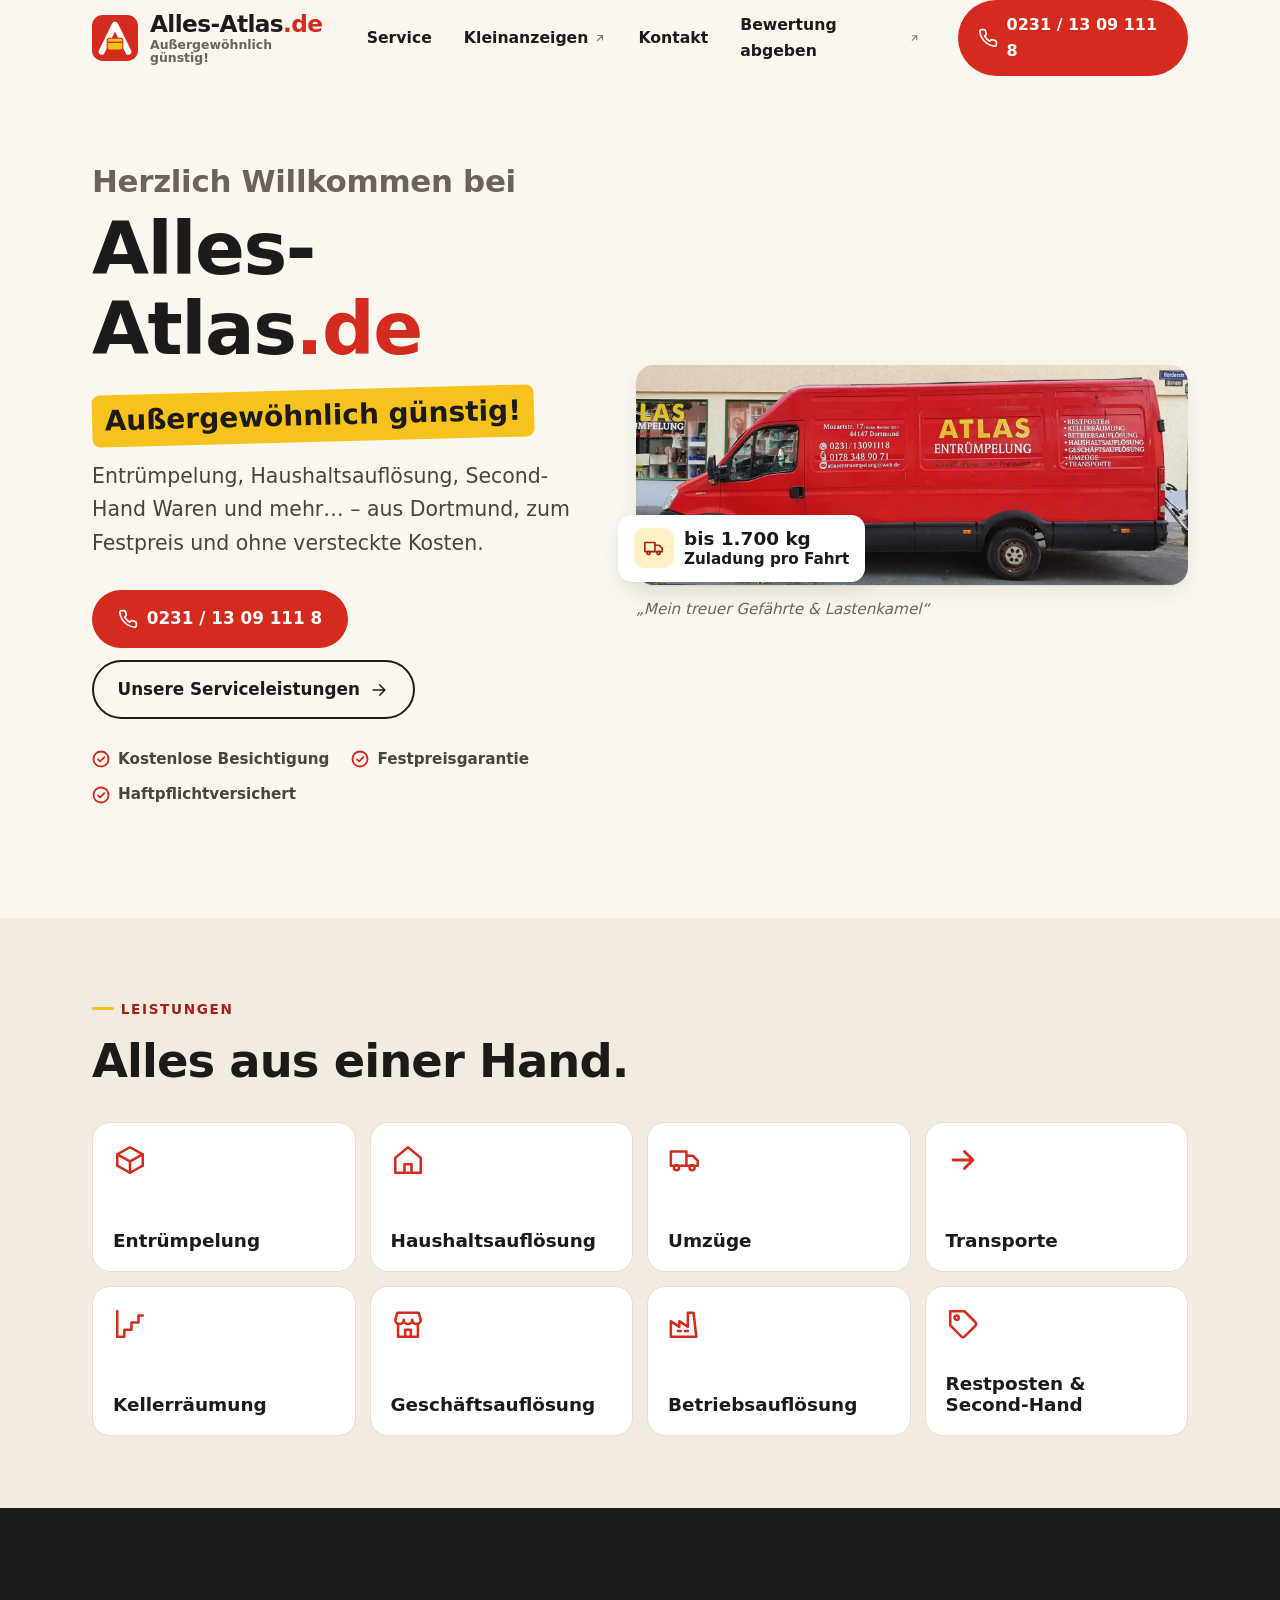
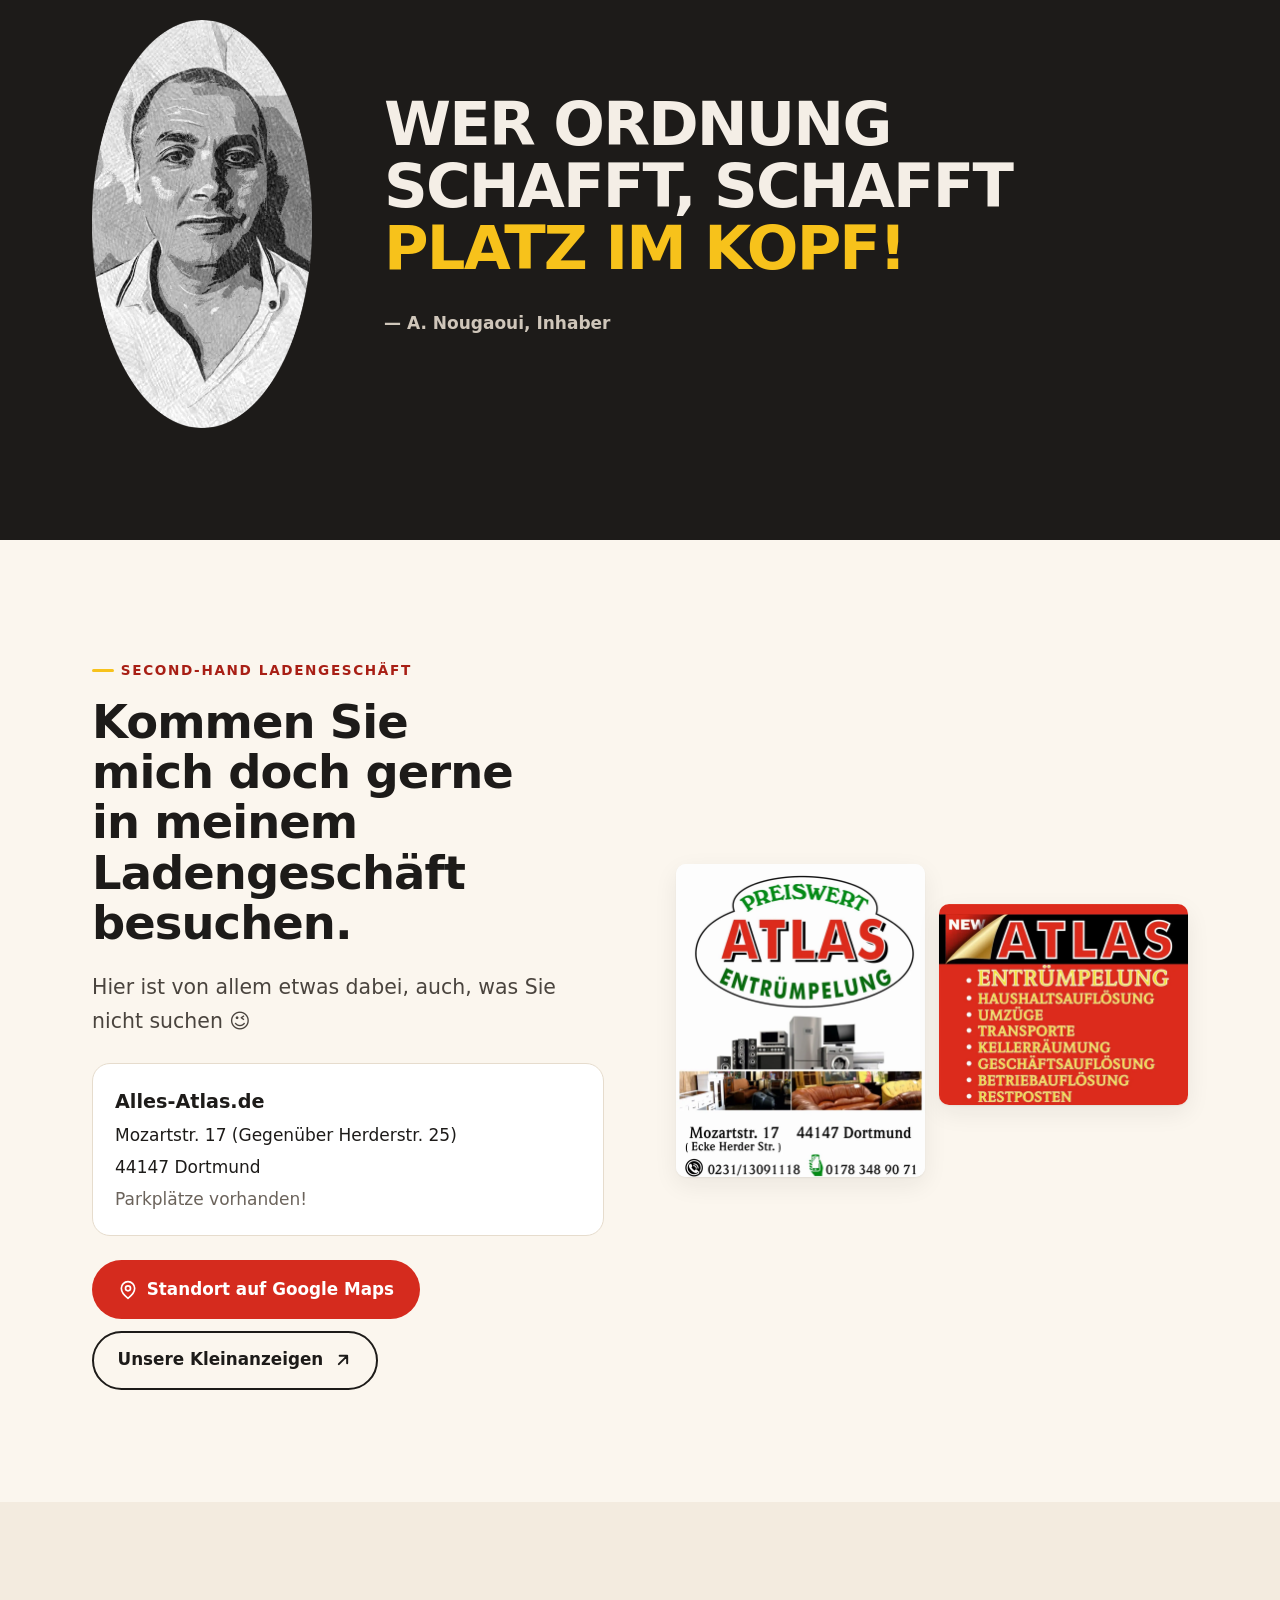
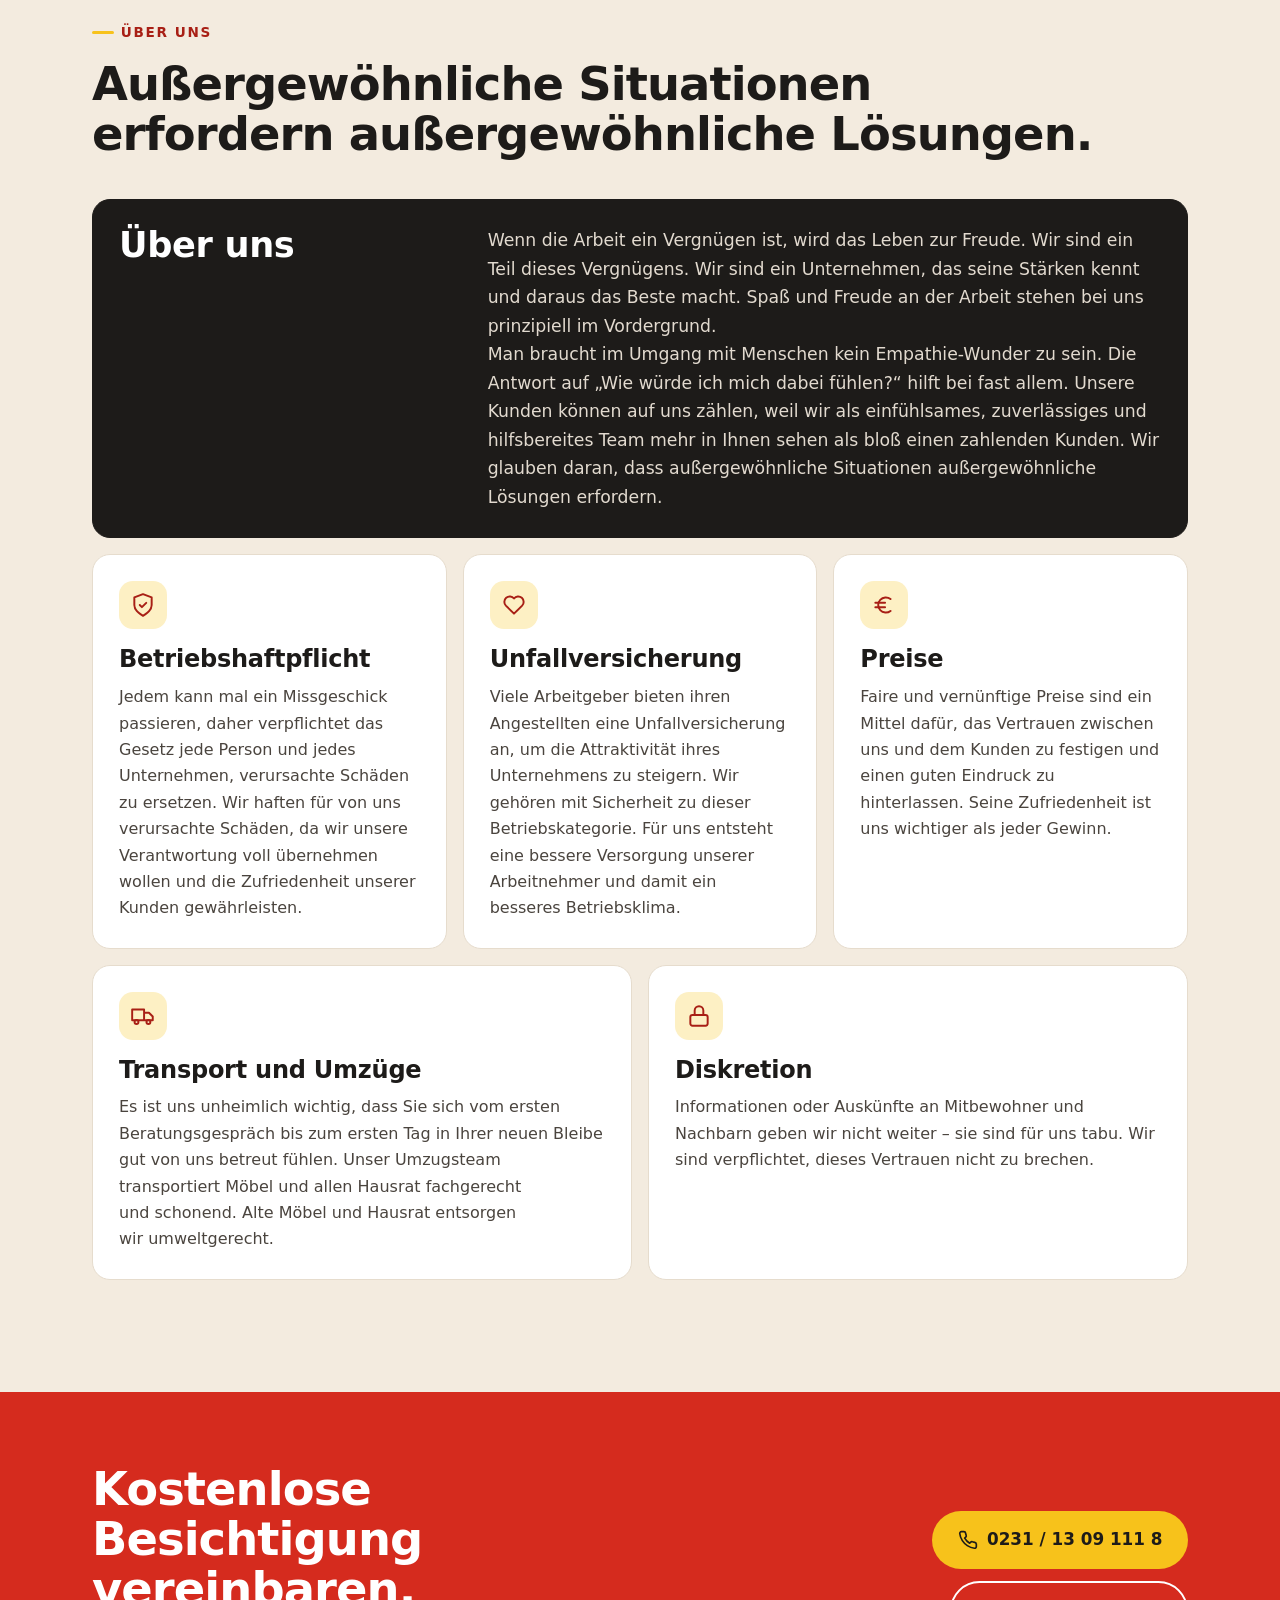
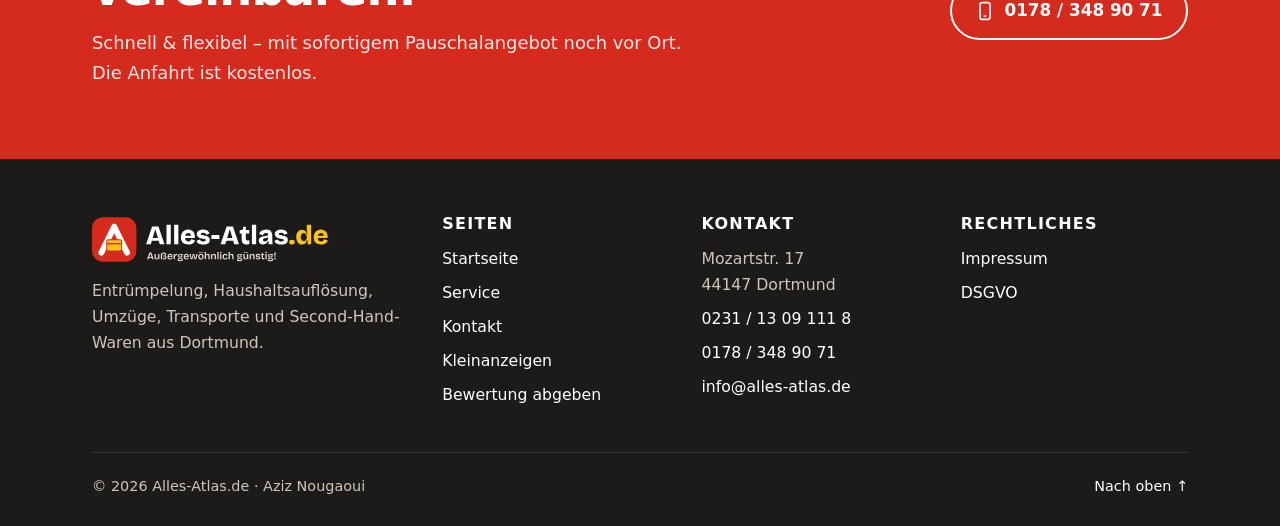
==== index.html @ d277e210 "New brand and static website for Alles-Atlas.de - New logo (A-mark with roof + moving box), colours " ====
<!doctype html>
<html lang="de">
<head>
<meta charset="utf-8">
<meta name="viewport" content="width=device-width, initial-scale=1">
<title>Alles-Atlas.de • Entrümpelung, Haushaltsauflösung und mehr in Dortmund</title>
<meta name="description" content="Entrümpelung, Haushaltsauflösung, Umzüge, Transporte und Second-Hand-Waren in Dortmund. Kostenlose Besichtigung, Festpreis, besenreine Übergabe. Außergewöhnlich günstig!">
<meta name="robots" content="index,follow">
<link rel="canonical" href="https://alles-atlas.de/">
<meta name="theme-color" content="#d52b1e">
<meta property="og:type" content="website">
<meta property="og:locale" content="de_DE">
<meta property="og:site_name" content="Alles-Atlas.de">
<meta property="og:title" content="Alles-Atlas.de • Entrümpelung, Haushaltsauflösung und mehr in Dortmund">
<meta property="og:description" content="Entrümpelung, Haushaltsauflösung, Umzüge, Transporte und Second-Hand-Waren in Dortmund. Kostenlose Besichtigung, Festpreis, besenreine Übergabe. Außergewöhnlich günstig!">
<meta property="og:url" content="https://alles-atlas.de/">
<meta property="og:image" content="https://alles-atlas.de/assets/brand/og-image.png">
<link rel="icon" href="assets/brand/favicon.svg" type="image/svg+xml">
<link rel="icon" href="assets/brand/favicon-32.png" sizes="32x32" type="image/png">
<link rel="apple-touch-icon" href="assets/brand/apple-touch-icon.png">
<link rel="preload" href="assets/fonts/bricolage-grotesque.woff2" as="font" type="font/woff2" crossorigin>
<link rel="preload" href="assets/fonts/inter.woff2" as="font" type="font/woff2" crossorigin>
<link rel="stylesheet" href="assets/css/style.css">
<script type="application/ld+json">{"@context": "https://schema.org", "@type": "LocalBusiness", "name": "Alles-Atlas.de – Atlas Entrümpelung", "description": "Entrümpelung, Haushaltsauflösung, Umzüge, Transporte und Second-Hand-Ladengeschäft in Dortmund.", "url": "https://alles-atlas.de/", "logo": "https://alles-atlas.de/assets/brand/logo.svg", "image": "https://alles-atlas.de/assets/img/transporter.webp", "telephone": "+49 231 13091118", "email": "info@alles-atlas.de", "founder": "Aziz Nougaoui", "slogan": "Außergewöhnlich günstig!", "address": {"@type": "PostalAddress", "streetAddress": "Mozartstr. 17", "postalCode": "44147", "addressLocality": "Dortmund", "addressCountry": "DE"}, "geo": {"@type": "GeoCoordinates", "latitude": 51.5258123, "longitude": 7.4542151}, "areaServed": "Dortmund", "sameAs": ["https://facebook.alles-atlas.de/", "https://kleinanzeigen.alles-atlas.de/"]}</script>
</head>
<body>
<svg width="0" height="0" style="position:absolute" aria-hidden="true">
  <defs>
    <symbol id="i-mark" viewBox="0 0 64 64"><rect width="64" height="64" rx="15" fill="#D52B1E"/><path d="M13.5 51 L32 13.5 L50.5 51" fill="none" stroke="#fff" stroke-width="8.5" stroke-linecap="round" stroke-linejoin="round"/><rect x="22" y="33" width="20" height="15" rx="2" fill="#F7C21B" stroke="#D52B1E" stroke-width="3" paint-order="stroke"/><path d="M22 38 H42" stroke="#D52B1E" stroke-width="2"/></symbol>
    <symbol id="i-phone" viewBox="0 0 24 24" fill="none" stroke="currentColor" stroke-width="2" stroke-linecap="round" stroke-linejoin="round"><path d="M22 16.9v3a2 2 0 0 1-2.2 2 19.8 19.8 0 0 1-8.6-3.1 19.5 19.5 0 0 1-6-6A19.8 19.8 0 0 1 2.1 4.2 2 2 0 0 1 4.1 2h3a2 2 0 0 1 2 1.7c.1.9.4 1.8.7 2.7a2 2 0 0 1-.5 2.1L8 9.8a16 16 0 0 0 6 6l1.3-1.3a2 2 0 0 1 2.1-.4c.9.3 1.8.6 2.7.7a2 2 0 0 1 1.7 2z"/></symbol>
    <symbol id="i-mobile" viewBox="0 0 24 24" fill="none" stroke="currentColor" stroke-width="2" stroke-linecap="round" stroke-linejoin="round"><rect x="6" y="2" width="12" height="20" rx="2.5"/><path d="M11 18h2"/></symbol>
    <symbol id="i-mail" viewBox="0 0 24 24" fill="none" stroke="currentColor" stroke-width="2" stroke-linecap="round" stroke-linejoin="round"><rect x="2" y="4" width="20" height="16" rx="2.5"/><path d="m22 7-10 6L2 7"/></symbol>
    <symbol id="i-pin" viewBox="0 0 24 24" fill="none" stroke="currentColor" stroke-width="2" stroke-linecap="round" stroke-linejoin="round"><path d="M20 10c0 6-8 12-8 12s-8-6-8-12a8 8 0 0 1 16 0z"/><circle cx="12" cy="10" r="3"/></symbol>
    <symbol id="i-check" viewBox="0 0 24 24" fill="none" stroke="currentColor" stroke-width="2.4" stroke-linecap="round" stroke-linejoin="round"><circle cx="12" cy="12" r="10"/><path d="m8 12.5 2.8 2.8L16.5 9.5"/></symbol>
    <symbol id="i-arrow" viewBox="0 0 24 24" fill="none" stroke="currentColor" stroke-width="2" stroke-linecap="round" stroke-linejoin="round"><path d="M5 12h14M13 6l6 6-6 6"/></symbol>
    <symbol id="i-ext" viewBox="0 0 24 24" fill="none" stroke="currentColor" stroke-width="2.4" stroke-linecap="round" stroke-linejoin="round"><path d="M7 17 17 7M8 7h9v9"/></symbol>
    <symbol id="i-menu" viewBox="0 0 24 24" fill="none" stroke="currentColor" stroke-width="2" stroke-linecap="round"><path d="M4 7h16M4 12h16M4 17h16"/></symbol>
    <symbol id="i-truck" viewBox="0 0 24 24" fill="none" stroke="currentColor" stroke-width="1.8" stroke-linecap="round" stroke-linejoin="round"><path d="M2 6h11v10H2zM13 9h4.5l3.5 3.5V16h-8"/><circle cx="6" cy="17.5" r="1.8"/><circle cx="17" cy="17.5" r="1.8"/></symbol>
    <symbol id="i-box" viewBox="0 0 24 24" fill="none" stroke="currentColor" stroke-width="1.8" stroke-linecap="round" stroke-linejoin="round"><path d="M21 8 12 3 3 8v8l9 5 9-5z"/><path d="m3 8 9 5 9-5M12 13v8"/></symbol>
    <symbol id="i-home" viewBox="0 0 24 24" fill="none" stroke="currentColor" stroke-width="1.8" stroke-linecap="round" stroke-linejoin="round"><path d="M3 10.5 12 3l9 7.5V21H3z"/><path d="M9.5 21v-6h5v6"/></symbol>
    <symbol id="i-stairs" viewBox="0 0 24 24" fill="none" stroke="currentColor" stroke-width="1.8" stroke-linecap="round" stroke-linejoin="round"><path d="M3 21h5v-5h5v-5h5V6h3"/><path d="M3 3v18"/></symbol>
    <symbol id="i-store" viewBox="0 0 24 24" fill="none" stroke="currentColor" stroke-width="1.8" stroke-linecap="round" stroke-linejoin="round"><path d="M3 9 4.5 4h15L21 9"/><path d="M3 9a3 3 0 0 0 6 0 3 3 0 0 0 6 0 3 3 0 0 0 6 0"/><path d="M5 12v9h14v-9M10 21v-5h4v5"/></symbol>
    <symbol id="i-factory" viewBox="0 0 24 24" fill="none" stroke="currentColor" stroke-width="1.8" stroke-linecap="round" stroke-linejoin="round"><path d="M2 21V10l6 4v-4l6 4V4h4l2 17z"/><path d="M7 17h2M12 17h2"/></symbol>
    <symbol id="i-tag" viewBox="0 0 24 24" fill="none" stroke="currentColor" stroke-width="1.8" stroke-linecap="round" stroke-linejoin="round"><path d="M20.6 13.4 13.4 20.6a2 2 0 0 1-2.8 0L3 13V3h10l7.6 7.6a2 2 0 0 1 0 2.8z"/><circle cx="7.5" cy="7.5" r="1.5"/></symbol>
    <symbol id="i-shield" viewBox="0 0 24 24" fill="none" stroke="currentColor" stroke-width="1.8" stroke-linecap="round" stroke-linejoin="round"><path d="M12 22s8-4 8-10V5l-8-3-8 3v7c0 6 8 10 8 10z"/><path d="m9 12 2 2 4-4"/></symbol>
    <symbol id="i-heart" viewBox="0 0 24 24" fill="none" stroke="currentColor" stroke-width="1.8" stroke-linecap="round" stroke-linejoin="round"><path d="M19.5 12.6 12 20l-7.5-7.4A5 5 0 1 1 12 6a5 5 0 1 1 7.5 6.6z"/></symbol>
    <symbol id="i-euro" viewBox="0 0 24 24" fill="none" stroke="currentColor" stroke-width="1.8" stroke-linecap="round" stroke-linejoin="round"><path d="M18 6.5A7 7 0 1 0 18 17.5"/><path d="M4 10h9M4 14h9"/></symbol>
    <symbol id="i-lock" viewBox="0 0 24 24" fill="none" stroke="currentColor" stroke-width="1.8" stroke-linecap="round" stroke-linejoin="round"><rect x="4" y="11" width="16" height="10" rx="2"/><path d="M8 11V7a4 4 0 0 1 8 0v4"/></symbol>
    <symbol id="i-star" viewBox="0 0 24 24" fill="none" stroke="currentColor" stroke-width="1.8" stroke-linecap="round" stroke-linejoin="round"><path d="m12 2.5 2.9 6 6.6.9-4.8 4.6 1.2 6.5L12 17.4l-5.9 3.1 1.2-6.5L2.5 9.4l6.6-.9z"/></symbol>
    <symbol id="i-fb" viewBox="0 0 24 24" fill="currentColor"><path d="M14 8.5V6.8c0-.8.2-1.3 1.4-1.3H17V2.2A21 21 0 0 0 14.6 2C12.2 2 10.6 3.5 10.6 6.1v2.4H8V12h2.6v10H14V12h2.7l.4-3.5z"/></symbol>
    <symbol id="i-card" viewBox="0 0 24 24" fill="none" stroke="currentColor" stroke-width="1.8" stroke-linecap="round" stroke-linejoin="round"><rect x="2" y="4" width="20" height="16" rx="2.5"/><circle cx="8.5" cy="11" r="2.5"/><path d="M5 17c.6-1.6 2-2.5 3.5-2.5S11.4 15.4 12 17M15 9h4M15 13h3"/></symbol>
  </defs>
</svg>

<a class="skip-link" href="#inhalt">Zum Inhalt springen</a>

<header class="site-header">
  <div class="wrap header-inner">
    <a class="brand" href="./" aria-label="Alles-Atlas.de – zur Startseite">
      <svg aria-hidden="true"><use href="#i-mark"/></svg>
      <span class="brand-text">
        <span class="brand-name">Alles-Atlas<span>.de</span></span>
        <span class="brand-tag">Außergewöhnlich günstig!</span>
      </span>
    </a>
    <nav class="nav" id="nav" aria-label="Hauptmenü">
      <a href="service/">Service</a>
      <a href="https://kleinanzeigen.alles-atlas.de/" target="_blank" rel="noopener">Kleinanzeigen <svg class="ext" aria-hidden="true"><use href="#i-ext"/></svg></a>
      <a href="kontakt/">Kontakt</a>
      <a href="https://bewertung.alles-atlas.de" target="_blank" rel="noopener">Bewertung abgeben <svg class="ext" aria-hidden="true"><use href="#i-ext"/></svg></a>
      <a class="nav-call" href="tel:+4923113091118">Jetzt anrufen</a>
    </nav>
    <a class="btn btn--primary header-call" href="tel:+4923113091118" aria-label="Anrufen: 0231 13 09 111 8"><svg aria-hidden="true"><use href="#i-phone"/></svg><span class="label-long">0231 / 13 09 111 8</span></a>
    <button class="menu-toggle" type="button" aria-controls="nav" aria-expanded="false" aria-label="Menü öffnen"><svg aria-hidden="true"><use href="#i-menu"/></svg></button>
  </div>
</header>

<main id="inhalt">
<section class="hero">
  <div class="wrap hero-grid">
    <div>
      <h1><span class="welcome">Herzlich Willkommen bei</span>Alles-Atlas<span class="tld">.de</span></h1>
      <p class="hero-claim">Außergewöhnlich günstig!</p>
      <p class="lead">Entrümpelung, Haushaltsauflösung, Second-Hand Waren und mehr… – aus Dortmund, zum Festpreis und ohne versteckte Kosten.</p>
      <div class="btn-row">
        <a class="btn btn--primary" href="tel:+4923113091118"><svg aria-hidden="true"><use href="#i-phone"/></svg>0231 / 13 09 111 8</a>
        <a class="btn btn--ghost" href="service/">Unsere Serviceleistungen <svg aria-hidden="true"><use href="#i-arrow"/></svg></a>
      </div>
      <ul class="trust">
        <li><svg aria-hidden="true"><use href="#i-check"/></svg>Kostenlose Besichtigung</li>
        <li><svg aria-hidden="true"><use href="#i-check"/></svg>Festpreisgarantie</li>
        <li><svg aria-hidden="true"><use href="#i-check"/></svg>Haftpflichtversichert</li>
      </ul>
    </div>
    <div class="hero-media">
      <figure>
        <img src="assets/img/transporter.webp" width="1600" height="638" alt="Der rote Atlas-Entrümpelung-Transporter vor dem Ladengeschäft in der Mozartstraße, Dortmund" fetchpriority="high">
        <figcaption>„Mein treuer Gefährte &amp; Lastenkamel“</figcaption>
      </figure>
      <div class="hero-badge">
        <span class="dot"><svg aria-hidden="true"><use href="#i-truck"/></svg></span>
        <span><strong>bis 1.700 kg</strong>Zuladung pro Fahrt</span>
      </div>
    </div>
  </div>
</section>

<section class="section section--alt section--tight" aria-labelledby="leistungen">
  <div class="wrap">
    <p class="eyebrow">Leistungen</p>
    <h2 id="leistungen">Alles aus einer Hand.</h2>
    <div class="tiles">
      <a class="tile" href="service/#entruempelung"><svg aria-hidden="true"><use href="#i-box"/></svg><span>Entrümpelung</span></a>
      <a class="tile" href="service/#entruempelung"><svg aria-hidden="true"><use href="#i-home"/></svg><span>Haushalts&shy;auflösung</span></a>
      <a class="tile" href="service/#umzuege"><svg aria-hidden="true"><use href="#i-truck"/></svg><span>Umzüge</span></a>
      <a class="tile" href="service/#transporte"><svg aria-hidden="true"><use href="#i-arrow"/></svg><span>Transporte</span></a>
      <a class="tile" href="service/#entruempelung"><svg aria-hidden="true"><use href="#i-stairs"/></svg><span>Keller&shy;räumung</span></a>
      <a class="tile" href="service/#entruempelung"><svg aria-hidden="true"><use href="#i-store"/></svg><span>Geschäfts&shy;auflösung</span></a>
      <a class="tile" href="service/#entruempelung"><svg aria-hidden="true"><use href="#i-factory"/></svg><span>Betriebs&shy;auflösung</span></a>
      <a class="tile" href="https://kleinanzeigen.alles-atlas.de/" target="_blank" rel="noopener"><svg aria-hidden="true"><use href="#i-tag"/></svg><span>Restposten &amp; Second-Hand</span></a>
    </div>
  </div>
</section>

<section class="section section--ink" aria-label="Unser Motto">
  <div class="wrap quote-grid">
    <div class="quote-portrait">
      <img src="assets/img/a-nougaoui.webp" width="432" height="800" alt="Porträt von A. Nougaoui, Inhaber von Alles-Atlas.de" loading="lazy">
    </div>
    <blockquote style="margin:0">
      <p class="bigquote">Wer Ordnung schafft, schafft <em>Platz im Kopf!</em></p>
      <p class="quote-by">— A. Nougaoui, Inhaber</p>
    </blockquote>
  </div>
</section>

<section class="section" aria-labelledby="laden">
  <div class="wrap split">
    <div>
      <p class="eyebrow">Second-Hand Ladengeschäft</p>
      <h2 id="laden">Kommen Sie mich doch gerne in meinem Ladengeschäft besuchen.</h2>
      <p class="lead">Hier ist von allem etwas dabei, auch, was Sie nicht suchen&nbsp;😉</p>
      <div class="address-card">
        <strong>Alles-Atlas.de</strong>
        <span>Mozartstr. 17 (Gegenüber Herderstr. 25)</span>
        <span>44147 Dortmund</span>
        <span class="muted">Parkplätze vorhanden!</span>
      </div>
      <div class="btn-row">
        <a class="btn btn--primary" href="https://www.google.com/maps/place/Alles-Atlas.de/@51.5228658,7.4539962,14z/data=!4m19!1m13!4m12!1m4!2m2!1d7.4817191!2d51.5188538!4e1!1m6!1m2!1s0x47b919f11979c675:0xf4aa0ed75067c2b3!2salles-atlas.de!2m2!1d7.4542151!2d51.5258123!3m4!1s0x47b919f11979c675:0xf4aa0ed75067c2b3!8m2!3d51.5258123!4d7.4542151" target="_blank" rel="noopener"><svg aria-hidden="true"><use href="#i-pin"/></svg>Standort auf Google Maps</a>
        <a class="btn btn--ghost" href="https://kleinanzeigen.alles-atlas.de/" target="_blank" rel="noopener">Unsere Kleinanzeigen <svg aria-hidden="true"><use href="#i-ext"/></svg></a>
      </div>
    </div>
    <div class="flyers">
      <a href="assets/img/flyer-ladengeschaeft.webp" target="_blank" rel="noopener"><img src="assets/img/flyer-ladengeschaeft.webp" width="1000" height="1256" alt="Flyer: Preiswert – Atlas Entrümpelung, Mozartstr. 17 (Ecke Herder Str.), 44147 Dortmund, Tel. 0231/13091118, Mobil 0178 348 90 71" loading="lazy"></a>
      <a href="assets/img/flyer-leistungen.webp" target="_blank" rel="noopener"><img src="assets/img/flyer-leistungen.webp" width="1000" height="808" alt="Flyer: Atlas – Entrümpelung, Haushaltsauflösung, Umzüge, Transporte, Kellerräumung, Geschäftsauflösung, Betriebsauflösung, Restposten" loading="lazy"></a>
    </div>
  </div>
</section>

<section class="section section--alt" aria-labelledby="ueber-uns">
  <div class="wrap">
    <p class="eyebrow">Über uns</p>
    <h2 id="ueber-uns">Außergewöhnliche Situationen erfordern außergewöhnliche Lösungen.</h2>
    <div class="values">
      <article class="value value--feature">
        <h3>Über uns</h3>
        <div>
          <p>Wenn die Arbeit ein Vergnügen ist, wird das Leben zur Freude. Wir sind ein Teil dieses Vergnügens. Wir sind ein Unternehmen, das seine Stärken kennt und daraus das Beste macht. Spaß und Freude an der Arbeit stehen bei uns prinzipiell im Vordergrund.</p>
          <p>Man braucht im Umgang mit Menschen kein Empathie-Wunder zu sein. Die Antwort auf „Wie würde ich mich dabei fühlen?“ hilft bei fast allem. Unsere Kunden können auf uns zählen, weil wir als einfühlsames, zuverlässiges und hilfsbereites Team mehr in Ihnen sehen als bloß einen zahlenden Kunden. Wir glauben daran, dass außergewöhnliche Situationen außergewöhnliche Lösungen erfordern.</p>
        </div>
      </article>
      <article class="value">
        <div class="icon"><svg aria-hidden="true"><use href="#i-shield"/></svg></div>
        <h3>Betriebshaftpflicht</h3>
        <p>Jedem kann mal ein Missgeschick passieren, daher verpflichtet das Gesetz jede Person und jedes Unternehmen, verursachte Schäden zu ersetzen. Wir haften für von uns verursachte Schäden, da wir unsere Verantwortung voll übernehmen wollen und die Zufriedenheit unserer Kunden gewährleisten.</p>
      </article>
      <article class="value">
        <div class="icon"><svg aria-hidden="true"><use href="#i-heart"/></svg></div>
        <h3>Unfallversicherung</h3>
        <p>Viele Arbeitgeber bieten ihren Angestellten eine Unfallversicherung an, um die Attraktivität ihres Unternehmens zu steigern. Wir gehören mit Sicherheit zu dieser Betriebskategorie. Für uns entsteht eine bessere Versorgung unserer Arbeitnehmer und damit ein besseres Betriebsklima.</p>
      </article>
      <article class="value">
        <div class="icon"><svg aria-hidden="true"><use href="#i-euro"/></svg></div>
        <h3>Preise</h3>
        <p>Faire und vernünftige Preise sind ein Mittel dafür, das Vertrauen zwischen uns und dem Kunden zu festigen und einen guten Eindruck zu hinterlassen. Seine Zufriedenheit ist uns wichtiger als jeder Gewinn.</p>
      </article>
      <article class="value">
        <div class="icon"><svg aria-hidden="true"><use href="#i-truck"/></svg></div>
        <h3>Transport und Umzüge</h3>
        <p>Es ist uns unheimlich wichtig, dass Sie sich vom ersten Beratungsgespräch bis zum ersten Tag in Ihrer neuen Bleibe gut von uns betreut fühlen. Unser Umzugsteam transportiert Möbel und allen Hausrat fachgerecht und schonend. Alte Möbel und Hausrat entsorgen wir umweltgerecht.</p>
      </article>
      <article class="value">
        <div class="icon"><svg aria-hidden="true"><use href="#i-lock"/></svg></div>
        <h3>Diskretion</h3>
        <p>Informationen oder Auskünfte an Mitbewohner und Nachbarn geben wir nicht weiter – sie sind für uns tabu. Wir sind verpflichtet, dieses Vertrauen nicht zu brechen.</p>
      </article>
    </div>
  </div>
</section>

<section class="section section--red section--tight" aria-labelledby="cta">
  <div class="wrap cta">
    <div>
      <h2 id="cta">Kostenlose Besichtigung vereinbaren.</h2>
      <p>Schnell &amp; flexibel – mit sofortigem Pauschalangebot noch vor Ort. Die Anfahrt ist kostenlos.</p>
    </div>
    <div class="btn-row">
      <a class="btn btn--yellow" href="tel:+4923113091118"><svg aria-hidden="true"><use href="#i-phone"/></svg>0231 / 13 09 111 8</a>
      <a class="btn btn--ghost" href="tel:+491783489071"><svg aria-hidden="true"><use href="#i-mobile"/></svg>0178 / 348 90 71</a>
    </div>
  </div>
</section>

</main>

<footer class="site-footer">
  <div class="wrap">
    <div class="footer-grid">
      <div class="footer-brand">
        <img src="assets/brand/logo-white.svg" alt="Alles-Atlas.de – Außergewöhnlich günstig!" width="240" height="56">
        <p>Entrümpelung, Haushaltsauflösung, Umzüge, Transporte und Second-Hand-Waren aus Dortmund.</p>
      </div>
      <div>
        <h3>Seiten</h3>
        <ul>
          <li><a href="./">Startseite</a></li>
          <li><a href="service/">Service</a></li>
          <li><a href="kontakt/">Kontakt</a></li>
          <li><a href="https://kleinanzeigen.alles-atlas.de/" target="_blank" rel="noopener">Kleinanzeigen</a></li>
          <li><a href="https://bewertung.alles-atlas.de" target="_blank" rel="noopener">Bewertung abgeben</a></li>
        </ul>
      </div>
      <div>
        <h3>Kontakt</h3>
        <ul>
          <li>Mozartstr. 17<br>44147 Dortmund</li>
          <li><a href="tel:+4923113091118">0231 / 13 09 111 8</a></li>
          <li><a href="tel:+491783489071">0178 / 348 90 71</a></li>
          <li><a href="#" data-mail="info (at) alles-atlas.de">info (at) alles-atlas.de</a></li>
        </ul>
      </div>
      <div>
        <h3>Rechtliches</h3>
        <ul>
          <li><a href="impressum/">Impressum</a></li>
          <li><a href="dsgvo/">DSGVO</a></li>
        </ul>
      </div>
    </div>
    <div class="footer-bottom">
      <span>© <span data-year>2026</span> Alles-Atlas.de · Aziz Nougaoui</span>
      <a class="to-top" href="#inhalt">Nach oben ↑</a>
    </div>
  </div>
</footer>

<div class="callbar">
  <a class="btn btn--primary" href="tel:+4923113091118"><svg aria-hidden="true"><use href="#i-phone"/></svg>Anrufen</a>
  <a class="btn btn--ghost" href="tel:+491783489071"><svg aria-hidden="true"><use href="#i-mobile"/></svg>Mobil</a>
</div>

<script src="assets/js/main.js" defer></script>
</body>
</html>
---- assets/css/style.css ----
/* Alles-Atlas.de – Stylesheet
   Marke: Atlas-Rot, Lastenkamel-Gelb, Tinte, Papier */

@font-face {
  font-family: "Bricolage Grotesque";
  src: url("../fonts/bricolage-grotesque.woff2") format("woff2");
  font-weight: 200 800;
  font-display: swap;
}
@font-face {
  font-family: "Inter";
  src: url("../fonts/inter.woff2") format("woff2");
  font-weight: 100 900;
  font-display: swap;
}

:root {
  --red: #d52b1e;
  --red-deep: #a81f15;
  --yellow: #f7c21b;
  --yellow-soft: #fdf0c4;
  --ink: #1d1b19;
  --ink-2: #4a443e;
  --muted: #6b635b;
  --paper: #fbf6ee;
  --paper-2: #f3ebdf;
  --card: #ffffff;
  --line: #e6dccd;

  --font-display: "Bricolage Grotesque", "Arial Black", system-ui, sans-serif;
  --font-body: "Inter", system-ui, -apple-system, "Segoe UI", Roboto, sans-serif;

  --radius: 18px;
  --radius-sm: 10px;
  --shadow: 0 1px 2px rgba(29, 27, 25, .06), 0 8px 24px rgba(29, 27, 25, .07);
  --wrap: 1160px;
  --gutter: clamp(16px, 4vw, 32px);
}

*, *::before, *::after { box-sizing: border-box; }
html { -webkit-text-size-adjust: 100%; scroll-behavior: smooth; scroll-padding-top: 96px; }
@media (prefers-reduced-motion: reduce) { html { scroll-behavior: auto; } * { transition: none !important; animation: none !important; } }

body {
  margin: 0;
  font-family: var(--font-body);
  font-size: 1.0625rem;
  line-height: 1.65;
  color: var(--ink);
  background: var(--paper);
  text-rendering: optimizeLegibility;
}
img { max-width: 100%; height: auto; display: block; }
a { color: var(--red-deep); text-underline-offset: .18em; }
a:hover { color: var(--red); }
:focus-visible { outline: 3px solid var(--yellow); outline-offset: 3px; border-radius: 4px; }

h1, h2, h3, h4 {
  font-family: var(--font-display);
  line-height: 1.08;
  letter-spacing: -.02em;
  margin: 0 0 .5em;
  font-weight: 800;
  text-wrap: balance;
}
h1 { font-size: clamp(2.4rem, 6.2vw, 4.6rem); }
h2 { font-size: clamp(1.9rem, 3.8vw, 2.9rem); }
h3 { font-size: clamp(1.25rem, 2vw, 1.5rem); letter-spacing: -.01em; }
p { margin: 0 0 1em; text-wrap: pretty; }

.wrap { width: 100%; max-width: var(--wrap); margin-inline: auto; padding-inline: var(--gutter); }
.section { padding-block: clamp(56px, 9vw, 112px); }
.section--tight { padding-block: clamp(40px, 6vw, 72px); }
.section--alt { background: var(--paper-2); }
.section--ink { background: var(--ink); color: #f4eee6; }
.section--ink h2, .section--ink h3 { color: #fff; }
.section--red { background: var(--red); color: #fff; }

.eyebrow {
  display: inline-flex; align-items: center; gap: .5em;
  font-family: var(--font-display);
  font-weight: 700; font-size: .85rem;
  letter-spacing: .12em; text-transform: uppercase;
  color: var(--red-deep);
  margin-bottom: 1rem;
}
.eyebrow::before { content: ""; width: 22px; height: 3px; background: var(--yellow); border-radius: 2px; }
.section--ink .eyebrow, .section--red .eyebrow { color: var(--yellow); }
.lead { font-size: clamp(1.1rem, 1.6vw, 1.3rem); color: var(--ink-2); max-width: 62ch; }
.muted { color: var(--muted); }
.skip-link { position: absolute; left: -9999px; top: 8px; background: var(--ink); color: #fff; padding: 10px 16px; border-radius: 8px; z-index: 100; }
.skip-link:focus { left: 8px; }

/* ---------- Buttons ---------- */
.btn {
  display: inline-flex; align-items: center; justify-content: center; gap: .55em;
  min-height: 52px; padding: .8em 1.4em;
  font-family: var(--font-display); font-weight: 700; font-size: 1.05rem;
  border-radius: 999px; border: 2px solid transparent;
  text-decoration: none; cursor: pointer;
  transition: transform .15s ease, background-color .15s ease, color .15s ease, border-color .15s ease;
}
.btn:hover { transform: translateY(-1px); }
.btn svg { width: 20px; height: 20px; flex: none; }
.btn--primary { background: var(--red); color: #fff; }
.btn--primary:hover { background: var(--red-deep); color: #fff; }
.btn--yellow { background: var(--yellow); color: var(--ink); }
.btn--yellow:hover { background: #ffd23f; color: var(--ink); }
.btn--ghost { border-color: currentColor; color: var(--ink); background: transparent; }
.btn--ghost:hover { background: var(--ink); color: #fff; border-color: var(--ink); }
.section--ink .btn--ghost, .section--red .btn--ghost { color: #fff; }
.section--ink .btn--ghost:hover, .section--red .btn--ghost:hover { background: #fff; color: var(--ink); border-color: #fff; }
.btn-row { display: flex; flex-wrap: wrap; gap: 12px; }

/* ---------- Header ---------- */
.site-header {
  position: sticky; top: 0; z-index: 50;
  background: rgba(251, 246, 238, .92);
  backdrop-filter: saturate(1.4) blur(10px);
  -webkit-backdrop-filter: saturate(1.4) blur(10px);
  border-bottom: 1px solid transparent;
  transition: border-color .2s ease;
}
.site-header.is-scrolled { border-bottom-color: var(--line); }
.header-inner { display: flex; align-items: center; gap: 24px; min-height: 76px; }
.brand { display: inline-flex; align-items: center; gap: 12px; text-decoration: none; color: var(--ink); margin-right: auto; }
.brand svg { width: 46px; height: 46px; flex: none; }
.brand-text { display: flex; flex-direction: column; line-height: 1; }
.brand-name { font-family: var(--font-display); font-weight: 800; font-size: 1.45rem; letter-spacing: -.025em; }
.brand-name span { color: var(--red); }
.brand-tag { font-size: .78rem; font-weight: 600; color: var(--muted); margin-top: 4px; }

.nav { display: flex; align-items: center; gap: 4px; }
.nav a {
  display: inline-flex; align-items: center; gap: 6px;
  padding: 10px 14px; border-radius: 999px;
  font-weight: 600; font-size: .98rem;
  color: var(--ink); text-decoration: none;
}
.nav a:hover { background: var(--paper-2); color: var(--ink); }
.nav a[aria-current="page"] { background: var(--ink); color: #fff; }
.nav .ext { width: 12px; height: 12px; opacity: .55; }
.header-call { min-height: 46px; padding: .6em 1.1em; font-size: 1rem; }

.menu-toggle {
  display: none; width: 48px; height: 48px; border-radius: 12px;
  border: 1px solid var(--line); background: var(--card); color: var(--ink); cursor: pointer;
  align-items: center; justify-content: center;
}
.menu-toggle svg { width: 24px; height: 24px; }

@media (max-width: 960px) {
  .header-call .label-long { display: none; }
}
@media (max-width: 860px) {
  .menu-toggle { display: inline-flex; }
  .header-call { display: none; }
  .nav {
    position: absolute; left: 0; right: 0; top: 100%;
    flex-direction: column; align-items: stretch; gap: 2px;
    padding: 12px var(--gutter) 20px;
    background: var(--paper); border-bottom: 1px solid var(--line);
    box-shadow: 0 16px 24px rgba(29, 27, 25, .08);
    display: none;
  }
  .nav.is-open { display: flex; }
  .nav a { padding: 14px 12px; font-size: 1.1rem; border-radius: 12px; }
  .nav .nav-call { margin-top: 8px; justify-content: center; background: var(--red); color: #fff; }
}
@media (min-width: 861px) { .nav .nav-call { display: none; } }
@media (max-width: 380px) { .brand-tag { display: none; } .brand-name { font-size: 1.25rem; } }

/* ---------- Hero ---------- */
.hero { padding-block: clamp(40px, 7vw, 88px) clamp(48px, 8vw, 96px); overflow: hidden; }
.hero-grid { display: grid; grid-template-columns: 1fr 1.15fr; gap: clamp(32px, 5vw, 64px); align-items: center; }
.hero h1 { margin-bottom: .3em; }
.hero h1 .welcome { display: block; font-size: .42em; font-weight: 600; letter-spacing: -.01em; color: var(--muted); margin-bottom: .35em; }
.hero h1 .tld { color: var(--red); }
.hero-claim {
  display: inline-block;
  font-family: var(--font-display); font-weight: 800;
  font-size: clamp(1.3rem, 2.4vw, 1.75rem);
  background: var(--yellow); color: var(--ink);
  padding: .1em .45em; border-radius: 8px;
  transform: rotate(-1.5deg);
  margin-bottom: 1.1rem;
}
.hero .lead { margin-bottom: 1.8rem; }
.hero-media { position: relative; }
.hero-media figure { margin: 0; }
.hero-media img { border-radius: var(--radius); box-shadow: var(--shadow); width: 100%; aspect-ratio: 1600 / 638; object-fit: cover; }
.hero-media figcaption { margin-top: 12px; font-size: .95rem; color: var(--muted); font-style: italic; }
.hero-badge {
  position: absolute; left: -18px; bottom: 40px;
  background: var(--card); border-radius: 14px; box-shadow: var(--shadow);
  padding: 12px 16px; display: flex; gap: 10px; align-items: center;
  font-weight: 600; font-size: .95rem; line-height: 1.3;
}
.hero-badge strong { display: block; font-family: var(--font-display); font-size: 1.15rem; }
.hero-badge .dot { width: 40px; height: 40px; border-radius: 10px; background: var(--yellow-soft); display: grid; place-items: center; flex: none; }
.hero-badge .dot svg { width: 22px; height: 22px; color: var(--red-deep); }
.trust { display: flex; flex-wrap: wrap; gap: 10px 22px; margin-top: 28px; padding: 0; list-style: none; font-size: .95rem; font-weight: 600; color: var(--ink-2); }
.trust li { display: inline-flex; gap: 8px; align-items: center; }
.trust svg { width: 18px; height: 18px; color: var(--red); flex: none; }
@media (max-width: 900px) {
  .hero-grid { grid-template-columns: 1fr; }
  .hero-badge { position: static; margin-top: 12px; box-shadow: none; border: 1px solid var(--line); display: inline-flex; }
}

/* ---------- Service tiles ---------- */
.tiles { display: grid; grid-template-columns: repeat(4, 1fr); gap: 14px; margin-top: 36px; }
.tile {
  display: flex; flex-direction: column; justify-content: space-between; gap: 22px;
  min-height: 150px; padding: 20px;
  background: var(--card); border: 1px solid var(--line); border-radius: var(--radius);
  color: var(--ink); text-decoration: none;
  transition: transform .15s ease, border-color .15s ease, box-shadow .15s ease;
}
.tile:hover { transform: translateY(-2px); border-color: var(--ink); box-shadow: var(--shadow); color: var(--ink); }
.tile svg { width: 34px; height: 34px; color: var(--red); }
.tile span { font-family: var(--font-display); font-weight: 700; font-size: 1.15rem; line-height: 1.15; hyphens: auto; }
@media (max-width: 900px) { .tiles { grid-template-columns: repeat(2, 1fr); } .tile { min-height: 118px; gap: 14px; padding: 16px; } }
@media (max-width: 380px) { .tile span { font-size: 1.02rem; } }

/* ---------- Quote ---------- */
.quote-grid { display: grid; grid-template-columns: auto 1fr; gap: clamp(28px, 6vw, 72px); align-items: center; }
.quote-portrait { width: clamp(150px, 20vw, 220px); }
.quote-portrait img { border-radius: 999px; filter: grayscale(1) contrast(1.05); }
.bigquote {
  font-family: var(--font-display); font-weight: 800;
  font-size: clamp(2rem, 5vw, 3.8rem); line-height: 1.02; letter-spacing: -.03em;
  margin: 0 0 .5em; text-transform: uppercase;
}
.bigquote em { font-style: normal; color: var(--yellow); }
.quote-by { font-weight: 600; color: #cfc6ba; }
@media (max-width: 680px) { .quote-grid { grid-template-columns: 1fr; } }

/* ---------- Split / Shop ---------- */
.split { display: grid; grid-template-columns: 1fr 1fr; gap: clamp(32px, 6vw, 72px); align-items: center; }
.split--top { align-items: start; }
.flyers { display: grid; grid-template-columns: 1fr 1fr; gap: 14px; align-items: start; }
.flyers a { display: block; border-radius: var(--radius-sm); overflow: hidden; box-shadow: var(--shadow); background: #fff; }
.flyers a:nth-child(2) { margin-top: 40px; }
.flyers img { width: 100%; transition: transform .3s ease; }
.flyers a:hover img { transform: scale(1.03); }
@media (max-width: 860px) { .split { grid-template-columns: 1fr; } }

.address-card {
  background: var(--card); border: 1px solid var(--line); border-radius: var(--radius);
  padding: 22px; display: grid; gap: 4px; margin: 1.5rem 0;
}
.address-card strong { font-family: var(--font-display); font-size: 1.2rem; }

/* ---------- Value cards ---------- */
.values { display: grid; grid-template-columns: repeat(6, 1fr); gap: 16px; margin-top: 40px; }
.value { grid-column: span 2; }
.value:nth-last-child(-n+2) { grid-column: span 3; }
.value { background: var(--card); border: 1px solid var(--line); border-radius: var(--radius); padding: 26px; }
.value .icon { width: 48px; height: 48px; border-radius: 14px; background: var(--yellow-soft); display: grid; place-items: center; margin-bottom: 18px; }
.value .icon svg { width: 26px; height: 26px; color: var(--red-deep); }
.value h3 { margin-bottom: .45em; }
.value p { margin: 0; color: var(--ink-2); font-size: 1rem; }
.value--feature { grid-column: 1 / -1; display: grid; grid-template-columns: 1fr 2fr; gap: 32px; background: var(--ink); color: #f4eee6; border-color: var(--ink); }
.value--feature h3 { color: #fff; font-size: clamp(1.6rem, 3vw, 2.2rem); }
.value--feature p { color: #e2dacf; font-size: 1.08rem; }
@media (max-width: 900px) {
  .values { grid-template-columns: 1fr 1fr; }
  .value, .value:nth-last-child(-n+2) { grid-column: span 1; }
  .value:last-child { grid-column: 1 / -1; }
  .value--feature { grid-column: 1 / -1; grid-template-columns: 1fr; gap: 8px; }
}
@media (max-width: 600px) {
  .values { grid-template-columns: 1fr; }
}

/* ---------- CTA band ---------- */
.cta { display: grid; grid-template-columns: 1.4fr 1fr; gap: 32px; align-items: center; }
.cta h2 { margin-bottom: .3em; }
.cta p { margin: 0; color: #ffe9e6; font-size: 1.12rem; }
.cta .btn-row { justify-content: flex-end; }
@media (max-width: 860px) { .cta { grid-template-columns: 1fr; } .cta .btn-row { justify-content: flex-start; } }

/* ---------- Page header ---------- */
.page-head { padding-block: clamp(40px, 7vw, 84px) clamp(28px, 4vw, 44px); }
.page-head h1 { font-size: clamp(2.3rem, 5.5vw, 4rem); max-width: 18ch; }
.page-head .lead { margin-top: .6rem; }
.chips { display: flex; flex-wrap: wrap; gap: 10px; margin-top: 26px; }
.chip {
  display: inline-flex; align-items: center; gap: 8px;
  padding: 10px 16px; border-radius: 999px;
  background: var(--card); border: 1px solid var(--line);
  font-weight: 600; text-decoration: none; color: var(--ink);
}
.chip:hover { border-color: var(--ink); color: var(--ink); }
.chip .n { font-family: var(--font-display); color: var(--red); font-weight: 800; }

/* ---------- Service detail ---------- */
.service-block { display: grid; grid-template-columns: 300px 1fr; gap: clamp(28px, 5vw, 64px); }
.service-block + .service-block { margin-top: clamp(56px, 8vw, 96px); padding-top: clamp(56px, 8vw, 96px); border-top: 1px solid var(--line); }
.service-aside { position: sticky; top: 108px; align-self: start; }
.service-num { font-family: var(--font-display); font-weight: 800; font-size: 4.5rem; line-height: 1; color: var(--red); letter-spacing: -.04em; }
.service-aside h2 { margin-top: .2em; }
.service-aside .tags { display: flex; flex-wrap: wrap; gap: 6px; margin-top: 12px; }
.service-aside .tags span { background: var(--yellow-soft); color: var(--ink); font-size: .85rem; font-weight: 600; padding: 4px 10px; border-radius: 999px; }
.service-body > p:first-child { font-size: 1.15rem; }
@media (max-width: 860px) {
  .service-block { grid-template-columns: 1fr; gap: 16px; }
  .service-aside { position: static; }
  .service-num { font-size: 3rem; }
}

.places { display: flex; flex-wrap: wrap; gap: 8px; padding: 0; margin: 0 0 1.5rem; list-style: none; }
.places li { background: var(--card); border: 1px solid var(--line); padding: 6px 12px; border-radius: 999px; font-size: .95rem; font-weight: 500; }

.checklist { list-style: none; padding: 0; margin: 1.6rem 0; display: grid; grid-template-columns: 1fr 1fr; gap: 10px; }
.checklist li { display: flex; gap: 12px; align-items: flex-start; background: var(--card); border: 1px solid var(--line); border-radius: 14px; padding: 14px 16px; font-weight: 500; line-height: 1.4; }
.checklist li::before {
  content: ""; flex: none; width: 22px; height: 22px; border-radius: 50%; margin-top: 1px;
  background: var(--red) url("data:image/svg+xml,%3Csvg xmlns='http://www.w3.org/2000/svg' viewBox='0 0 24 24' fill='none' stroke='white' stroke-width='3.2' stroke-linecap='round' stroke-linejoin='round'%3E%3Cpath d='M5 12.5l4.5 4.5L19 7.5'/%3E%3C/svg%3E") center / 14px no-repeat;
}
@media (max-width: 640px) { .checklist { grid-template-columns: 1fr; } }

.callout { background: var(--yellow-soft); border-left: 5px solid var(--yellow); border-radius: 0 14px 14px 0; padding: 18px 20px; margin: 1.5rem 0; }
.callout p:last-child { margin: 0; }
.callout strong { font-family: var(--font-display); }

.pullquote { margin: 1.8rem 0; padding: 22px 24px; background: var(--ink); color: #fff; border-radius: var(--radius); }
.pullquote p { font-family: var(--font-display); font-weight: 800; font-size: clamp(1.35rem, 2.6vw, 1.75rem); line-height: 1.15; margin: 0 0 .3em; letter-spacing: -.015em; }
.pullquote p + p { font-size: 1.15rem; color: var(--yellow); }
.pullquote cite { font-style: normal; color: #cfc6ba; font-weight: 600; font-size: .95rem; }

.subgrid { display: grid; grid-template-columns: 1fr 1fr; gap: 14px; margin: 1.5rem 0; }
.subgrid > div { background: var(--card); border: 1px solid var(--line); border-radius: 14px; padding: 18px 20px; }
.subgrid h3 { font-size: 1.15rem; margin-bottom: .35em; }
.subgrid p { margin: 0; font-size: 1rem; color: var(--ink-2); }
@media (max-width: 640px) { .subgrid { grid-template-columns: 1fr; } }

.pills { display: flex; flex-wrap: wrap; gap: 10px; padding: 0; margin: 0 0 1.4rem; list-style: none; }
.pills li { font-family: var(--font-display); font-weight: 700; background: var(--ink); color: #fff; padding: 8px 16px; border-radius: 999px; }

.van { margin-top: 1.8rem; background: var(--card); border: 1px solid var(--line); border-radius: var(--radius); overflow: hidden; }
.van img { width: 100%; aspect-ratio: 2.5 / 1; object-fit: cover; }
.van-body { padding: 20px 22px 22px; }
.van-body h3 { margin-bottom: .8em; }
.specs { display: grid; grid-template-columns: repeat(4, 1fr); gap: 10px; margin: 0; }
.specs div { background: var(--paper); border-radius: 12px; padding: 12px 14px; }
.specs dt { font-size: .82rem; font-weight: 600; color: var(--muted); text-transform: uppercase; letter-spacing: .06em; }
.specs dd { margin: 2px 0 0; font-family: var(--font-display); font-weight: 800; font-size: 1.4rem; }
@media (max-width: 640px) { .specs { grid-template-columns: 1fr 1fr; } }

/* ---------- Kontakt ---------- */
.contact-grid { display: grid; grid-template-columns: 1.1fr 1fr; gap: 20px; }
.contact-card { background: var(--card); border: 1px solid var(--line); border-radius: var(--radius); padding: clamp(22px, 3vw, 32px); }
.contact-card h2 { font-size: clamp(1.5rem, 2.6vw, 2rem); }
.contact-lines { list-style: none; padding: 0; margin: 1.2rem 0 0; display: grid; gap: 10px; }
.contact-lines a, .contact-lines .line {
  display: flex; align-items: center; gap: 14px;
  padding: 14px 16px; border-radius: 14px; background: var(--paper);
  color: var(--ink); text-decoration: none; font-weight: 600;
  overflow-wrap: anywhere;
}
.contact-lines a:hover { background: var(--yellow-soft); color: var(--ink); }
.contact-lines svg { width: 22px; height: 22px; color: var(--red); flex: none; }
.contact-lines small { display: block; font-weight: 500; color: var(--muted); font-size: .85rem; }
.social-list { display: grid; gap: 10px; margin-top: 1.2rem; }
.map-figure { margin: 0; }
.map-figure a { display: block; border-radius: var(--radius); overflow: hidden; border: 1px solid var(--line); }
.map-figure figcaption { font-size: .9rem; color: var(--muted); margin-top: 10px; }
@media (max-width: 860px) { .contact-grid { grid-template-columns: 1fr; } }

/* ---------- Legal ---------- */
.legal { max-width: 760px; }
.legal h2 { font-size: clamp(1.4rem, 2.4vw, 1.8rem); margin-top: 2em; }
.legal h3 { font-size: 1.2rem; margin-top: 1.6em; }
.legal ul { padding-left: 1.2em; }
.legal li { margin-bottom: .25em; }
.legal .address-card { margin-top: 0; }

/* ---------- Footer ---------- */
.site-footer { background: var(--ink); color: #cfc6ba; padding-block: 56px 28px; font-size: .98rem; }
.site-footer a { color: #fff; text-decoration: none; }
.site-footer a:hover { color: var(--yellow); }
.footer-grid { display: grid; grid-template-columns: 1.4fr 1fr 1fr 1fr; gap: 32px; }
.footer-brand img { width: 240px; margin-bottom: 14px; }
.footer-brand p { max-width: 32ch; }
.site-footer h3 { font-family: var(--font-display); color: #fff; font-size: 1rem; letter-spacing: .08em; text-transform: uppercase; margin-bottom: 14px; }
.site-footer ul { list-style: none; margin: 0; padding: 0; display: grid; gap: 8px; }
.footer-bottom { display: flex; flex-wrap: wrap; justify-content: space-between; gap: 12px; margin-top: 44px; padding-top: 22px; border-top: 1px solid #3a3632; font-size: .9rem; }
.to-top { display: inline-flex; gap: 6px; align-items: center; }
@media (max-width: 860px) { .footer-grid { grid-template-columns: 1fr 1fr; } .footer-brand { grid-column: span 2; } }
@media (max-width: 480px) { .footer-grid { grid-template-columns: 1fr; } .footer-brand { grid-column: span 1; } }

/* ---------- Mobile call bar ---------- */
.callbar { display: none; }
@media (max-width: 860px) {
  .callbar {
    position: fixed; left: 0; right: 0; bottom: 0; z-index: 40;
    display: grid; grid-template-columns: 1fr 1fr; gap: 8px;
    padding: 10px 12px calc(10px + env(safe-area-inset-bottom));
    background: rgba(251, 246, 238, .96); border-top: 1px solid var(--line);
    backdrop-filter: blur(10px); -webkit-backdrop-filter: blur(10px);
  }
  .callbar .btn { min-height: 48px; font-size: 1rem; padding-inline: .8em; }
  body { padding-bottom: 76px; }
}
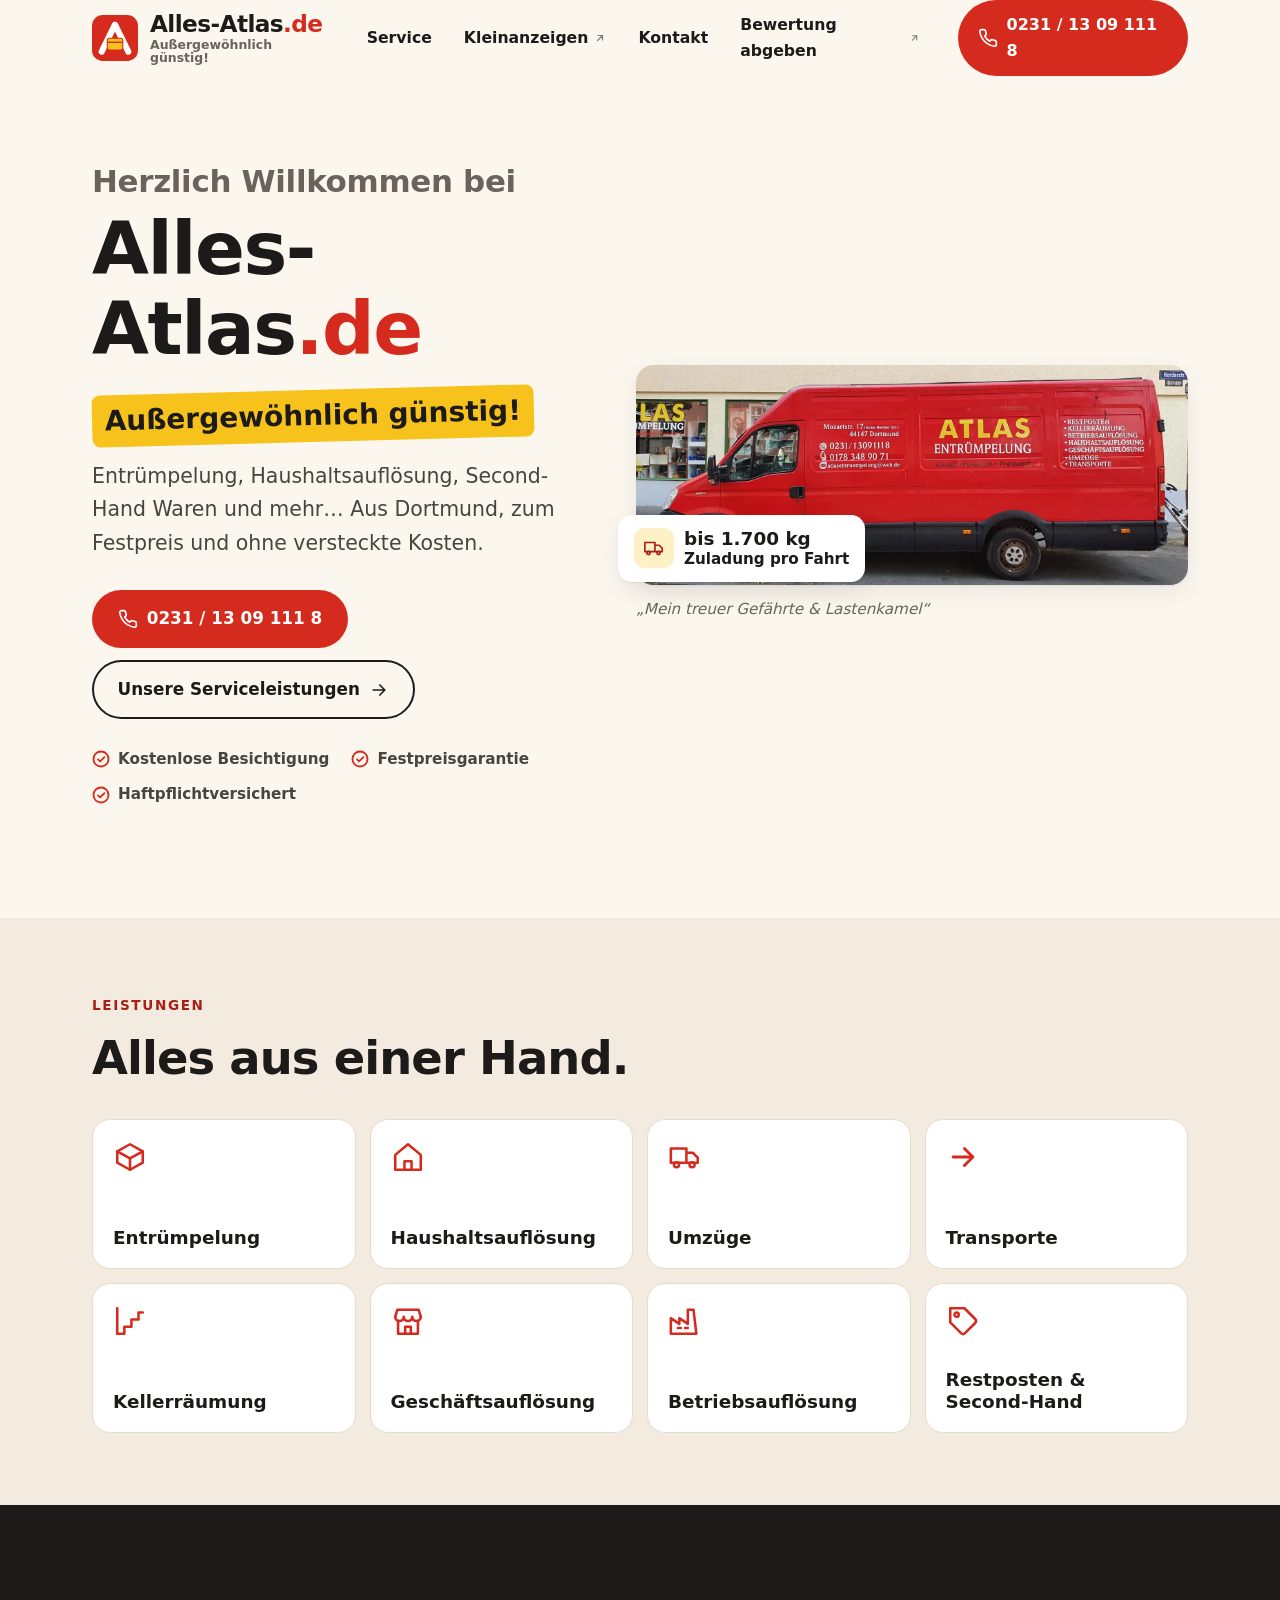
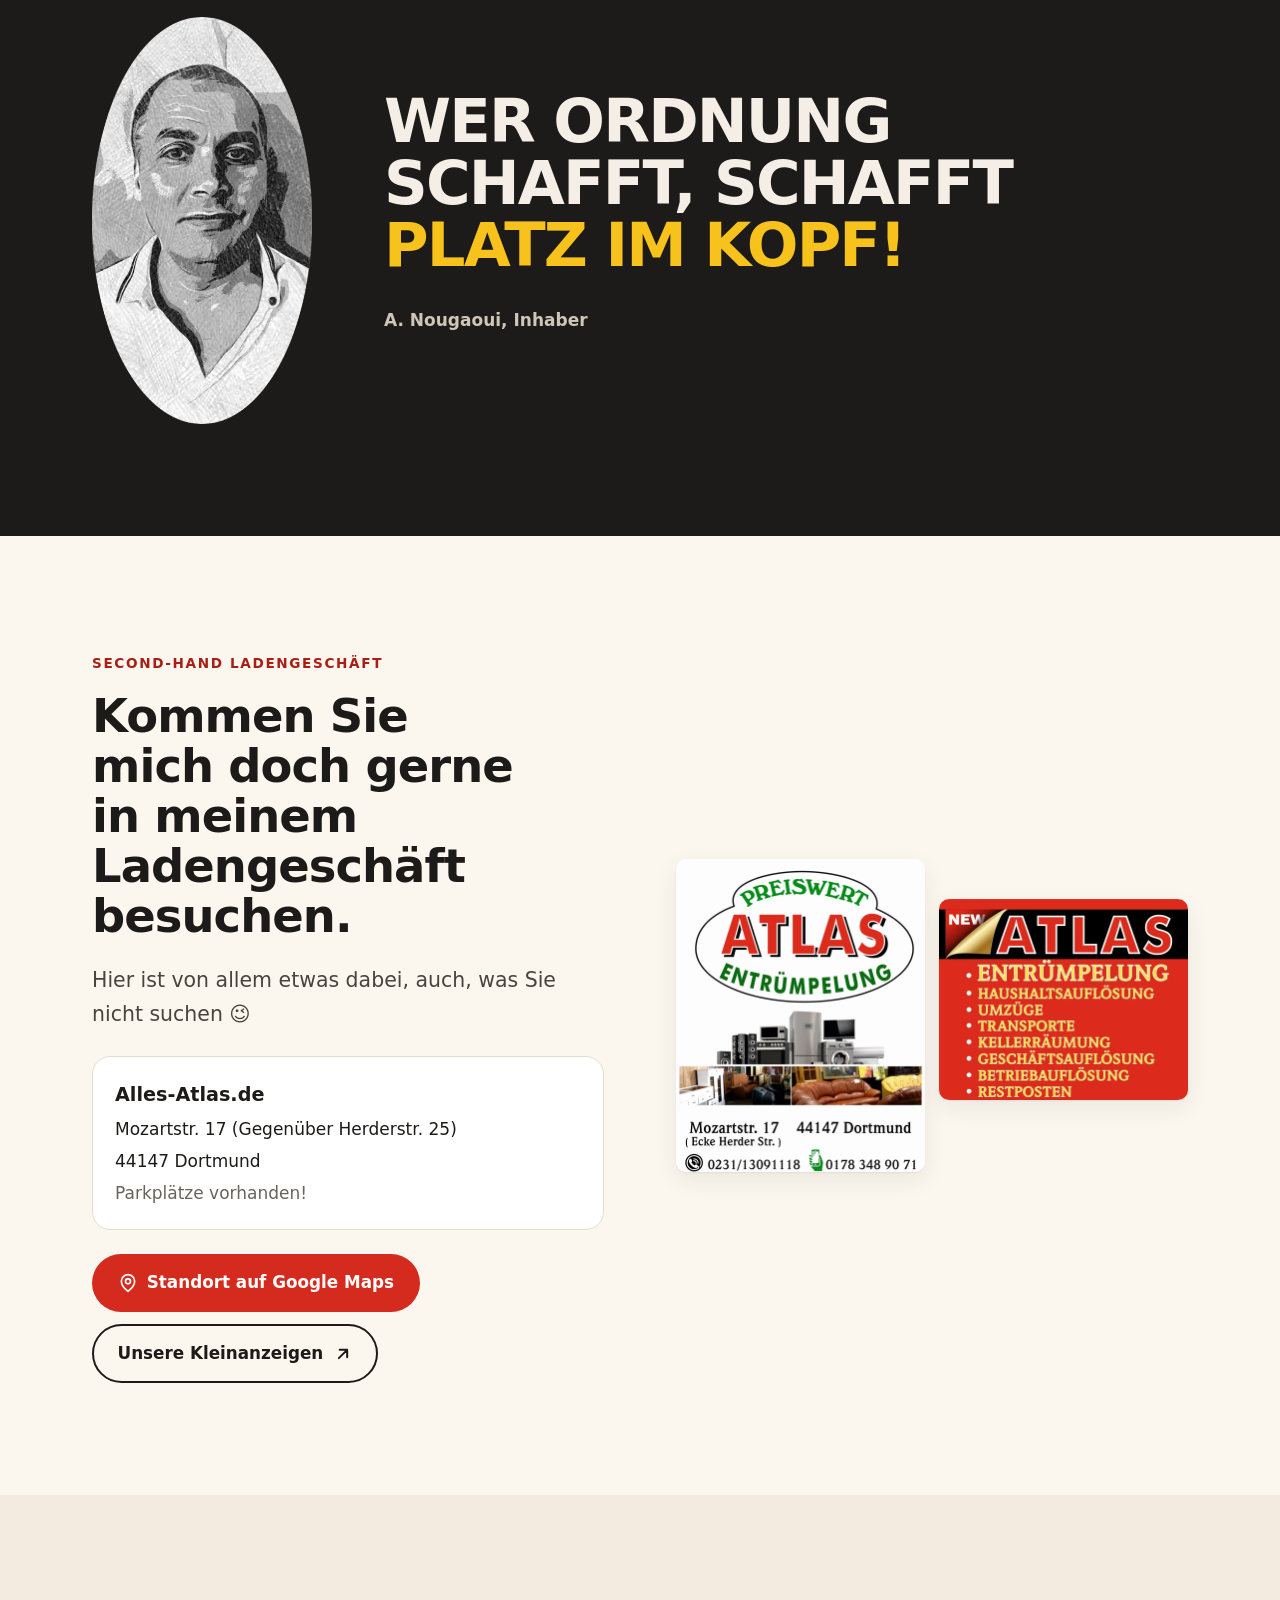
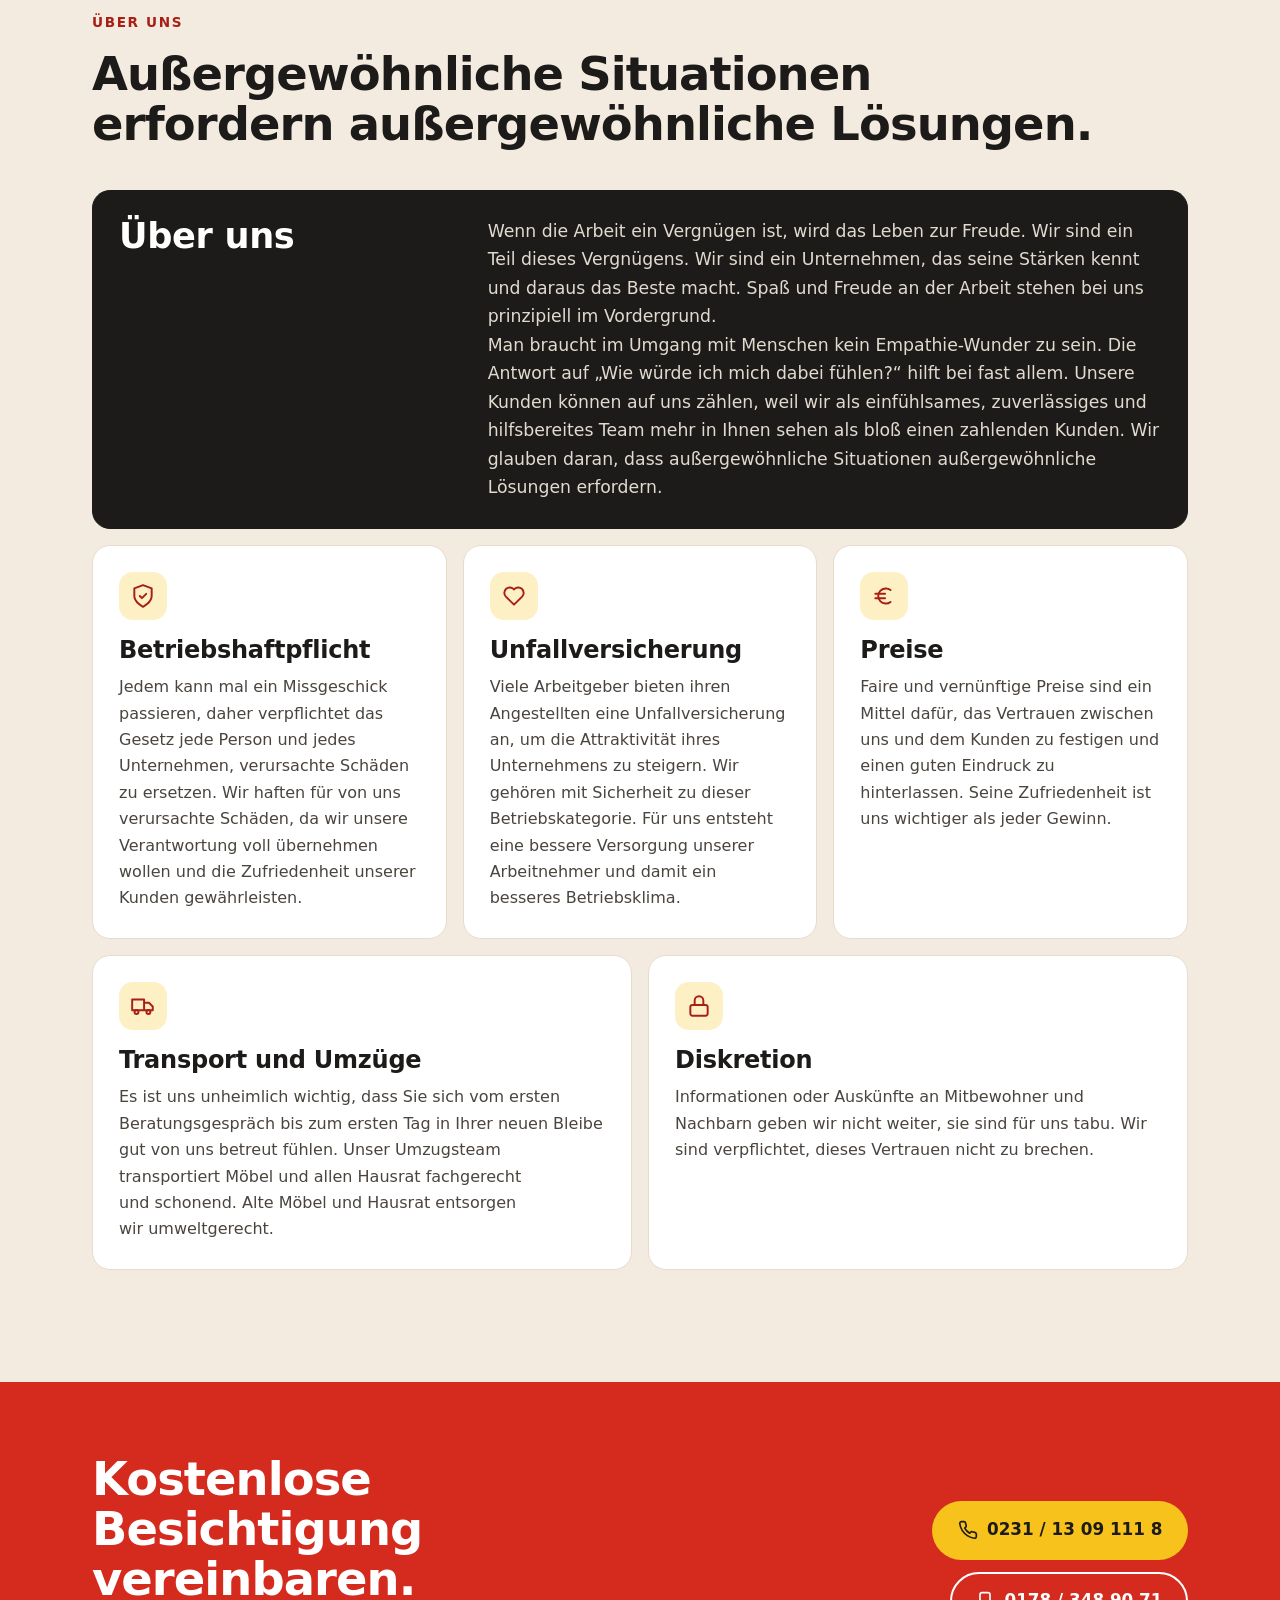
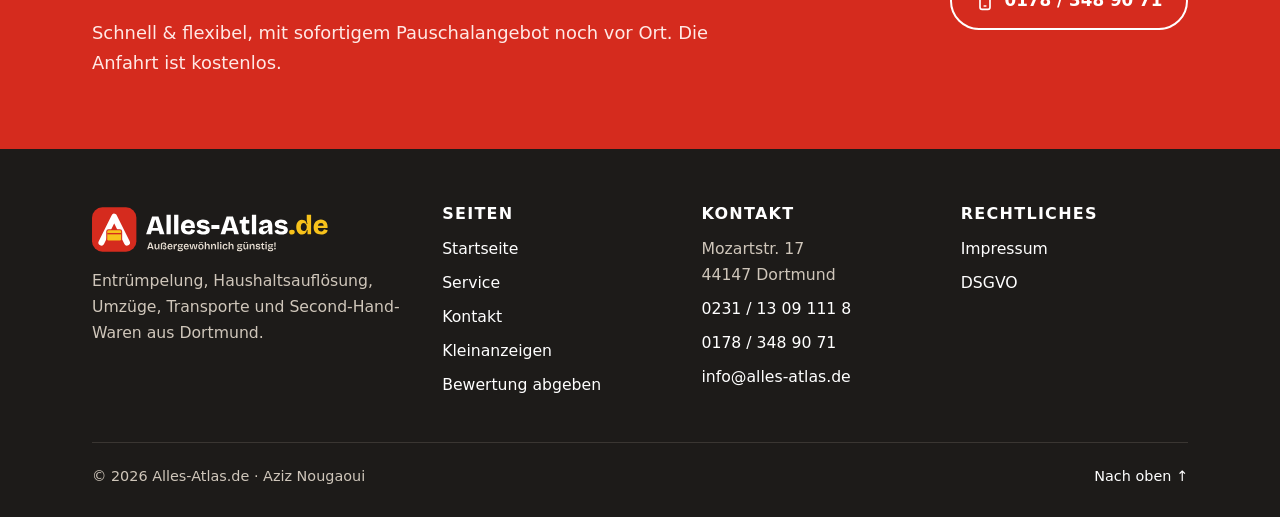
==== commit 4c24aa58: "Remove dash punctuation from all website texts Rewrote every sentence that used an en or em dash, dr" ====
--- a/index.html
+++ b/index.html
@@ -21,7 +21,7 @@
 <link rel="preload" href="assets/fonts/bricolage-grotesque.woff2" as="font" type="font/woff2" crossorigin>
 <link rel="preload" href="assets/fonts/inter.woff2" as="font" type="font/woff2" crossorigin>
 <link rel="stylesheet" href="assets/css/style.css">
-<script type="application/ld+json">{"@context": "https://schema.org", "@type": "LocalBusiness", "name": "Alles-Atlas.de – Atlas Entrümpelung", "description": "Entrümpelung, Haushaltsauflösung, Umzüge, Transporte und Second-Hand-Ladengeschäft in Dortmund.", "url": "https://alles-atlas.de/", "logo": "https://alles-atlas.de/assets/brand/logo.svg", "image": "https://alles-atlas.de/assets/img/transporter.webp", "telephone": "+49 231 13091118", "email": "info@alles-atlas.de", "founder": "Aziz Nougaoui", "slogan": "Außergewöhnlich günstig!", "address": {"@type": "PostalAddress", "streetAddress": "Mozartstr. 17", "postalCode": "44147", "addressLocality": "Dortmund", "addressCountry": "DE"}, "geo": {"@type": "GeoCoordinates", "latitude": 51.5258123, "longitude": 7.4542151}, "areaServed": "Dortmund", "sameAs": ["https://facebook.alles-atlas.de/", "https://kleinanzeigen.alles-atlas.de/"]}</script>
+<script type="application/ld+json">{"@context": "https://schema.org", "@type": "LocalBusiness", "name": "Alles-Atlas.de · Atlas Entrümpelung", "description": "Entrümpelung, Haushaltsauflösung, Umzüge, Transporte und Second-Hand-Ladengeschäft in Dortmund.", "url": "https://alles-atlas.de/", "logo": "https://alles-atlas.de/assets/brand/logo.svg", "image": "https://alles-atlas.de/assets/img/transporter.webp", "telephone": "+49 231 13091118", "email": "info@alles-atlas.de", "founder": "Aziz Nougaoui", "slogan": "Außergewöhnlich günstig!", "address": {"@type": "PostalAddress", "streetAddress": "Mozartstr. 17", "postalCode": "44147", "addressLocality": "Dortmund", "addressCountry": "DE"}, "geo": {"@type": "GeoCoordinates", "latitude": 51.5258123, "longitude": 7.4542151}, "areaServed": "Dortmund", "sameAs": ["https://facebook.alles-atlas.de/", "https://kleinanzeigen.alles-atlas.de/"]}</script>
 </head>
 <body>
 <svg width="0" height="0" style="position:absolute" aria-hidden="true">
@@ -56,7 +56,7 @@
 
 <header class="site-header">
   <div class="wrap header-inner">
-    <a class="brand" href="./" aria-label="Alles-Atlas.de – zur Startseite">
+    <a class="brand" href="./" aria-label="Alles-Atlas.de, zur Startseite">
       <svg aria-hidden="true"><use href="#i-mark"/></svg>
       <span class="brand-text">
         <span class="brand-name">Alles-Atlas<span>.de</span></span>
@@ -81,7 +81,7 @@
     <div>
       <h1><span class="welcome">Herzlich Willkommen bei</span>Alles-Atlas<span class="tld">.de</span></h1>
       <p class="hero-claim">Außergewöhnlich günstig!</p>
-      <p class="lead">Entrümpelung, Haushaltsauflösung, Second-Hand Waren und mehr… – aus Dortmund, zum Festpreis und ohne versteckte Kosten.</p>
+      <p class="lead">Entrümpelung, Haushaltsauflösung, Second-Hand Waren und mehr… Aus Dortmund, zum Festpreis und ohne versteckte Kosten.</p>
       <div class="btn-row">
         <a class="btn btn--primary" href="tel:+4923113091118"><svg aria-hidden="true"><use href="#i-phone"/></svg>0231 / 13 09 111 8</a>
         <a class="btn btn--ghost" href="service/">Unsere Serviceleistungen <svg aria-hidden="true"><use href="#i-arrow"/></svg></a>
@@ -129,7 +129,7 @@
     </div>
     <blockquote style="margin:0">
       <p class="bigquote">Wer Ordnung schafft, schafft <em>Platz im Kopf!</em></p>
-      <p class="quote-by">— A. Nougaoui, Inhaber</p>
+      <p class="quote-by">A. Nougaoui, Inhaber</p>
     </blockquote>
   </div>
 </section>
@@ -152,8 +152,8 @@
       </div>
     </div>
     <div class="flyers">
-      <a href="assets/img/flyer-ladengeschaeft.webp" target="_blank" rel="noopener"><img src="assets/img/flyer-ladengeschaeft.webp" width="1000" height="1256" alt="Flyer: Preiswert – Atlas Entrümpelung, Mozartstr. 17 (Ecke Herder Str.), 44147 Dortmund, Tel. 0231/13091118, Mobil 0178 348 90 71" loading="lazy"></a>
-      <a href="assets/img/flyer-leistungen.webp" target="_blank" rel="noopener"><img src="assets/img/flyer-leistungen.webp" width="1000" height="808" alt="Flyer: Atlas – Entrümpelung, Haushaltsauflösung, Umzüge, Transporte, Kellerräumung, Geschäftsauflösung, Betriebsauflösung, Restposten" loading="lazy"></a>
+      <a href="assets/img/flyer-ladengeschaeft.webp" target="_blank" rel="noopener"><img src="assets/img/flyer-ladengeschaeft.webp" width="1000" height="1256" alt="Flyer: Preiswert, Atlas Entrümpelung, Mozartstr. 17 (Ecke Herder Str.), 44147 Dortmund, Tel. 0231/13091118, Mobil 0178 348 90 71" loading="lazy"></a>
+      <a href="assets/img/flyer-leistungen.webp" target="_blank" rel="noopener"><img src="assets/img/flyer-leistungen.webp" width="1000" height="808" alt="Flyer: Atlas Entrümpelung, Haushaltsauflösung, Umzüge, Transporte, Kellerräumung, Geschäftsauflösung, Betriebsauflösung, Restposten" loading="lazy"></a>
     </div>
   </div>
 </section>
@@ -193,7 +193,7 @@
       <article class="value">
         <div class="icon"><svg aria-hidden="true"><use href="#i-lock"/></svg></div>
         <h3>Diskretion</h3>
-        <p>Informationen oder Auskünfte an Mitbewohner und Nachbarn geben wir nicht weiter – sie sind für uns tabu. Wir sind verpflichtet, dieses Vertrauen nicht zu brechen.</p>
+        <p>Informationen oder Auskünfte an Mitbewohner und Nachbarn geben wir nicht weiter, sie sind für uns tabu. Wir sind verpflichtet, dieses Vertrauen nicht zu brechen.</p>
       </article>
     </div>
   </div>
@@ -203,7 +203,7 @@
   <div class="wrap cta">
     <div>
       <h2 id="cta">Kostenlose Besichtigung vereinbaren.</h2>
-      <p>Schnell &amp; flexibel – mit sofortigem Pauschalangebot noch vor Ort. Die Anfahrt ist kostenlos.</p>
+      <p>Schnell &amp; flexibel, mit sofortigem Pauschalangebot noch vor Ort. Die Anfahrt ist kostenlos.</p>
     </div>
     <div class="btn-row">
       <a class="btn btn--yellow" href="tel:+4923113091118"><svg aria-hidden="true"><use href="#i-phone"/></svg>0231 / 13 09 111 8</a>
@@ -218,7 +218,7 @@
   <div class="wrap">
     <div class="footer-grid">
       <div class="footer-brand">
-        <img src="assets/brand/logo-white.svg" alt="Alles-Atlas.de – Außergewöhnlich günstig!" width="240" height="56">
+        <img src="assets/brand/logo-white.svg" alt="Alles-Atlas.de: Außergewöhnlich günstig!" width="240" height="56">
         <p>Entrümpelung, Haushaltsauflösung, Umzüge, Transporte und Second-Hand-Waren aus Dortmund.</p>
       </div>
       <div>
--- a/assets/css/style.css
+++ b/assets/css/style.css
@@ -1,4 +1,4 @@
-/* Alles-Atlas.de – Stylesheet
+/* Alles-Atlas.de Stylesheet
    Marke: Atlas-Rot, Lastenkamel-Gelb, Tinte, Papier */
 
 @font-face {
@@ -84,7 +84,6 @@
   color: var(--red-deep);
   margin-bottom: 1rem;
 }
-.eyebrow::before { content: ""; width: 22px; height: 3px; background: var(--yellow); border-radius: 2px; }
 .section--ink .eyebrow, .section--red .eyebrow { color: var(--yellow); }
 .lead { font-size: clamp(1.1rem, 1.6vw, 1.3rem); color: var(--ink-2); max-width: 62ch; }
 .muted { color: var(--muted); }
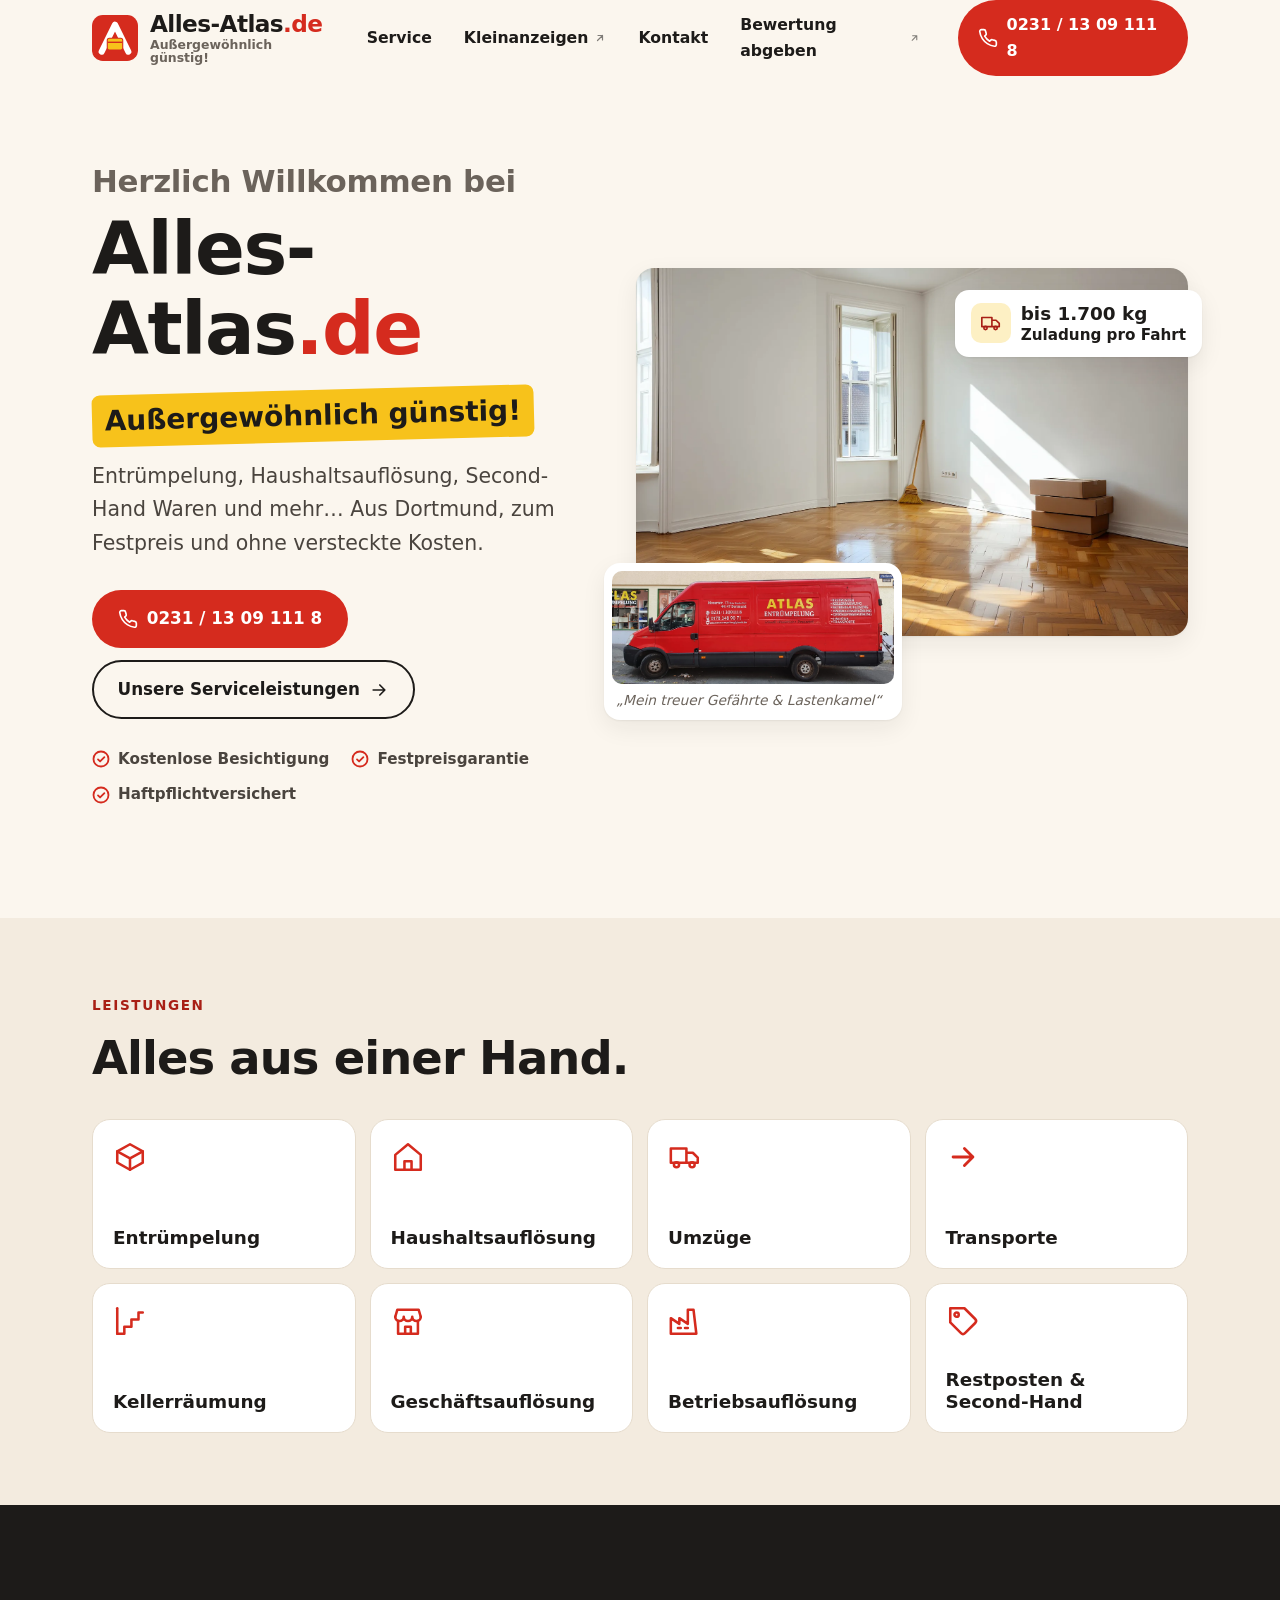
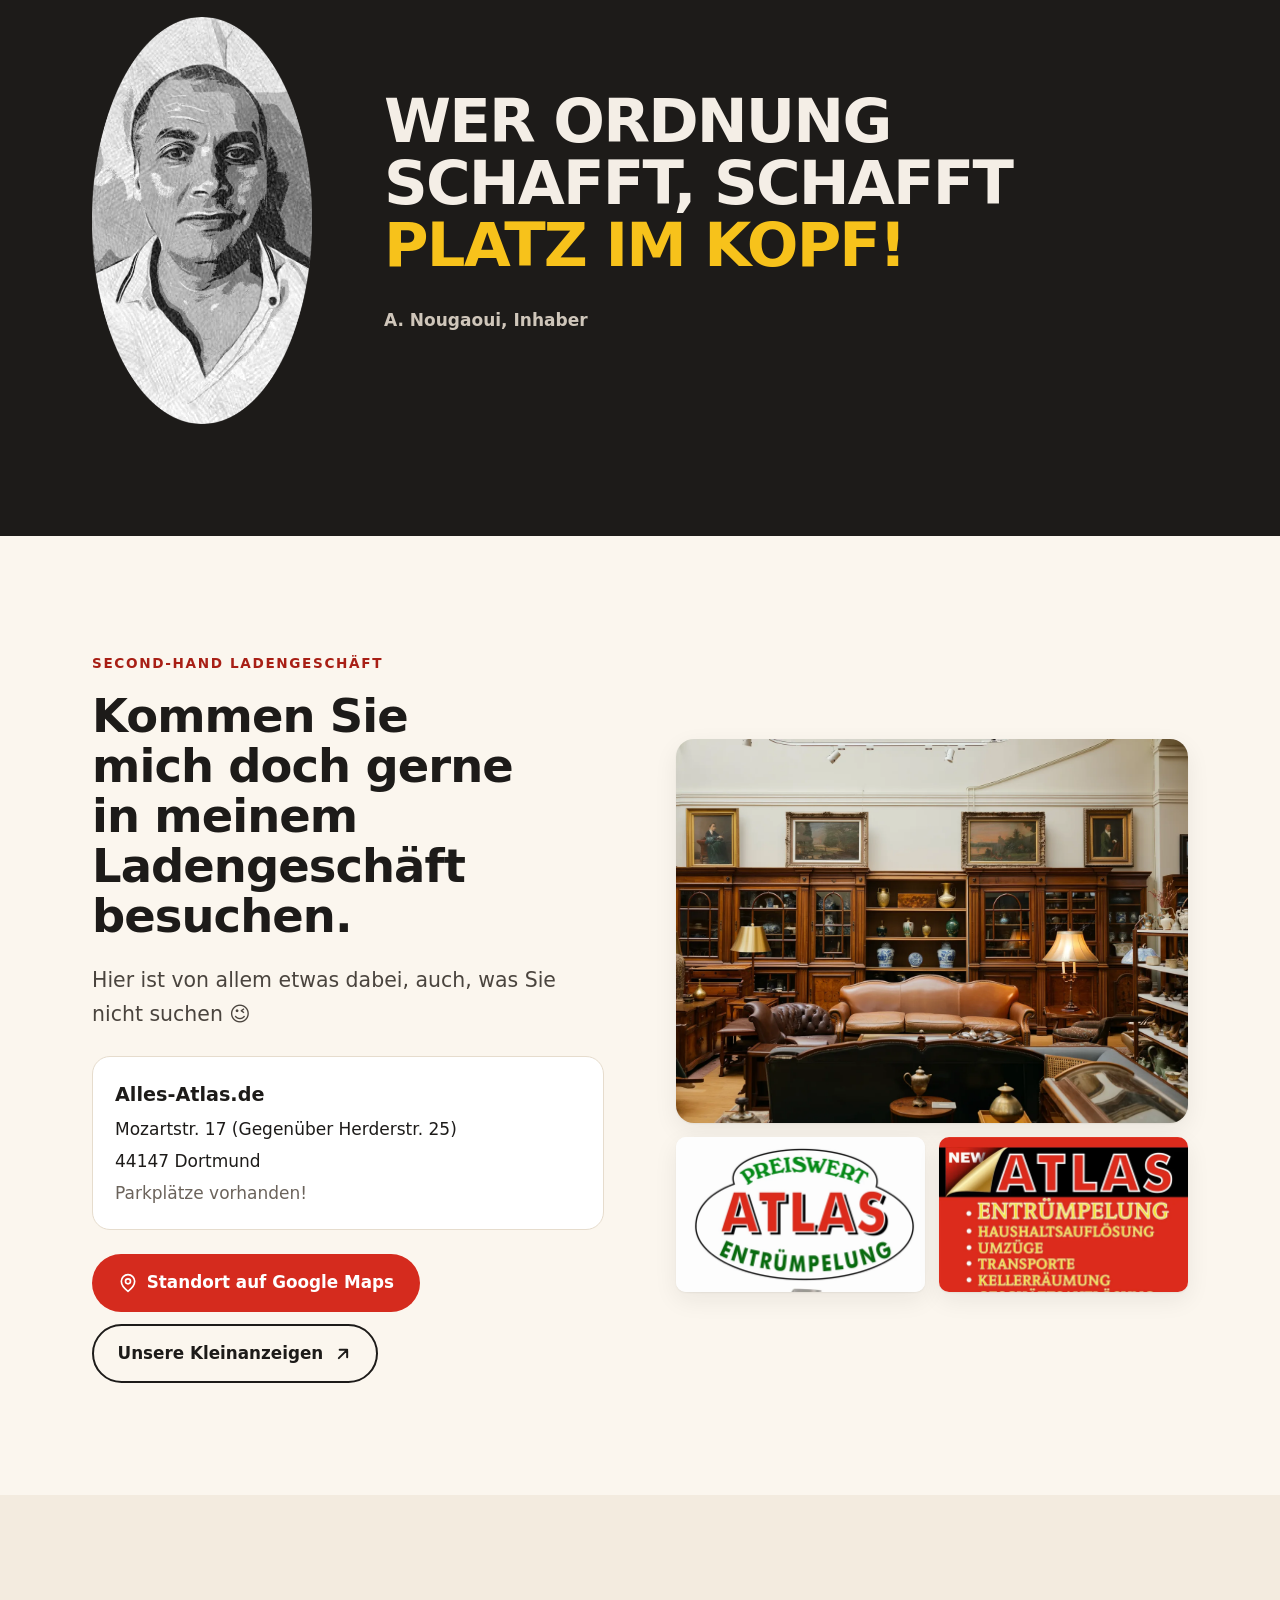
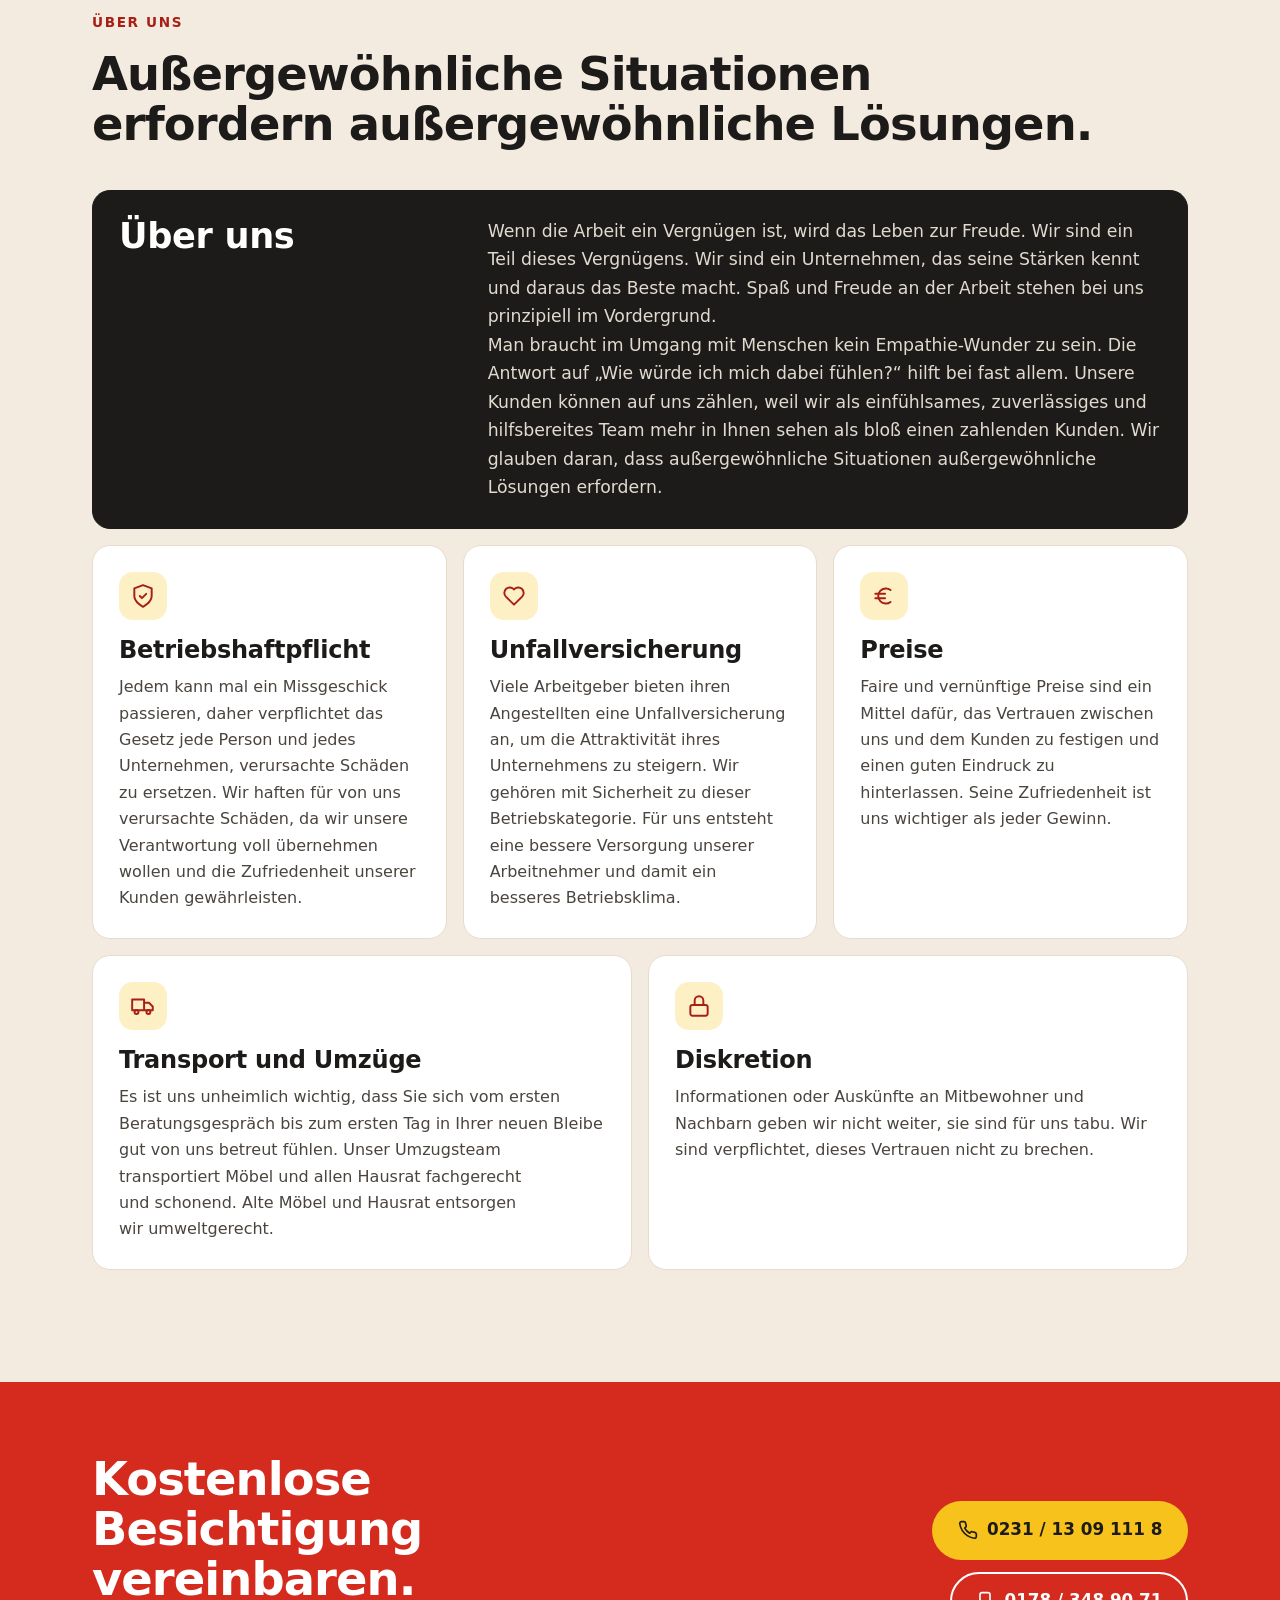
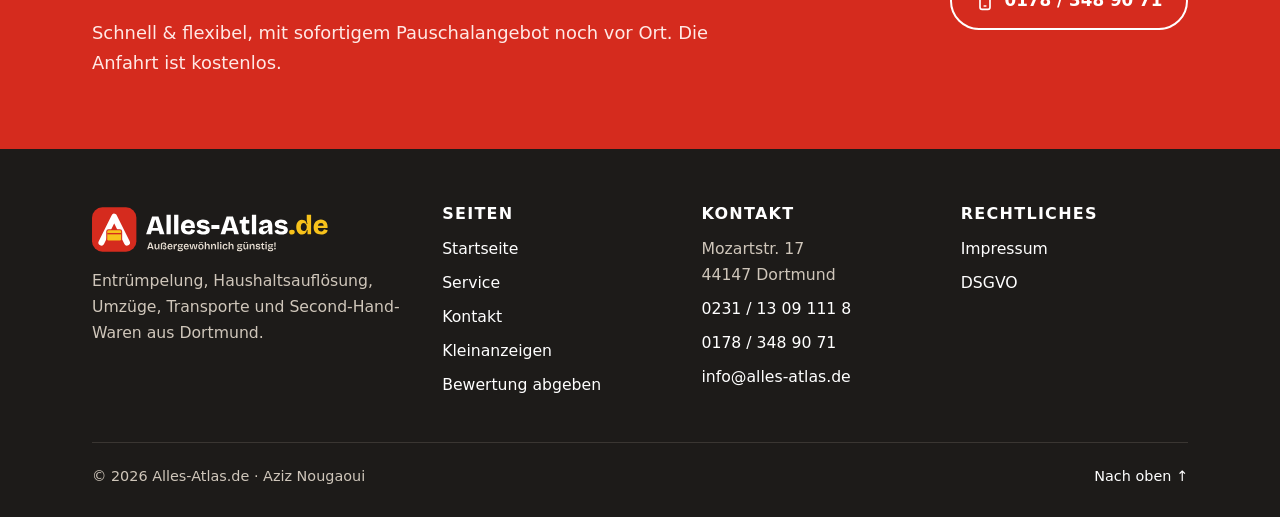
==== commit 8eb08a0c: "Add Higgsfield-generated photos to homepage and service page - New hero: bright, broom-clean room; t" ====
--- a/index.html
+++ b/index.html
@@ -93,8 +93,9 @@
       </ul>
     </div>
     <div class="hero-media">
-      <figure>
-        <img src="assets/img/transporter.webp" width="1600" height="638" alt="Der rote Atlas-Entrümpelung-Transporter vor dem Ladengeschäft in der Mozartstraße, Dortmund" fetchpriority="high">
+      <img class="hero-photo" src="assets/img/hero.webp" width="1600" height="1067" alt="Heller, leer geräumter und besenreiner Altbau-Raum mit Parkett, Sonnenlicht, Besen und gestapelten Umzugskartons" fetchpriority="high">
+      <figure class="hero-van">
+        <img src="assets/img/transporter.webp" width="1600" height="638" alt="Der rote Atlas-Entrümpelung-Transporter vor dem Ladengeschäft in der Mozartstraße, Dortmund">
         <figcaption>„Mein treuer Gefährte &amp; Lastenkamel“</figcaption>
       </figure>
       <div class="hero-badge">
@@ -151,9 +152,12 @@
         <a class="btn btn--ghost" href="https://kleinanzeigen.alles-atlas.de/" target="_blank" rel="noopener">Unsere Kleinanzeigen <svg aria-hidden="true"><use href="#i-ext"/></svg></a>
       </div>
     </div>
+    <div class="shop-media">
+    <img class="shop-photo" src="assets/img/laden.webp" width="1400" height="1050" alt="Gemütliches Second-Hand-Ladengeschäft mit Vintage-Möbeln, Ledersofa, Lampen, Bildern und Porzellan" loading="lazy">
     <div class="flyers">
       <a href="assets/img/flyer-ladengeschaeft.webp" target="_blank" rel="noopener"><img src="assets/img/flyer-ladengeschaeft.webp" width="1000" height="1256" alt="Flyer: Preiswert, Atlas Entrümpelung, Mozartstr. 17 (Ecke Herder Str.), 44147 Dortmund, Tel. 0231/13091118, Mobil 0178 348 90 71" loading="lazy"></a>
       <a href="assets/img/flyer-leistungen.webp" target="_blank" rel="noopener"><img src="assets/img/flyer-leistungen.webp" width="1000" height="808" alt="Flyer: Atlas Entrümpelung, Haushaltsauflösung, Umzüge, Transporte, Kellerräumung, Geschäftsauflösung, Betriebsauflösung, Restposten" loading="lazy"></a>
+    </div>
     </div>
   </div>
 </section>
--- a/assets/css/style.css
+++ b/assets/css/style.css
@@ -185,12 +185,16 @@
   margin-bottom: 1.1rem;
 }
 .hero .lead { margin-bottom: 1.8rem; }
-.hero-media { position: relative; }
-.hero-media figure { margin: 0; }
-.hero-media img { border-radius: var(--radius); box-shadow: var(--shadow); width: 100%; aspect-ratio: 1600 / 638; object-fit: cover; }
-.hero-media figcaption { margin-top: 12px; font-size: .95rem; color: var(--muted); font-style: italic; }
+.hero-media { position: relative; padding-bottom: 84px; }
+.hero-photo { border-radius: var(--radius); box-shadow: var(--shadow); width: 100%; aspect-ratio: 3 / 2; object-fit: cover; }
+.hero-van {
+  position: absolute; left: -32px; bottom: 0; width: 54%; margin: 0;
+  background: var(--card); padding: 8px 8px 10px; border-radius: 16px; box-shadow: var(--shadow);
+}
+.hero-van img { width: 100%; border-radius: 10px; aspect-ratio: 1600 / 638; object-fit: cover; }
+.hero-van figcaption { margin: 8px 4px 0; font-size: .86rem; color: var(--muted); font-style: italic; line-height: 1.3; }
 .hero-badge {
-  position: absolute; left: -18px; bottom: 40px;
+  position: absolute; right: -14px; top: 22px;
   background: var(--card); border-radius: 14px; box-shadow: var(--shadow);
   padding: 12px 16px; display: flex; gap: 10px; align-items: center;
   font-weight: 600; font-size: .95rem; line-height: 1.3;
@@ -203,7 +207,10 @@
 .trust svg { width: 18px; height: 18px; color: var(--red); flex: none; }
 @media (max-width: 900px) {
   .hero-grid { grid-template-columns: 1fr; }
-  .hero-badge { position: static; margin-top: 12px; box-shadow: none; border: 1px solid var(--line); display: inline-flex; }
+  .hero-media { padding-bottom: 0; }
+  .hero-van { position: relative; left: auto; width: 78%; margin: -48px 0 0 12px; }
+  .hero-badge { right: 12px; top: 12px; padding: 10px 12px; font-size: .88rem; }
+  .hero-badge .dot { width: 34px; height: 34px; }
 }
 
 /* ---------- Service tiles ---------- */
@@ -239,7 +246,10 @@
 .split--top { align-items: start; }
 .flyers { display: grid; grid-template-columns: 1fr 1fr; gap: 14px; align-items: start; }
 .flyers a { display: block; border-radius: var(--radius-sm); overflow: hidden; box-shadow: var(--shadow); background: #fff; }
-.flyers a:nth-child(2) { margin-top: 40px; }
+.shop-photo { width: 100%; border-radius: var(--radius); box-shadow: var(--shadow); aspect-ratio: 4 / 3; object-fit: cover; }
+.shop-media .flyers { margin-top: 14px; }
+.shop-media .flyers img { aspect-ratio: 16 / 10; object-fit: cover; object-position: top; }
+.service-photo { width: 100%; border-radius: var(--radius); aspect-ratio: 16 / 9; object-fit: cover; margin-bottom: 1.6rem; box-shadow: var(--shadow); }
 .flyers img { width: 100%; transition: transform .3s ease; }
 .flyers a:hover img { transform: scale(1.03); }
 @media (max-width: 860px) { .split { grid-template-columns: 1fr; } }
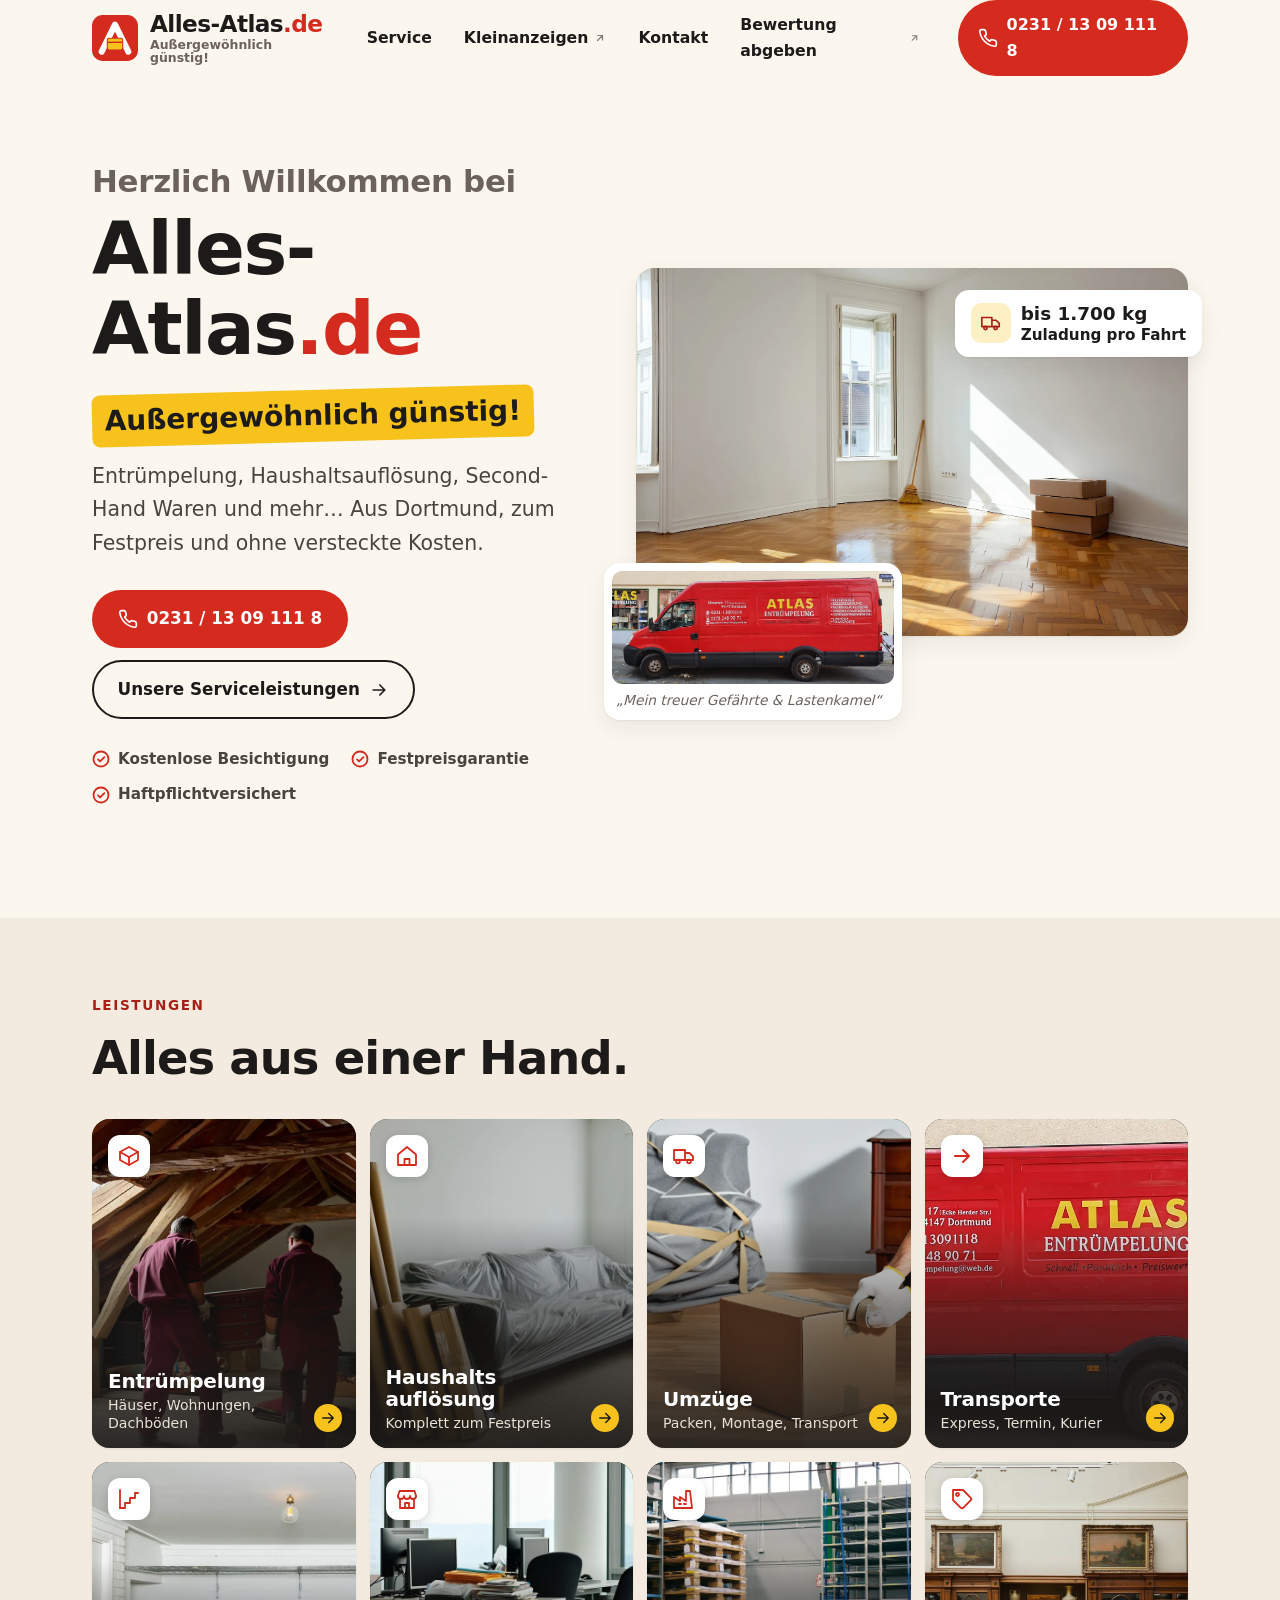
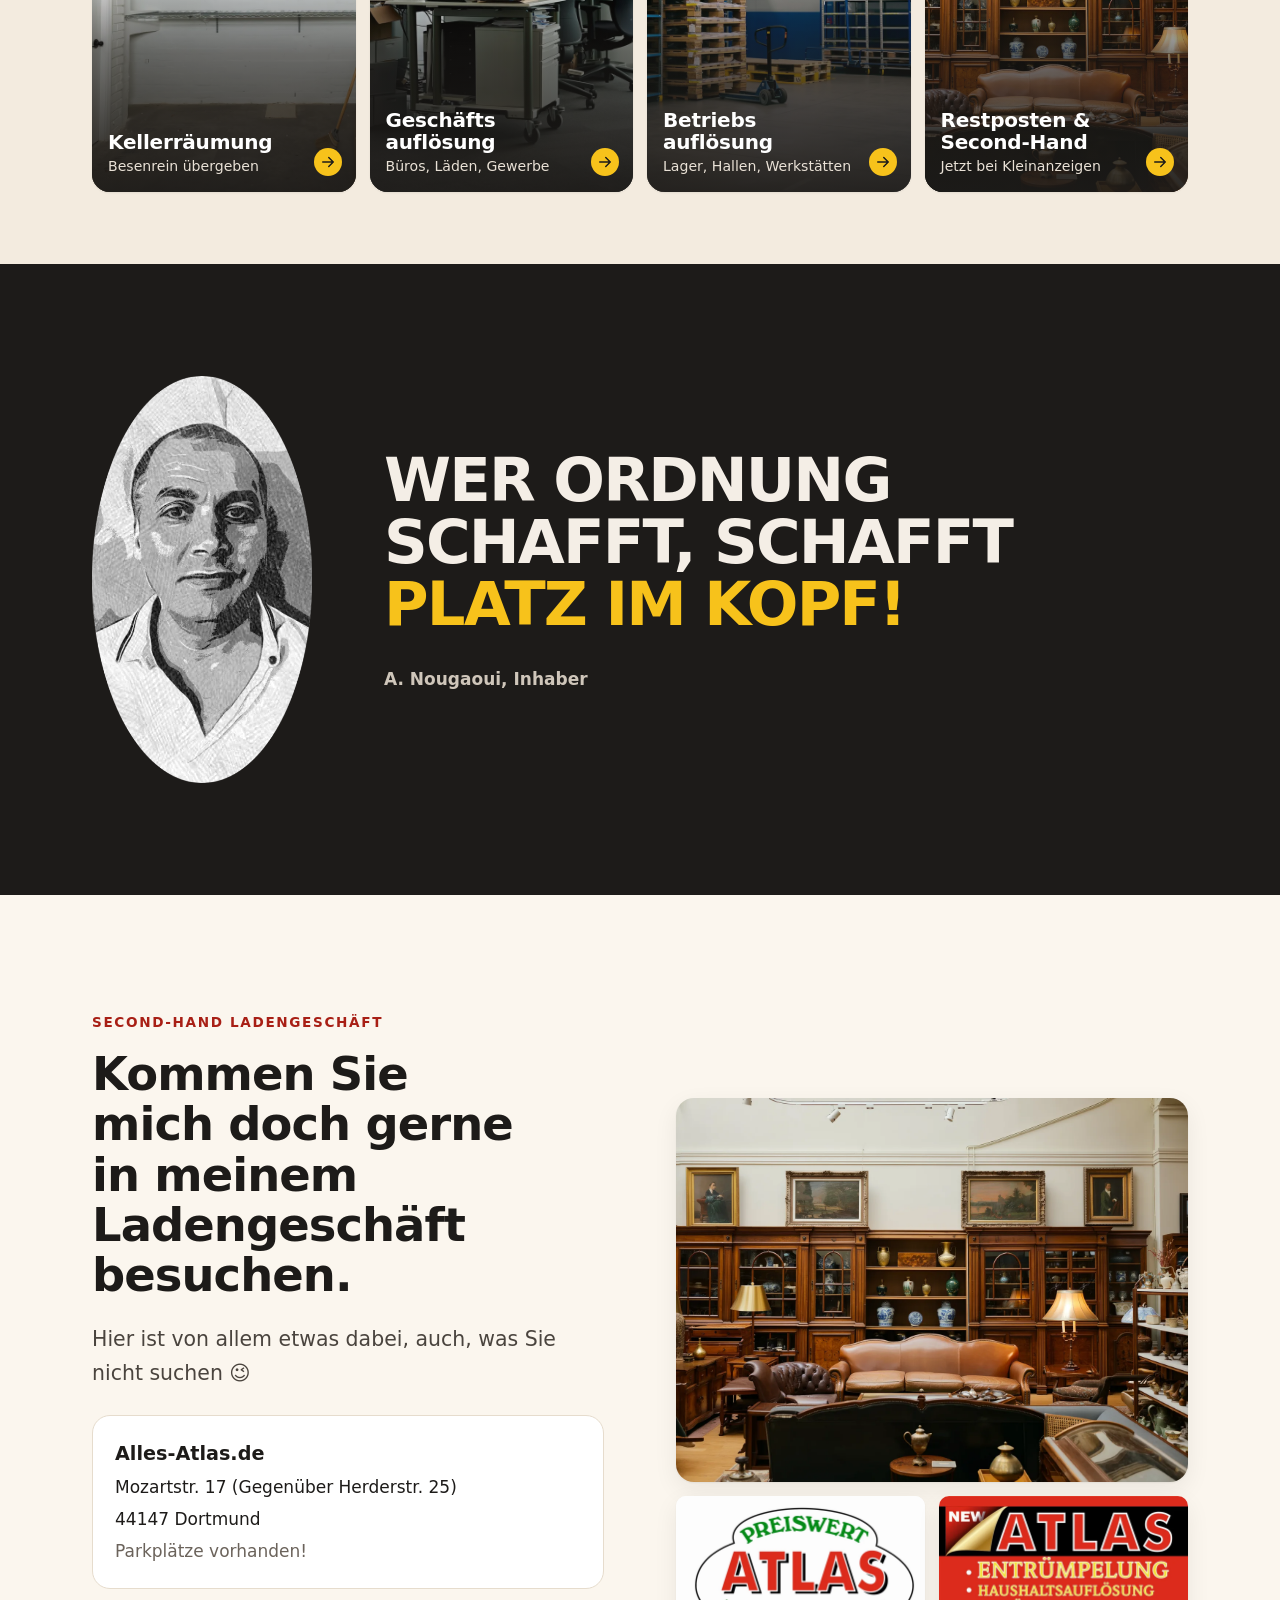
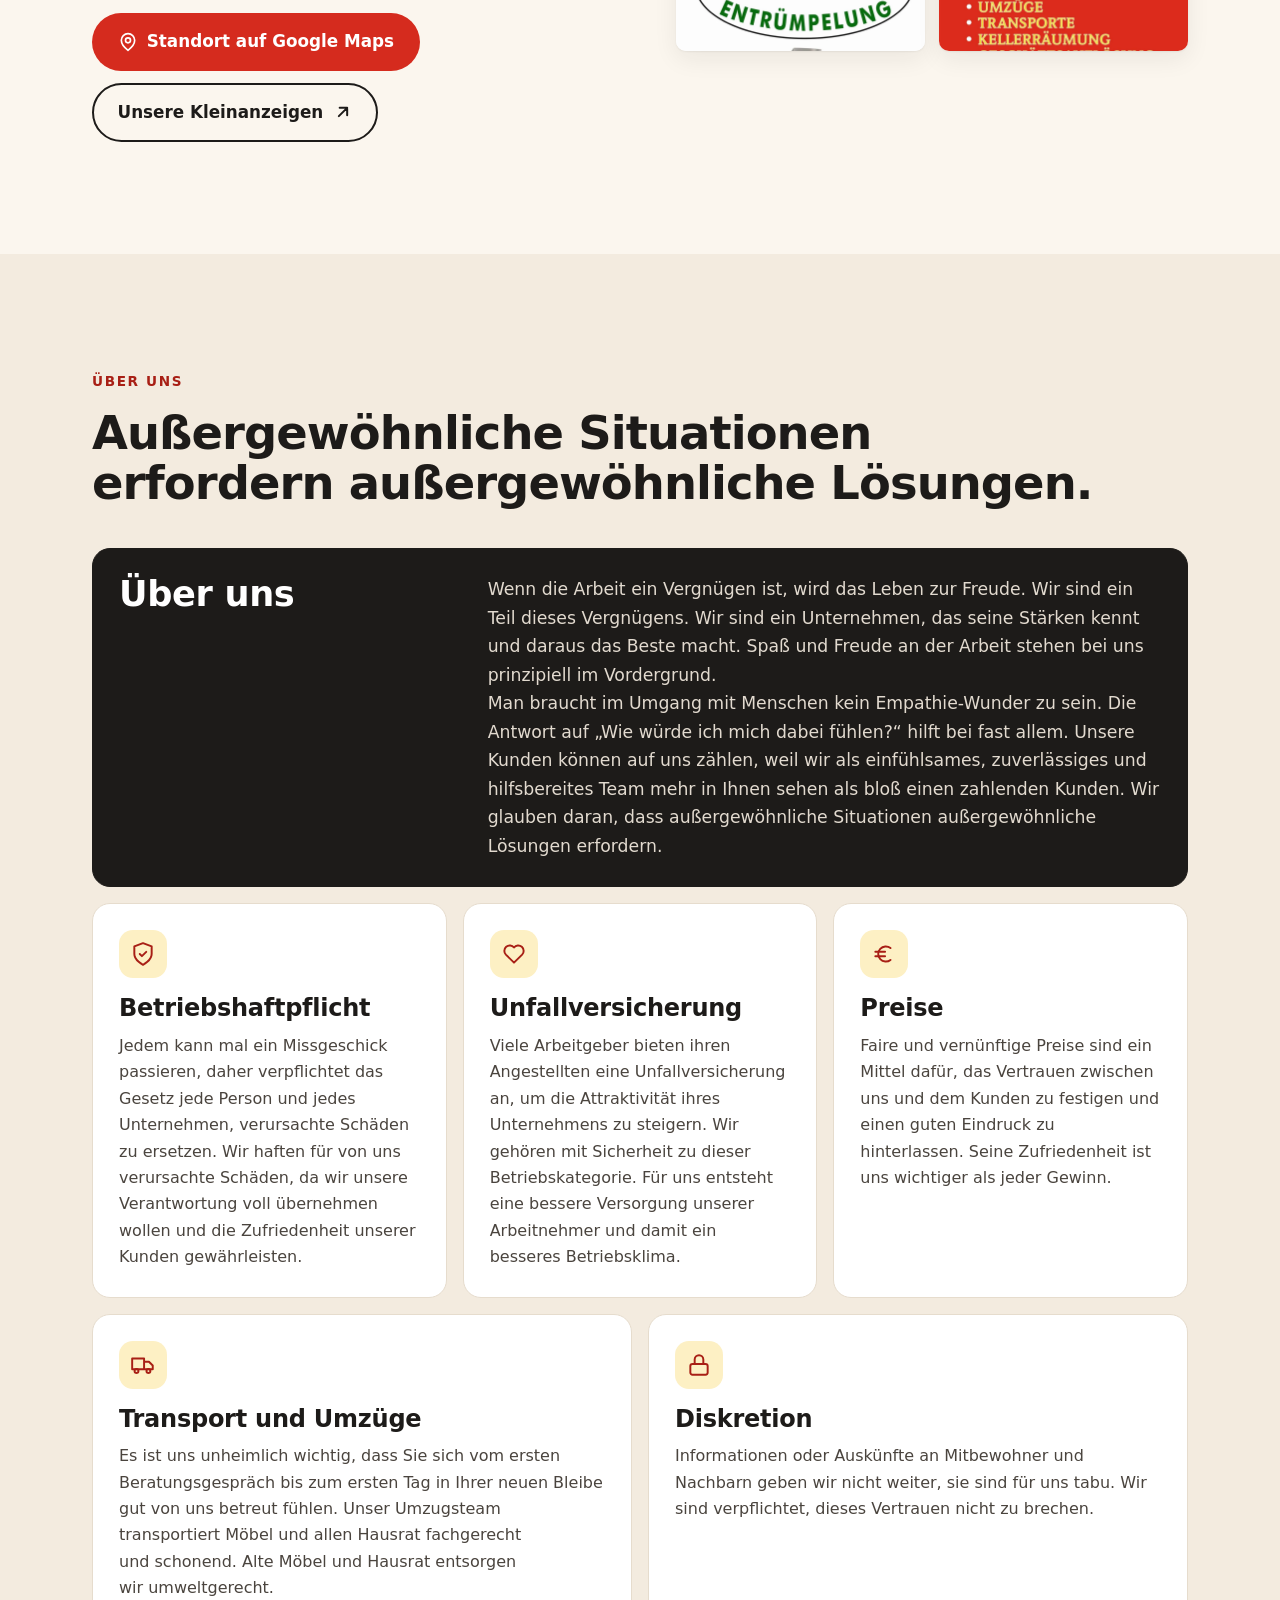
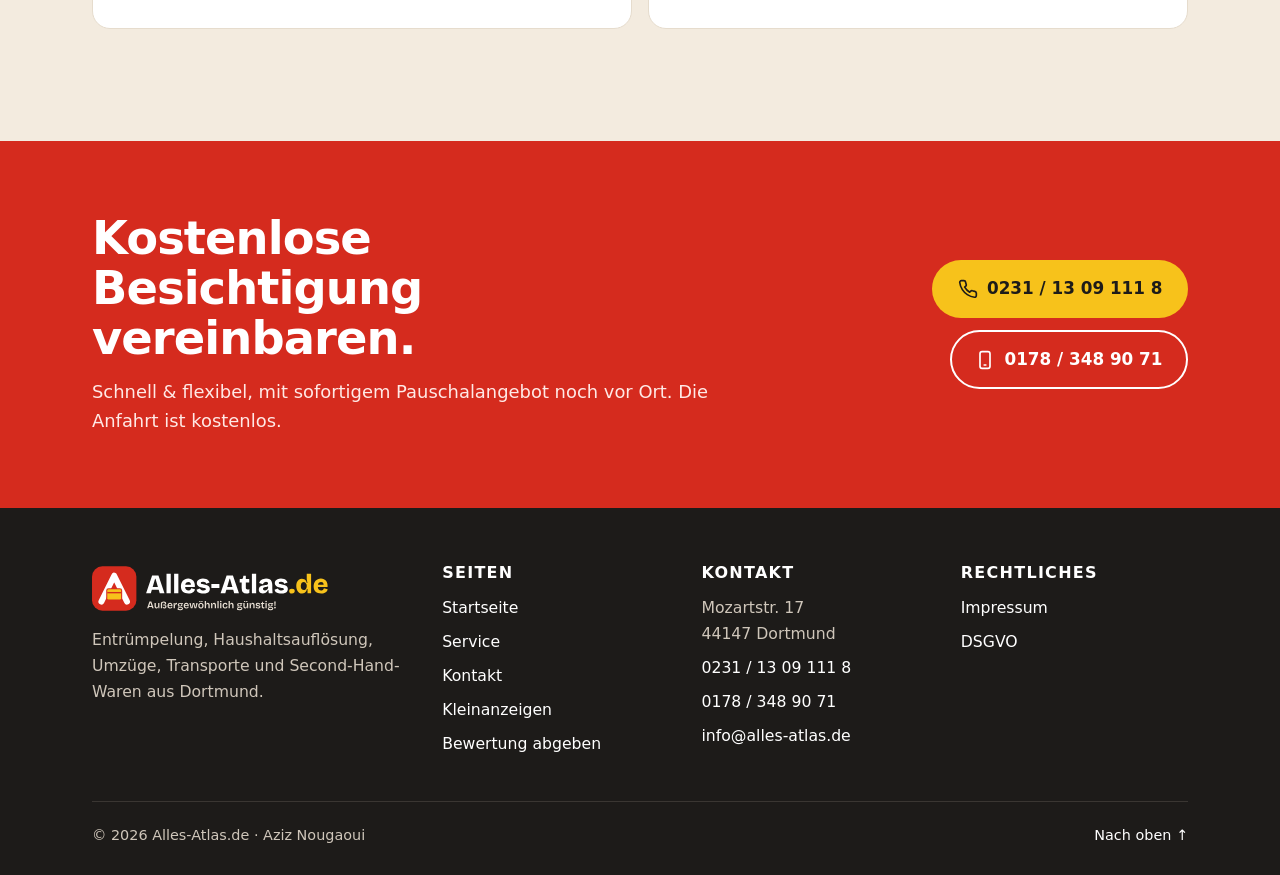
==== commit 07d0ec43: "Turn service tiles into photo cards, stop automatic word hyphenation - Eight service tiles now show " ====
--- a/index.html
+++ b/index.html
@@ -111,14 +111,54 @@
     <p class="eyebrow">Leistungen</p>
     <h2 id="leistungen">Alles aus einer Hand.</h2>
     <div class="tiles">
-      <a class="tile" href="service/#entruempelung"><svg aria-hidden="true"><use href="#i-box"/></svg><span>Entrümpelung</span></a>
-      <a class="tile" href="service/#entruempelung"><svg aria-hidden="true"><use href="#i-home"/></svg><span>Haushalts&shy;auflösung</span></a>
-      <a class="tile" href="service/#umzuege"><svg aria-hidden="true"><use href="#i-truck"/></svg><span>Umzüge</span></a>
-      <a class="tile" href="service/#transporte"><svg aria-hidden="true"><use href="#i-arrow"/></svg><span>Transporte</span></a>
-      <a class="tile" href="service/#entruempelung"><svg aria-hidden="true"><use href="#i-stairs"/></svg><span>Keller&shy;räumung</span></a>
-      <a class="tile" href="service/#entruempelung"><svg aria-hidden="true"><use href="#i-store"/></svg><span>Geschäfts&shy;auflösung</span></a>
-      <a class="tile" href="service/#entruempelung"><svg aria-hidden="true"><use href="#i-factory"/></svg><span>Betriebs&shy;auflösung</span></a>
-      <a class="tile" href="https://kleinanzeigen.alles-atlas.de/" target="_blank" rel="noopener"><svg aria-hidden="true"><use href="#i-tag"/></svg><span>Restposten &amp; Second-Hand</span></a>
+      <a class="tile" href="service/#entruempelung">
+        <img src="assets/img/entruempelung.webp" alt="" loading="lazy">
+        <span class="tile-icon"><svg aria-hidden="true"><use href="#i-box"/></svg></span>
+        <span class="tile-text"><strong>Entrümpelung</strong><small>Häuser, Wohnungen, Dachböden</small></span>
+        <svg class="tile-go" aria-hidden="true"><use href="#i-arrow"/></svg>
+      </a>
+      <a class="tile" href="service/#entruempelung">
+        <img src="assets/img/haushaltsaufloesung.webp" alt="" loading="lazy">
+        <span class="tile-icon"><svg aria-hidden="true"><use href="#i-home"/></svg></span>
+        <span class="tile-text"><strong>Haushalts<wbr>auflösung</strong><small>Komplett zum Festpreis</small></span>
+        <svg class="tile-go" aria-hidden="true"><use href="#i-arrow"/></svg>
+      </a>
+      <a class="tile" href="service/#umzuege">
+        <img src="assets/img/umzuege.webp" alt="" loading="lazy">
+        <span class="tile-icon"><svg aria-hidden="true"><use href="#i-truck"/></svg></span>
+        <span class="tile-text"><strong>Umzüge</strong><small>Packen, Montage, Transport</small></span>
+        <svg class="tile-go" aria-hidden="true"><use href="#i-arrow"/></svg>
+      </a>
+      <a class="tile" href="service/#transporte">
+        <img src="assets/img/transporter.webp" alt="" loading="lazy" style="object-position:58% 50%">
+        <span class="tile-icon"><svg aria-hidden="true"><use href="#i-arrow"/></svg></span>
+        <span class="tile-text"><strong>Transporte</strong><small>Express, Termin, Kurier</small></span>
+        <svg class="tile-go" aria-hidden="true"><use href="#i-arrow"/></svg>
+      </a>
+      <a class="tile" href="service/#entruempelung">
+        <img src="assets/img/kellerraeumung.webp" alt="" loading="lazy">
+        <span class="tile-icon"><svg aria-hidden="true"><use href="#i-stairs"/></svg></span>
+        <span class="tile-text"><strong>Keller<wbr>räumung</strong><small>Besenrein übergeben</small></span>
+        <svg class="tile-go" aria-hidden="true"><use href="#i-arrow"/></svg>
+      </a>
+      <a class="tile" href="service/#entruempelung">
+        <img src="assets/img/geschaeftsaufloesung.webp" alt="" loading="lazy">
+        <span class="tile-icon"><svg aria-hidden="true"><use href="#i-store"/></svg></span>
+        <span class="tile-text"><strong>Geschäfts<wbr>auflösung</strong><small>Büros, Läden, Gewerbe</small></span>
+        <svg class="tile-go" aria-hidden="true"><use href="#i-arrow"/></svg>
+      </a>
+      <a class="tile" href="service/#entruempelung">
+        <img src="assets/img/betriebsaufloesung.webp" alt="" loading="lazy">
+        <span class="tile-icon"><svg aria-hidden="true"><use href="#i-factory"/></svg></span>
+        <span class="tile-text"><strong>Betriebs<wbr>auflösung</strong><small>Lager, Hallen, Werkstätten</small></span>
+        <svg class="tile-go" aria-hidden="true"><use href="#i-arrow"/></svg>
+      </a>
+      <a class="tile" href="https://kleinanzeigen.alles-atlas.de/" target="_blank" rel="noopener">
+        <img src="assets/img/laden.webp" alt="" loading="lazy">
+        <span class="tile-icon"><svg aria-hidden="true"><use href="#i-tag"/></svg></span>
+        <span class="tile-text"><strong>Restposten &amp; Second-Hand</strong><small>Jetzt bei Kleinanzeigen</small></span>
+        <svg class="tile-go" aria-hidden="true"><use href="#i-arrow"/></svg>
+      </a>
     </div>
   </div>
 </section>
--- a/assets/css/style.css
+++ b/assets/css/style.css
@@ -216,17 +216,51 @@
 /* ---------- Service tiles ---------- */
 .tiles { display: grid; grid-template-columns: repeat(4, 1fr); gap: 14px; margin-top: 36px; }
 .tile {
-  display: flex; flex-direction: column; justify-content: space-between; gap: 22px;
-  min-height: 150px; padding: 20px;
-  background: var(--card); border: 1px solid var(--line); border-radius: var(--radius);
-  color: var(--ink); text-decoration: none;
-  transition: transform .15s ease, border-color .15s ease, box-shadow .15s ease;
-}
-.tile:hover { transform: translateY(-2px); border-color: var(--ink); box-shadow: var(--shadow); color: var(--ink); }
-.tile svg { width: 34px; height: 34px; color: var(--red); }
-.tile span { font-family: var(--font-display); font-weight: 700; font-size: 1.15rem; line-height: 1.15; hyphens: auto; }
-@media (max-width: 900px) { .tiles { grid-template-columns: repeat(2, 1fr); } .tile { min-height: 118px; gap: 14px; padding: 16px; } }
-@media (max-width: 380px) { .tile span { font-size: 1.02rem; } }
+  position: relative; isolation: isolate; overflow: hidden;
+  display: flex; flex-direction: column; justify-content: space-between;
+  aspect-ratio: 4 / 5; padding: 16px;
+  border-radius: var(--radius); background: var(--ink);
+  color: #fff; text-decoration: none;
+  box-shadow: 0 1px 2px rgba(29, 27, 25, .08);
+  transition: transform .2s ease, box-shadow .2s ease;
+}
+.tile img {
+  position: absolute; inset: 0; z-index: -2;
+  width: 100%; height: 100%; object-fit: cover;
+  transition: transform .5s ease;
+}
+.tile::after {
+  content: ""; position: absolute; inset: 0; z-index: -1;
+  background: linear-gradient(180deg, rgba(29, 27, 25, 0) 30%, rgba(29, 27, 25, .55) 58%, rgba(29, 27, 25, .92) 100%);
+}
+.tile:hover { transform: translateY(-3px); box-shadow: var(--shadow); color: #fff; }
+.tile:hover img { transform: scale(1.06); }
+.tile-icon {
+  width: 42px; height: 42px; border-radius: 12px;
+  background: var(--card); display: grid; place-items: center;
+  box-shadow: 0 2px 8px rgba(0, 0, 0, .15);
+}
+.tile-icon svg { width: 24px; height: 24px; color: var(--red); }
+.tile-text { display: grid; gap: 4px; padding-right: 30px; }
+.tile-text strong { font-family: var(--font-display); font-weight: 800; font-size: 1.25rem; line-height: 1.1; letter-spacing: -.01em; overflow-wrap: normal; hyphens: manual; }
+.tile-text small { font-size: .88rem; font-weight: 500; color: #e9e1d6; line-height: 1.3; }
+.tile-go {
+  position: absolute; right: 14px; bottom: 16px;
+  width: 28px; height: 28px; padding: 5px; border-radius: 50%;
+  background: var(--yellow); color: var(--ink);
+  transition: transform .2s ease;
+}
+.tile:hover .tile-go { transform: translateX(3px); }
+@media (max-width: 900px) {
+  .tiles { grid-template-columns: repeat(2, 1fr); gap: 12px; }
+  .tile { aspect-ratio: 3 / 4; padding: 12px; }
+  .tile-icon { width: 36px; height: 36px; border-radius: 10px; }
+  .tile-icon svg { width: 20px; height: 20px; }
+  .tile-text { padding-right: 0; }
+  .tile-text strong { font-size: 1.08rem; }
+  .tile-text small { font-size: .78rem; }
+  .tile-go { top: 12px; bottom: auto; right: 12px; width: 26px; height: 26px; }
+}
 
 /* ---------- Quote ---------- */
 .quote-grid { display: grid; grid-template-columns: auto 1fr; gap: clamp(28px, 6vw, 72px); align-items: center; }
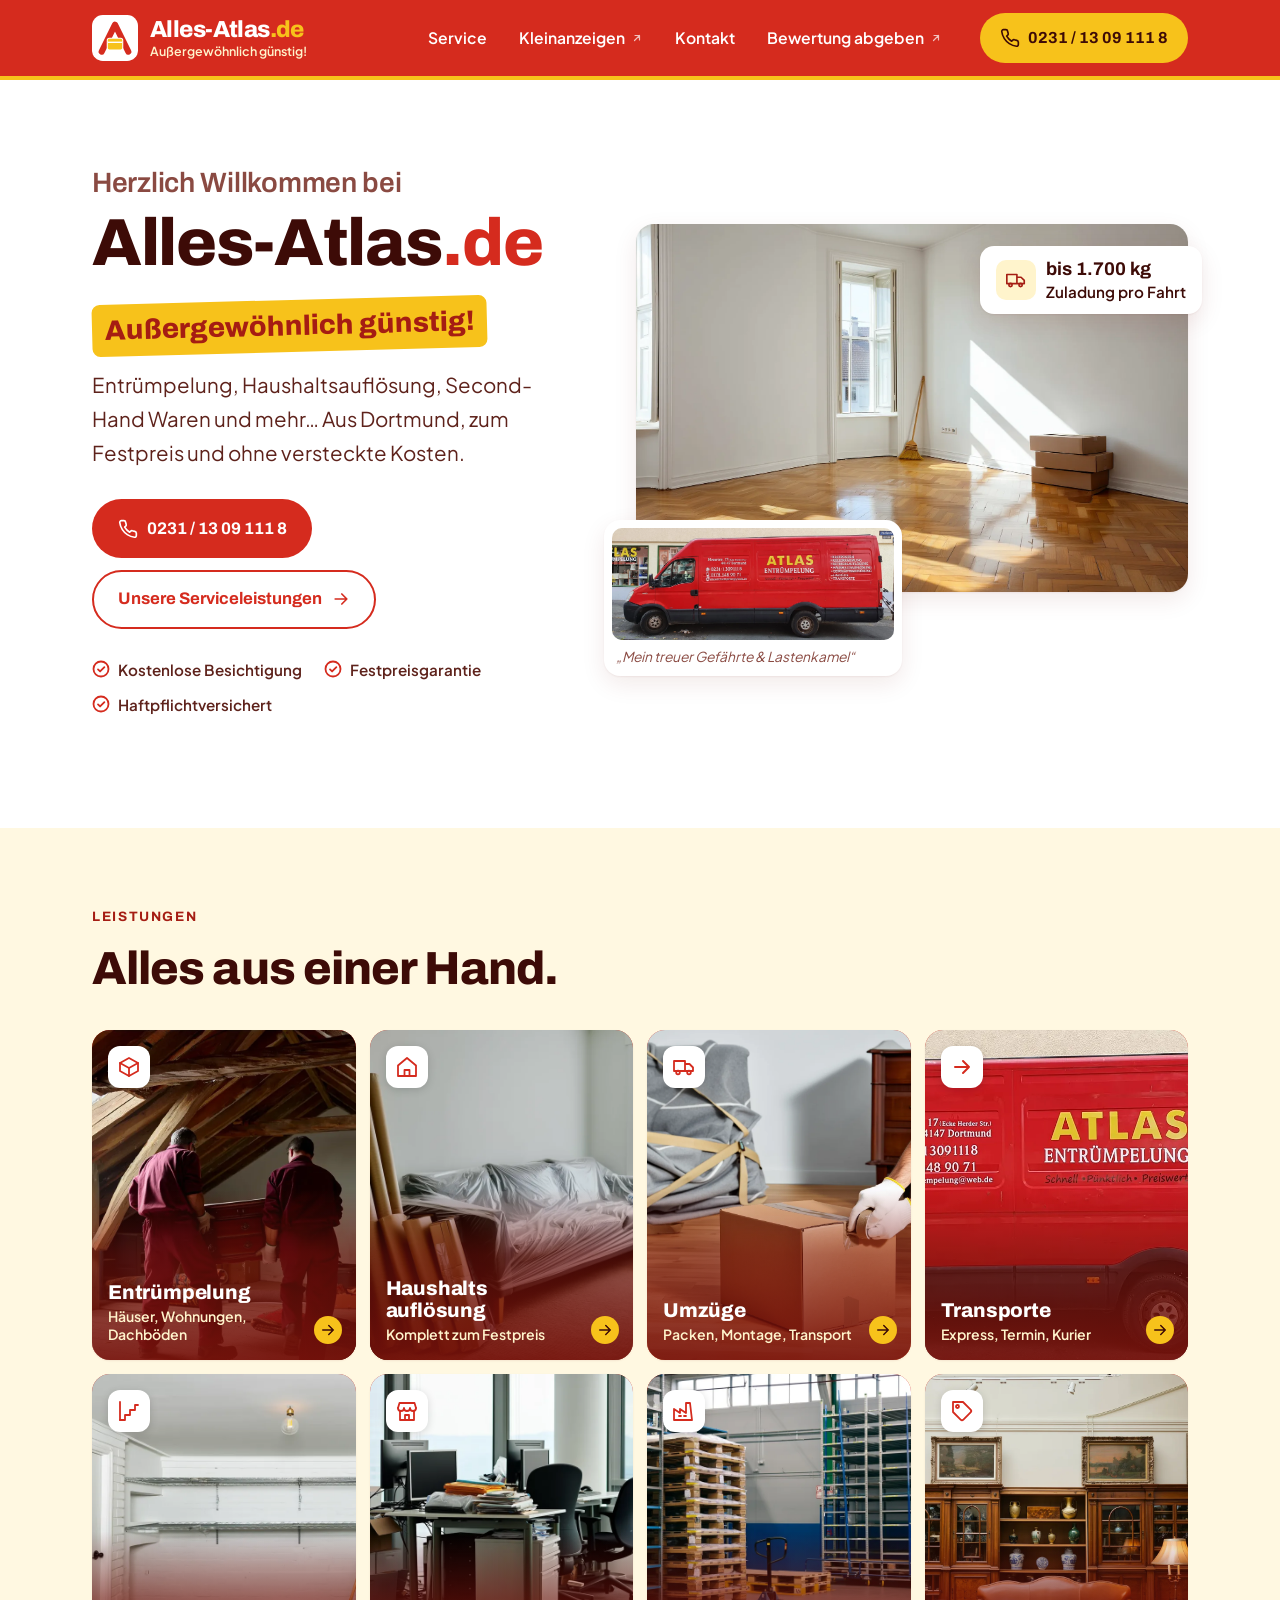
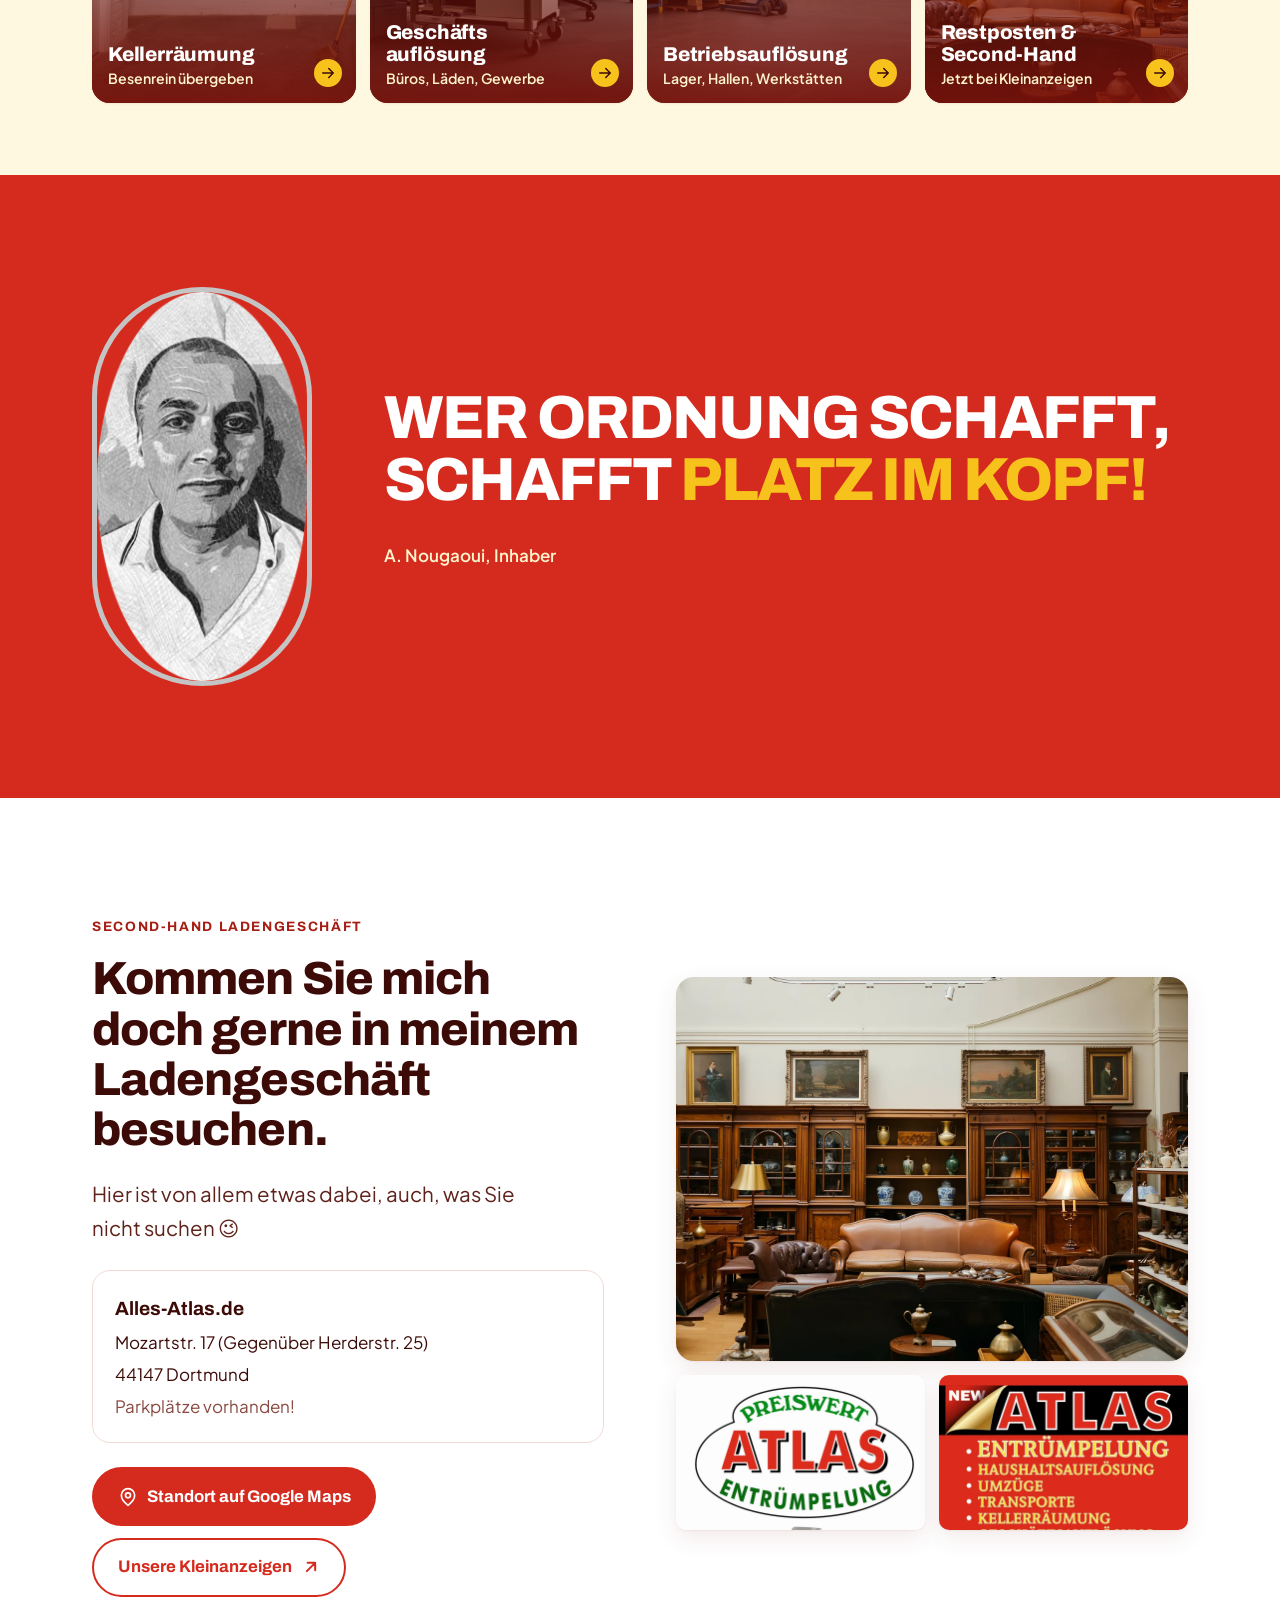
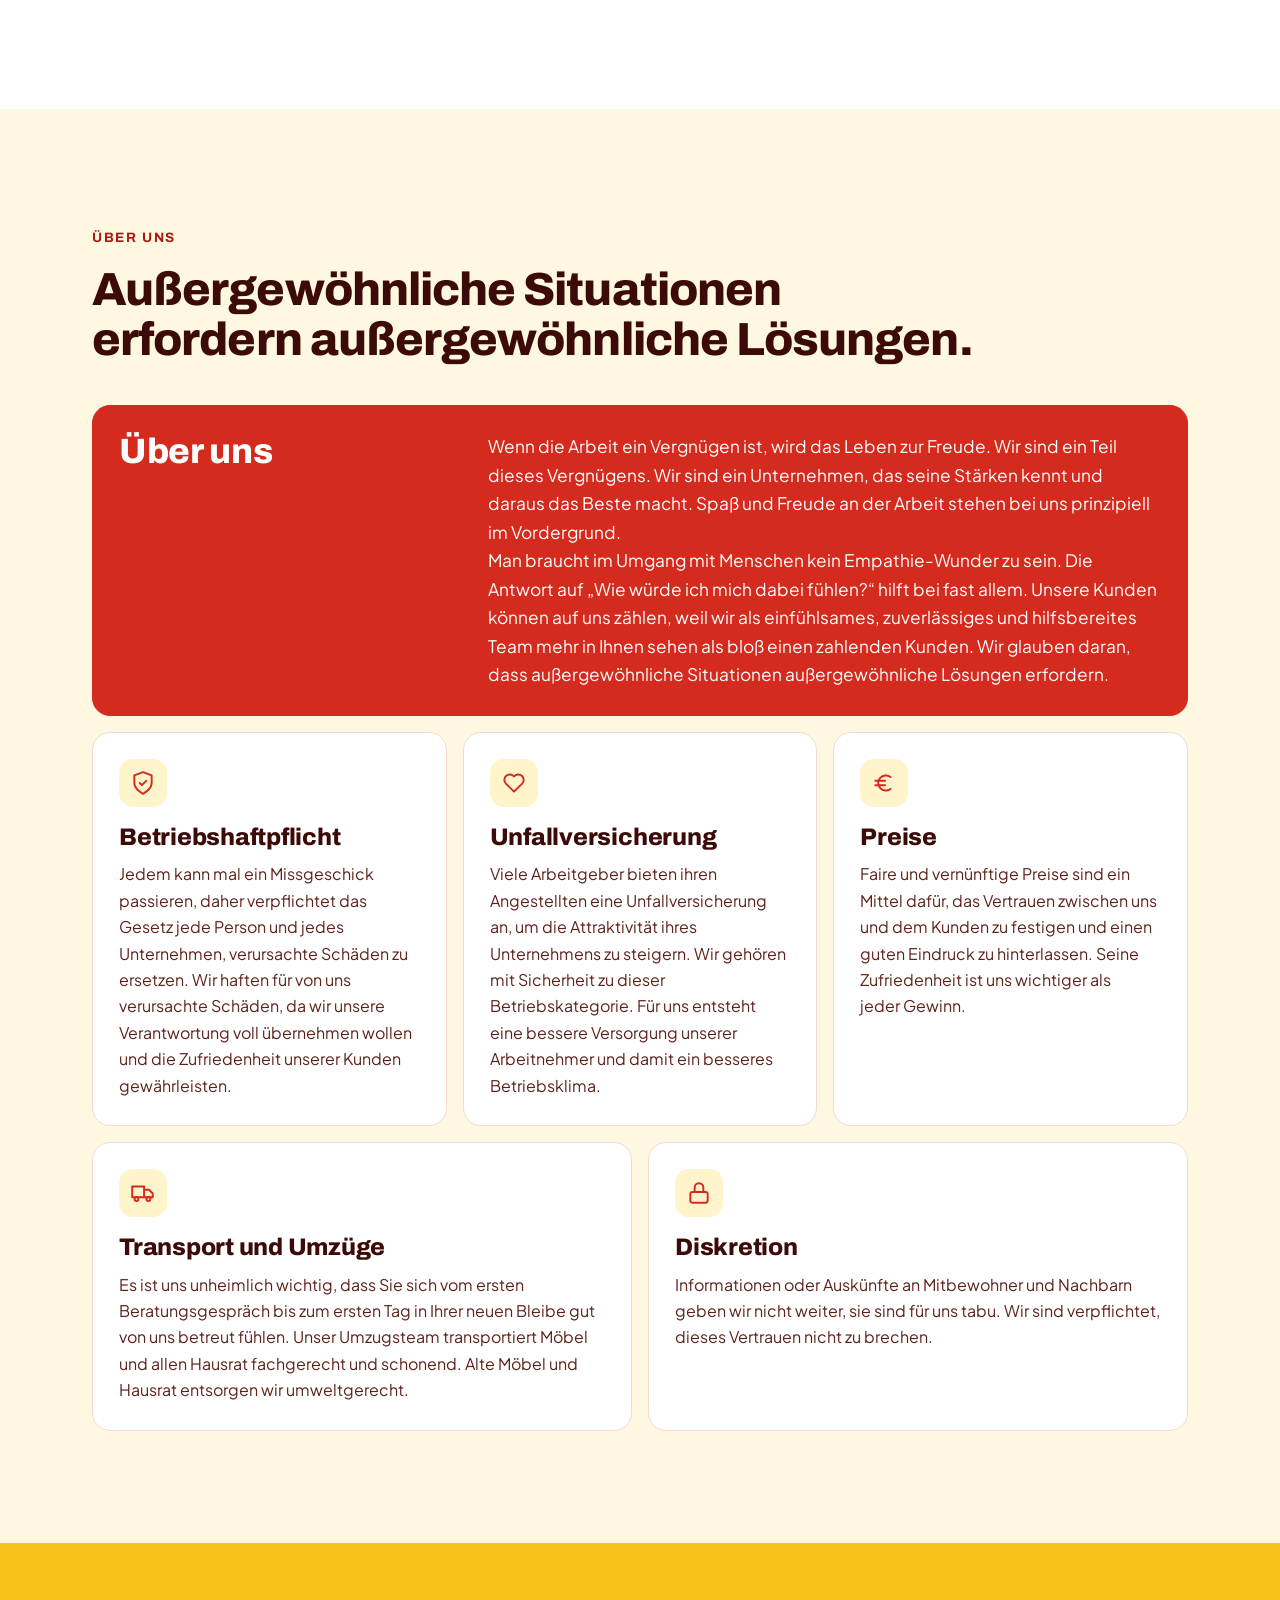
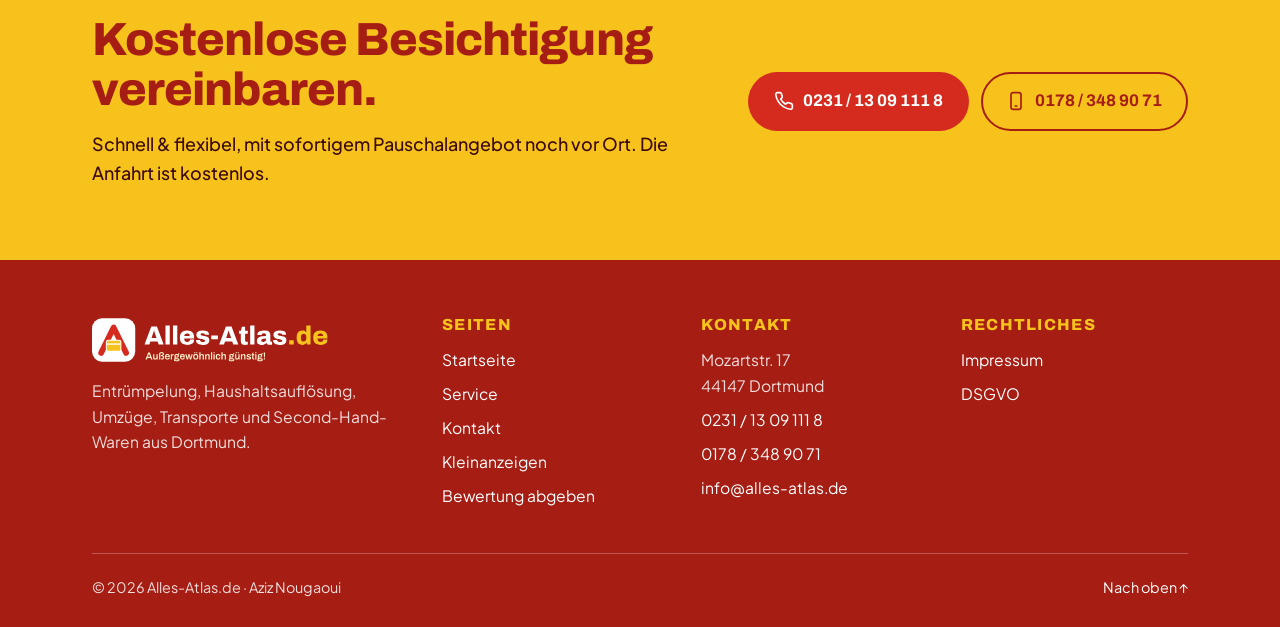
==== commit 385c1afd: "New fonts and red, white and yellow colour scheme - Fonts: Archivo (headings) and Plus Jakarta Sans " ====
--- a/index.html
+++ b/index.html
@@ -18,8 +18,8 @@
 <link rel="icon" href="assets/brand/favicon.svg" type="image/svg+xml">
 <link rel="icon" href="assets/brand/favicon-32.png" sizes="32x32" type="image/png">
 <link rel="apple-touch-icon" href="assets/brand/apple-touch-icon.png">
-<link rel="preload" href="assets/fonts/bricolage-grotesque.woff2" as="font" type="font/woff2" crossorigin>
-<link rel="preload" href="assets/fonts/inter.woff2" as="font" type="font/woff2" crossorigin>
+<link rel="preload" href="assets/fonts/archivo.woff2" as="font" type="font/woff2" crossorigin>
+<link rel="preload" href="assets/fonts/plus-jakarta-sans.woff2" as="font" type="font/woff2" crossorigin>
 <link rel="stylesheet" href="assets/css/style.css">
 <script type="application/ld+json">{"@context": "https://schema.org", "@type": "LocalBusiness", "name": "Alles-Atlas.de · Atlas Entrümpelung", "description": "Entrümpelung, Haushaltsauflösung, Umzüge, Transporte und Second-Hand-Ladengeschäft in Dortmund.", "url": "https://alles-atlas.de/", "logo": "https://alles-atlas.de/assets/brand/logo.svg", "image": "https://alles-atlas.de/assets/img/transporter.webp", "telephone": "+49 231 13091118", "email": "info@alles-atlas.de", "founder": "Aziz Nougaoui", "slogan": "Außergewöhnlich günstig!", "address": {"@type": "PostalAddress", "streetAddress": "Mozartstr. 17", "postalCode": "44147", "addressLocality": "Dortmund", "addressCountry": "DE"}, "geo": {"@type": "GeoCoordinates", "latitude": 51.5258123, "longitude": 7.4542151}, "areaServed": "Dortmund", "sameAs": ["https://facebook.alles-atlas.de/", "https://kleinanzeigen.alles-atlas.de/"]}</script>
 </head>
@@ -27,6 +27,7 @@
 <svg width="0" height="0" style="position:absolute" aria-hidden="true">
   <defs>
     <symbol id="i-mark" viewBox="0 0 64 64"><rect width="64" height="64" rx="15" fill="#D52B1E"/><path d="M13.5 51 L32 13.5 L50.5 51" fill="none" stroke="#fff" stroke-width="8.5" stroke-linecap="round" stroke-linejoin="round"/><rect x="22" y="33" width="20" height="15" rx="2" fill="#F7C21B" stroke="#D52B1E" stroke-width="3" paint-order="stroke"/><path d="M22 38 H42" stroke="#D52B1E" stroke-width="2"/></symbol>
+    <symbol id="i-mark-inv" viewBox="0 0 64 64"><rect width="64" height="64" rx="15" fill="#fff"/><path d="M13.5 51 L32 13.5 L50.5 51" fill="none" stroke="#D52B1E" stroke-width="8.5" stroke-linecap="round" stroke-linejoin="round"/><rect x="22" y="33" width="20" height="15" rx="2" fill="#F7C21B" stroke="#fff" stroke-width="3" paint-order="stroke"/><path d="M22 38 H42" stroke="#fff" stroke-width="2"/></symbol>
     <symbol id="i-phone" viewBox="0 0 24 24" fill="none" stroke="currentColor" stroke-width="2" stroke-linecap="round" stroke-linejoin="round"><path d="M22 16.9v3a2 2 0 0 1-2.2 2 19.8 19.8 0 0 1-8.6-3.1 19.5 19.5 0 0 1-6-6A19.8 19.8 0 0 1 2.1 4.2 2 2 0 0 1 4.1 2h3a2 2 0 0 1 2 1.7c.1.9.4 1.8.7 2.7a2 2 0 0 1-.5 2.1L8 9.8a16 16 0 0 0 6 6l1.3-1.3a2 2 0 0 1 2.1-.4c.9.3 1.8.6 2.7.7a2 2 0 0 1 1.7 2z"/></symbol>
     <symbol id="i-mobile" viewBox="0 0 24 24" fill="none" stroke="currentColor" stroke-width="2" stroke-linecap="round" stroke-linejoin="round"><rect x="6" y="2" width="12" height="20" rx="2.5"/><path d="M11 18h2"/></symbol>
     <symbol id="i-mail" viewBox="0 0 24 24" fill="none" stroke="currentColor" stroke-width="2" stroke-linecap="round" stroke-linejoin="round"><rect x="2" y="4" width="20" height="16" rx="2.5"/><path d="m22 7-10 6L2 7"/></symbol>
@@ -57,7 +58,7 @@
 <header class="site-header">
   <div class="wrap header-inner">
     <a class="brand" href="./" aria-label="Alles-Atlas.de, zur Startseite">
-      <svg aria-hidden="true"><use href="#i-mark"/></svg>
+      <svg aria-hidden="true"><use href="#i-mark-inv"/></svg>
       <span class="brand-text">
         <span class="brand-name">Alles-Atlas<span>.de</span></span>
         <span class="brand-tag">Außergewöhnlich günstig!</span>
@@ -70,7 +71,7 @@
       <a href="https://bewertung.alles-atlas.de" target="_blank" rel="noopener">Bewertung abgeben <svg class="ext" aria-hidden="true"><use href="#i-ext"/></svg></a>
       <a class="nav-call" href="tel:+4923113091118">Jetzt anrufen</a>
     </nav>
-    <a class="btn btn--primary header-call" href="tel:+4923113091118" aria-label="Anrufen: 0231 13 09 111 8"><svg aria-hidden="true"><use href="#i-phone"/></svg><span class="label-long">0231 / 13 09 111 8</span></a>
+    <a class="btn btn--yellow header-call" href="tel:+4923113091118" aria-label="Anrufen: 0231 13 09 111 8"><svg aria-hidden="true"><use href="#i-phone"/></svg><span class="label-long">0231 / 13 09 111 8</span></a>
     <button class="menu-toggle" type="button" aria-controls="nav" aria-expanded="false" aria-label="Menü öffnen"><svg aria-hidden="true"><use href="#i-menu"/></svg></button>
   </div>
 </header>
@@ -79,7 +80,7 @@
 <section class="hero">
   <div class="wrap hero-grid">
     <div>
-      <h1><span class="welcome">Herzlich Willkommen bei</span>Alles-Atlas<span class="tld">.de</span></h1>
+      <h1><span class="welcome">Herzlich Willkommen bei</span><span class="name">Alles-Atlas<span class="tld">.de</span></span></h1>
       <p class="hero-claim">Außergewöhnlich günstig!</p>
       <p class="lead">Entrümpelung, Haushaltsauflösung, Second-Hand Waren und mehr… Aus Dortmund, zum Festpreis und ohne versteckte Kosten.</p>
       <div class="btn-row">
@@ -243,14 +244,14 @@
   </div>
 </section>
 
-<section class="section section--red section--tight" aria-labelledby="cta">
+<section class="section section--yellow section--tight" aria-labelledby="cta">
   <div class="wrap cta">
     <div>
       <h2 id="cta">Kostenlose Besichtigung vereinbaren.</h2>
       <p>Schnell &amp; flexibel, mit sofortigem Pauschalangebot noch vor Ort. Die Anfahrt ist kostenlos.</p>
     </div>
     <div class="btn-row">
-      <a class="btn btn--yellow" href="tel:+4923113091118"><svg aria-hidden="true"><use href="#i-phone"/></svg>0231 / 13 09 111 8</a>
+      <a class="btn btn--primary" href="tel:+4923113091118"><svg aria-hidden="true"><use href="#i-phone"/></svg>0231 / 13 09 111 8</a>
       <a class="btn btn--ghost" href="tel:+491783489071"><svg aria-hidden="true"><use href="#i-mobile"/></svg>0178 / 348 90 71</a>
     </div>
   </div>
--- a/assets/css/style.css
+++ b/assets/css/style.css
@@ -1,38 +1,44 @@
 /* Alles-Atlas.de Stylesheet
-   Marke: Atlas-Rot, Lastenkamel-Gelb, Tinte, Papier */
+   Marke: Rot, Weiß, Gelb · Schriften: Archivo + Plus Jakarta Sans */
 
 @font-face {
-  font-family: "Bricolage Grotesque";
-  src: url("../fonts/bricolage-grotesque.woff2") format("woff2");
+  font-family: "Archivo";
+  src: url("../fonts/archivo.woff2") format("woff2");
+  font-weight: 100 900;
+  font-display: swap;
+}
+@font-face {
+  font-family: "Plus Jakarta Sans";
+  src: url("../fonts/plus-jakarta-sans.woff2") format("woff2");
   font-weight: 200 800;
   font-display: swap;
 }
-@font-face {
-  font-family: "Inter";
-  src: url("../fonts/inter.woff2") format("woff2");
-  font-weight: 100 900;
-  font-display: swap;
-}
 
 :root {
+  /* Rot */
   --red: #d52b1e;
-  --red-deep: #a81f15;
+  --red-deep: #a51d13;
+  --red-tint: #fdecea;
+  /* Gelb */
   --yellow: #f7c21b;
-  --yellow-soft: #fdf0c4;
-  --ink: #1d1b19;
-  --ink-2: #4a443e;
-  --muted: #6b635b;
-  --paper: #fbf6ee;
-  --paper-2: #f3ebdf;
+  --yellow-soft: #fff4cc;
+  /* Weiß */
+  --white: #ffffff;
+  /* Schrift in sehr dunklem Rot statt Schwarz */
+  --ink: #3d0b07;
+  --ink-2: #5e221b;
+  --muted: #8a4a42;
+  --paper: #ffffff;
+  --paper-2: #fff8e1;
   --card: #ffffff;
-  --line: #e6dccd;
-
-  --font-display: "Bricolage Grotesque", "Arial Black", system-ui, sans-serif;
-  --font-body: "Inter", system-ui, -apple-system, "Segoe UI", Roboto, sans-serif;
+  --line: #f2d9d5;
+
+  --font-display: "Archivo", "Arial Black", system-ui, sans-serif;
+  --font-body: "Plus Jakarta Sans", system-ui, -apple-system, "Segoe UI", Roboto, sans-serif;
 
   --radius: 18px;
   --radius-sm: 10px;
-  --shadow: 0 1px 2px rgba(29, 27, 25, .06), 0 8px 24px rgba(29, 27, 25, .07);
+  --shadow: 0 1px 2px rgba(110, 18, 11, .06), 0 8px 24px rgba(110, 18, 11, .09);
   --wrap: 1160px;
   --gutter: clamp(16px, 4vw, 32px);
 }
@@ -72,9 +78,9 @@
 .section { padding-block: clamp(56px, 9vw, 112px); }
 .section--tight { padding-block: clamp(40px, 6vw, 72px); }
 .section--alt { background: var(--paper-2); }
-.section--ink { background: var(--ink); color: #f4eee6; }
-.section--ink h2, .section--ink h3 { color: #fff; }
-.section--red { background: var(--red); color: #fff; }
+.section--ink, .section--red { background: var(--red); color: #fff; }
+.section--ink h2, .section--ink h3, .section--red h2, .section--red h3 { color: #fff; }
+.section--yellow { background: var(--yellow); color: var(--ink); }
 
 .eyebrow {
   display: inline-flex; align-items: center; gap: .5em;
@@ -87,7 +93,7 @@
 .section--ink .eyebrow, .section--red .eyebrow { color: var(--yellow); }
 .lead { font-size: clamp(1.1rem, 1.6vw, 1.3rem); color: var(--ink-2); max-width: 62ch; }
 .muted { color: var(--muted); }
-.skip-link { position: absolute; left: -9999px; top: 8px; background: var(--ink); color: #fff; padding: 10px 16px; border-radius: 8px; z-index: 100; }
+.skip-link { position: absolute; left: -9999px; top: 8px; background: var(--red); color: #fff; padding: 10px 16px; border-radius: 8px; z-index: 100; }
 .skip-link:focus { left: 8px; }
 
 /* ---------- Buttons ---------- */
@@ -105,45 +111,45 @@
 .btn--primary:hover { background: var(--red-deep); color: #fff; }
 .btn--yellow { background: var(--yellow); color: var(--ink); }
 .btn--yellow:hover { background: #ffd23f; color: var(--ink); }
-.btn--ghost { border-color: currentColor; color: var(--ink); background: transparent; }
-.btn--ghost:hover { background: var(--ink); color: #fff; border-color: var(--ink); }
+.btn--ghost { border-color: currentColor; color: var(--red); background: transparent; }
+.btn--ghost:hover { background: var(--red); color: #fff; border-color: var(--red); }
 .section--ink .btn--ghost, .section--red .btn--ghost { color: #fff; }
-.section--ink .btn--ghost:hover, .section--red .btn--ghost:hover { background: #fff; color: var(--ink); border-color: #fff; }
+.section--ink .btn--ghost:hover, .section--red .btn--ghost:hover { background: #fff; color: var(--red); border-color: #fff; }
+.section--yellow .btn--ghost { color: var(--red-deep); }
+.section--yellow .btn--ghost:hover { background: var(--red-deep); color: #fff; border-color: var(--red-deep); }
 .btn-row { display: flex; flex-wrap: wrap; gap: 12px; }
 
 /* ---------- Header ---------- */
 .site-header {
   position: sticky; top: 0; z-index: 50;
-  background: rgba(251, 246, 238, .92);
-  backdrop-filter: saturate(1.4) blur(10px);
-  -webkit-backdrop-filter: saturate(1.4) blur(10px);
-  border-bottom: 1px solid transparent;
-  transition: border-color .2s ease;
-}
-.site-header.is-scrolled { border-bottom-color: var(--line); }
+  background: var(--red);
+  border-bottom: 4px solid var(--yellow);
+  transition: box-shadow .2s ease;
+}
+.site-header.is-scrolled { box-shadow: 0 6px 20px rgba(110, 18, 11, .18); }
 .header-inner { display: flex; align-items: center; gap: 24px; min-height: 76px; }
-.brand { display: inline-flex; align-items: center; gap: 12px; text-decoration: none; color: var(--ink); margin-right: auto; }
+.brand { display: inline-flex; align-items: center; gap: 12px; text-decoration: none; color: #fff; margin-right: auto; }
 .brand svg { width: 46px; height: 46px; flex: none; }
 .brand-text { display: flex; flex-direction: column; line-height: 1; }
 .brand-name { font-family: var(--font-display); font-weight: 800; font-size: 1.45rem; letter-spacing: -.025em; }
-.brand-name span { color: var(--red); }
-.brand-tag { font-size: .78rem; font-weight: 600; color: var(--muted); margin-top: 4px; }
+.brand-name span { color: var(--yellow); }
+.brand-tag { font-size: .78rem; font-weight: 600; color: var(--yellow-soft); margin-top: 4px; }
 
 .nav { display: flex; align-items: center; gap: 4px; }
 .nav a {
   display: inline-flex; align-items: center; gap: 6px;
   padding: 10px 14px; border-radius: 999px;
   font-weight: 600; font-size: .98rem;
-  color: var(--ink); text-decoration: none;
-}
-.nav a:hover { background: var(--paper-2); color: var(--ink); }
-.nav a[aria-current="page"] { background: var(--ink); color: #fff; }
-.nav .ext { width: 12px; height: 12px; opacity: .55; }
+  color: #fff; text-decoration: none;
+}
+.nav a:hover { background: var(--red-deep); color: #fff; }
+.nav a[aria-current="page"] { background: #fff; color: var(--red); }
+.nav .ext { width: 12px; height: 12px; opacity: .7; }
 .header-call { min-height: 46px; padding: .6em 1.1em; font-size: 1rem; }
 
 .menu-toggle {
   display: none; width: 48px; height: 48px; border-radius: 12px;
-  border: 1px solid var(--line); background: var(--card); color: var(--ink); cursor: pointer;
+  border: 0; background: #fff; color: var(--red); cursor: pointer;
   align-items: center; justify-content: center;
 }
 .menu-toggle svg { width: 24px; height: 24px; }
@@ -158,13 +164,13 @@
     position: absolute; left: 0; right: 0; top: 100%;
     flex-direction: column; align-items: stretch; gap: 2px;
     padding: 12px var(--gutter) 20px;
-    background: var(--paper); border-bottom: 1px solid var(--line);
-    box-shadow: 0 16px 24px rgba(29, 27, 25, .08);
+    background: var(--red); border-bottom: 4px solid var(--yellow);
+    box-shadow: 0 16px 24px rgba(110, 18, 11, .2);
     display: none;
   }
   .nav.is-open { display: flex; }
   .nav a { padding: 14px 12px; font-size: 1.1rem; border-radius: 12px; }
-  .nav .nav-call { margin-top: 8px; justify-content: center; background: var(--red); color: #fff; }
+  .nav .nav-call { margin-top: 8px; justify-content: center; background: var(--yellow); color: var(--ink); }
 }
 @media (min-width: 861px) { .nav .nav-call { display: none; } }
 @media (max-width: 380px) { .brand-tag { display: none; } .brand-name { font-size: 1.25rem; } }
@@ -172,14 +178,15 @@
 /* ---------- Hero ---------- */
 .hero { padding-block: clamp(40px, 7vw, 88px) clamp(48px, 8vw, 96px); overflow: hidden; }
 .hero-grid { display: grid; grid-template-columns: 1fr 1.15fr; gap: clamp(32px, 5vw, 64px); align-items: center; }
-.hero h1 { margin-bottom: .3em; }
+.hero h1 { margin-bottom: .3em; font-size: clamp(2.3rem, 5.2vw, 4.2rem); }
+.hero h1 .name { white-space: nowrap; }
 .hero h1 .welcome { display: block; font-size: .42em; font-weight: 600; letter-spacing: -.01em; color: var(--muted); margin-bottom: .35em; }
 .hero h1 .tld { color: var(--red); }
 .hero-claim {
   display: inline-block;
   font-family: var(--font-display); font-weight: 800;
   font-size: clamp(1.3rem, 2.4vw, 1.75rem);
-  background: var(--yellow); color: var(--ink);
+  background: var(--yellow); color: var(--red-deep);
   padding: .1em .45em; border-radius: 8px;
   transform: rotate(-1.5deg);
   margin-bottom: 1.1rem;
@@ -219,9 +226,9 @@
   position: relative; isolation: isolate; overflow: hidden;
   display: flex; flex-direction: column; justify-content: space-between;
   aspect-ratio: 4 / 5; padding: 16px;
-  border-radius: var(--radius); background: var(--ink);
+  border-radius: var(--radius); background: var(--red);
   color: #fff; text-decoration: none;
-  box-shadow: 0 1px 2px rgba(29, 27, 25, .08);
+  box-shadow: 0 1px 2px rgba(110, 18, 11, .08);
   transition: transform .2s ease, box-shadow .2s ease;
 }
 .tile img {
@@ -231,7 +238,7 @@
 }
 .tile::after {
   content: ""; position: absolute; inset: 0; z-index: -1;
-  background: linear-gradient(180deg, rgba(29, 27, 25, 0) 30%, rgba(29, 27, 25, .55) 58%, rgba(29, 27, 25, .92) 100%);
+  background: linear-gradient(180deg, rgba(120, 18, 11, 0) 48%, rgba(120, 18, 11, .55) 68%, rgba(120, 18, 11, .92) 100%);
 }
 .tile:hover { transform: translateY(-3px); box-shadow: var(--shadow); color: #fff; }
 .tile:hover img { transform: scale(1.06); }
@@ -243,7 +250,7 @@
 .tile-icon svg { width: 24px; height: 24px; color: var(--red); }
 .tile-text { display: grid; gap: 4px; padding-right: 30px; }
 .tile-text strong { font-family: var(--font-display); font-weight: 800; font-size: 1.25rem; line-height: 1.1; letter-spacing: -.01em; overflow-wrap: normal; hyphens: manual; }
-.tile-text small { font-size: .88rem; font-weight: 500; color: #e9e1d6; line-height: 1.3; }
+.tile-text small { font-size: .88rem; font-weight: 600; color: var(--yellow-soft); line-height: 1.3; }
 .tile-go {
   position: absolute; right: 14px; bottom: 16px;
   width: 28px; height: 28px; padding: 5px; border-radius: 50%;
@@ -265,14 +272,14 @@
 /* ---------- Quote ---------- */
 .quote-grid { display: grid; grid-template-columns: auto 1fr; gap: clamp(28px, 6vw, 72px); align-items: center; }
 .quote-portrait { width: clamp(150px, 20vw, 220px); }
-.quote-portrait img { border-radius: 999px; filter: grayscale(1) contrast(1.05); }
+.quote-portrait img { border-radius: 999px; filter: grayscale(1) contrast(1.05); border: 5px solid var(--yellow); }
 .bigquote {
   font-family: var(--font-display); font-weight: 800;
   font-size: clamp(2rem, 5vw, 3.8rem); line-height: 1.02; letter-spacing: -.03em;
   margin: 0 0 .5em; text-transform: uppercase;
 }
 .bigquote em { font-style: normal; color: var(--yellow); }
-.quote-by { font-weight: 600; color: #cfc6ba; }
+.quote-by { font-weight: 600; color: var(--yellow-soft); }
 @media (max-width: 680px) { .quote-grid { grid-template-columns: 1fr; } }
 
 /* ---------- Split / Shop ---------- */
@@ -300,12 +307,12 @@
 .value:nth-last-child(-n+2) { grid-column: span 3; }
 .value { background: var(--card); border: 1px solid var(--line); border-radius: var(--radius); padding: 26px; }
 .value .icon { width: 48px; height: 48px; border-radius: 14px; background: var(--yellow-soft); display: grid; place-items: center; margin-bottom: 18px; }
-.value .icon svg { width: 26px; height: 26px; color: var(--red-deep); }
+.value .icon svg { width: 26px; height: 26px; color: var(--red); }
 .value h3 { margin-bottom: .45em; }
 .value p { margin: 0; color: var(--ink-2); font-size: 1rem; }
-.value--feature { grid-column: 1 / -1; display: grid; grid-template-columns: 1fr 2fr; gap: 32px; background: var(--ink); color: #f4eee6; border-color: var(--ink); }
+.value--feature { grid-column: 1 / -1; display: grid; grid-template-columns: 1fr 2fr; gap: 32px; background: var(--red); color: #fff; border-color: var(--red); }
 .value--feature h3 { color: #fff; font-size: clamp(1.6rem, 3vw, 2.2rem); }
-.value--feature p { color: #e2dacf; font-size: 1.08rem; }
+.value--feature p { color: #fff; font-size: 1.08rem; }
 @media (max-width: 900px) {
   .values { grid-template-columns: 1fr 1fr; }
   .value, .value:nth-last-child(-n+2) { grid-column: span 1; }
@@ -319,7 +326,8 @@
 /* ---------- CTA band ---------- */
 .cta { display: grid; grid-template-columns: 1.4fr 1fr; gap: 32px; align-items: center; }
 .cta h2 { margin-bottom: .3em; }
-.cta p { margin: 0; color: #ffe9e6; font-size: 1.12rem; }
+.cta p { margin: 0; font-size: 1.12rem; font-weight: 500; }
+.section--yellow .cta h2 { color: var(--red-deep); }
 .cta .btn-row { justify-content: flex-end; }
 @media (max-width: 860px) { .cta { grid-template-columns: 1fr; } .cta .btn-row { justify-content: flex-start; } }
 
@@ -334,7 +342,7 @@
   background: var(--card); border: 1px solid var(--line);
   font-weight: 600; text-decoration: none; color: var(--ink);
 }
-.chip:hover { border-color: var(--ink); color: var(--ink); }
+.chip:hover { border-color: var(--red); color: var(--red); }
 .chip .n { font-family: var(--font-display); color: var(--red); font-weight: 800; }
 
 /* ---------- Service detail ---------- */
@@ -367,10 +375,10 @@
 .callout p:last-child { margin: 0; }
 .callout strong { font-family: var(--font-display); }
 
-.pullquote { margin: 1.8rem 0; padding: 22px 24px; background: var(--ink); color: #fff; border-radius: var(--radius); }
+.pullquote { margin: 1.8rem 0; padding: 22px 24px; background: var(--red); color: #fff; border-radius: var(--radius); border-left: 8px solid var(--yellow); }
 .pullquote p { font-family: var(--font-display); font-weight: 800; font-size: clamp(1.35rem, 2.6vw, 1.75rem); line-height: 1.15; margin: 0 0 .3em; letter-spacing: -.015em; }
 .pullquote p + p { font-size: 1.15rem; color: var(--yellow); }
-.pullquote cite { font-style: normal; color: #cfc6ba; font-weight: 600; font-size: .95rem; }
+.pullquote cite { font-style: normal; color: var(--yellow-soft); font-weight: 600; font-size: .95rem; }
 
 .subgrid { display: grid; grid-template-columns: 1fr 1fr; gap: 14px; margin: 1.5rem 0; }
 .subgrid > div { background: var(--card); border: 1px solid var(--line); border-radius: 14px; padding: 18px 20px; }
@@ -379,14 +387,14 @@
 @media (max-width: 640px) { .subgrid { grid-template-columns: 1fr; } }
 
 .pills { display: flex; flex-wrap: wrap; gap: 10px; padding: 0; margin: 0 0 1.4rem; list-style: none; }
-.pills li { font-family: var(--font-display); font-weight: 700; background: var(--ink); color: #fff; padding: 8px 16px; border-radius: 999px; }
+.pills li { font-family: var(--font-display); font-weight: 700; background: var(--red); color: #fff; padding: 8px 16px; border-radius: 999px; }
 
 .van { margin-top: 1.8rem; background: var(--card); border: 1px solid var(--line); border-radius: var(--radius); overflow: hidden; }
 .van img { width: 100%; aspect-ratio: 2.5 / 1; object-fit: cover; }
 .van-body { padding: 20px 22px 22px; }
 .van-body h3 { margin-bottom: .8em; }
 .specs { display: grid; grid-template-columns: repeat(4, 1fr); gap: 10px; margin: 0; }
-.specs div { background: var(--paper); border-radius: 12px; padding: 12px 14px; }
+.specs div { background: var(--yellow-soft); border-radius: 12px; padding: 12px 14px; }
 .specs dt { font-size: .82rem; font-weight: 600; color: var(--muted); text-transform: uppercase; letter-spacing: .06em; }
 .specs dd { margin: 2px 0 0; font-family: var(--font-display); font-weight: 800; font-size: 1.4rem; }
 @media (max-width: 640px) { .specs { grid-template-columns: 1fr 1fr; } }
@@ -398,7 +406,7 @@
 .contact-lines { list-style: none; padding: 0; margin: 1.2rem 0 0; display: grid; gap: 10px; }
 .contact-lines a, .contact-lines .line {
   display: flex; align-items: center; gap: 14px;
-  padding: 14px 16px; border-radius: 14px; background: var(--paper);
+  padding: 14px 16px; border-radius: 14px; background: var(--red-tint);
   color: var(--ink); text-decoration: none; font-weight: 600;
   overflow-wrap: anywhere;
 }
@@ -420,15 +428,15 @@
 .legal .address-card { margin-top: 0; }
 
 /* ---------- Footer ---------- */
-.site-footer { background: var(--ink); color: #cfc6ba; padding-block: 56px 28px; font-size: .98rem; }
+.site-footer { background: var(--red-deep); color: rgba(255, 255, 255, .85); padding-block: 56px 28px; font-size: .98rem; }
 .site-footer a { color: #fff; text-decoration: none; }
 .site-footer a:hover { color: var(--yellow); }
 .footer-grid { display: grid; grid-template-columns: 1.4fr 1fr 1fr 1fr; gap: 32px; }
 .footer-brand img { width: 240px; margin-bottom: 14px; }
 .footer-brand p { max-width: 32ch; }
-.site-footer h3 { font-family: var(--font-display); color: #fff; font-size: 1rem; letter-spacing: .08em; text-transform: uppercase; margin-bottom: 14px; }
+.site-footer h3 { font-family: var(--font-display); color: var(--yellow); font-size: 1rem; letter-spacing: .08em; text-transform: uppercase; margin-bottom: 14px; }
 .site-footer ul { list-style: none; margin: 0; padding: 0; display: grid; gap: 8px; }
-.footer-bottom { display: flex; flex-wrap: wrap; justify-content: space-between; gap: 12px; margin-top: 44px; padding-top: 22px; border-top: 1px solid #3a3632; font-size: .9rem; }
+.footer-bottom { display: flex; flex-wrap: wrap; justify-content: space-between; gap: 12px; margin-top: 44px; padding-top: 22px; border-top: 1px solid rgba(255, 255, 255, .25); font-size: .9rem; }
 .to-top { display: inline-flex; gap: 6px; align-items: center; }
 @media (max-width: 860px) { .footer-grid { grid-template-columns: 1fr 1fr; } .footer-brand { grid-column: span 2; } }
 @media (max-width: 480px) { .footer-grid { grid-template-columns: 1fr; } .footer-brand { grid-column: span 1; } }
@@ -440,7 +448,7 @@
     position: fixed; left: 0; right: 0; bottom: 0; z-index: 40;
     display: grid; grid-template-columns: 1fr 1fr; gap: 8px;
     padding: 10px 12px calc(10px + env(safe-area-inset-bottom));
-    background: rgba(251, 246, 238, .96); border-top: 1px solid var(--line);
+    background: rgba(255, 255, 255, .97); border-top: 3px solid var(--yellow);
     backdrop-filter: blur(10px); -webkit-backdrop-filter: blur(10px);
   }
   .callbar .btn { min-height: 48px; font-size: 1rem; padding-inline: .8em; }
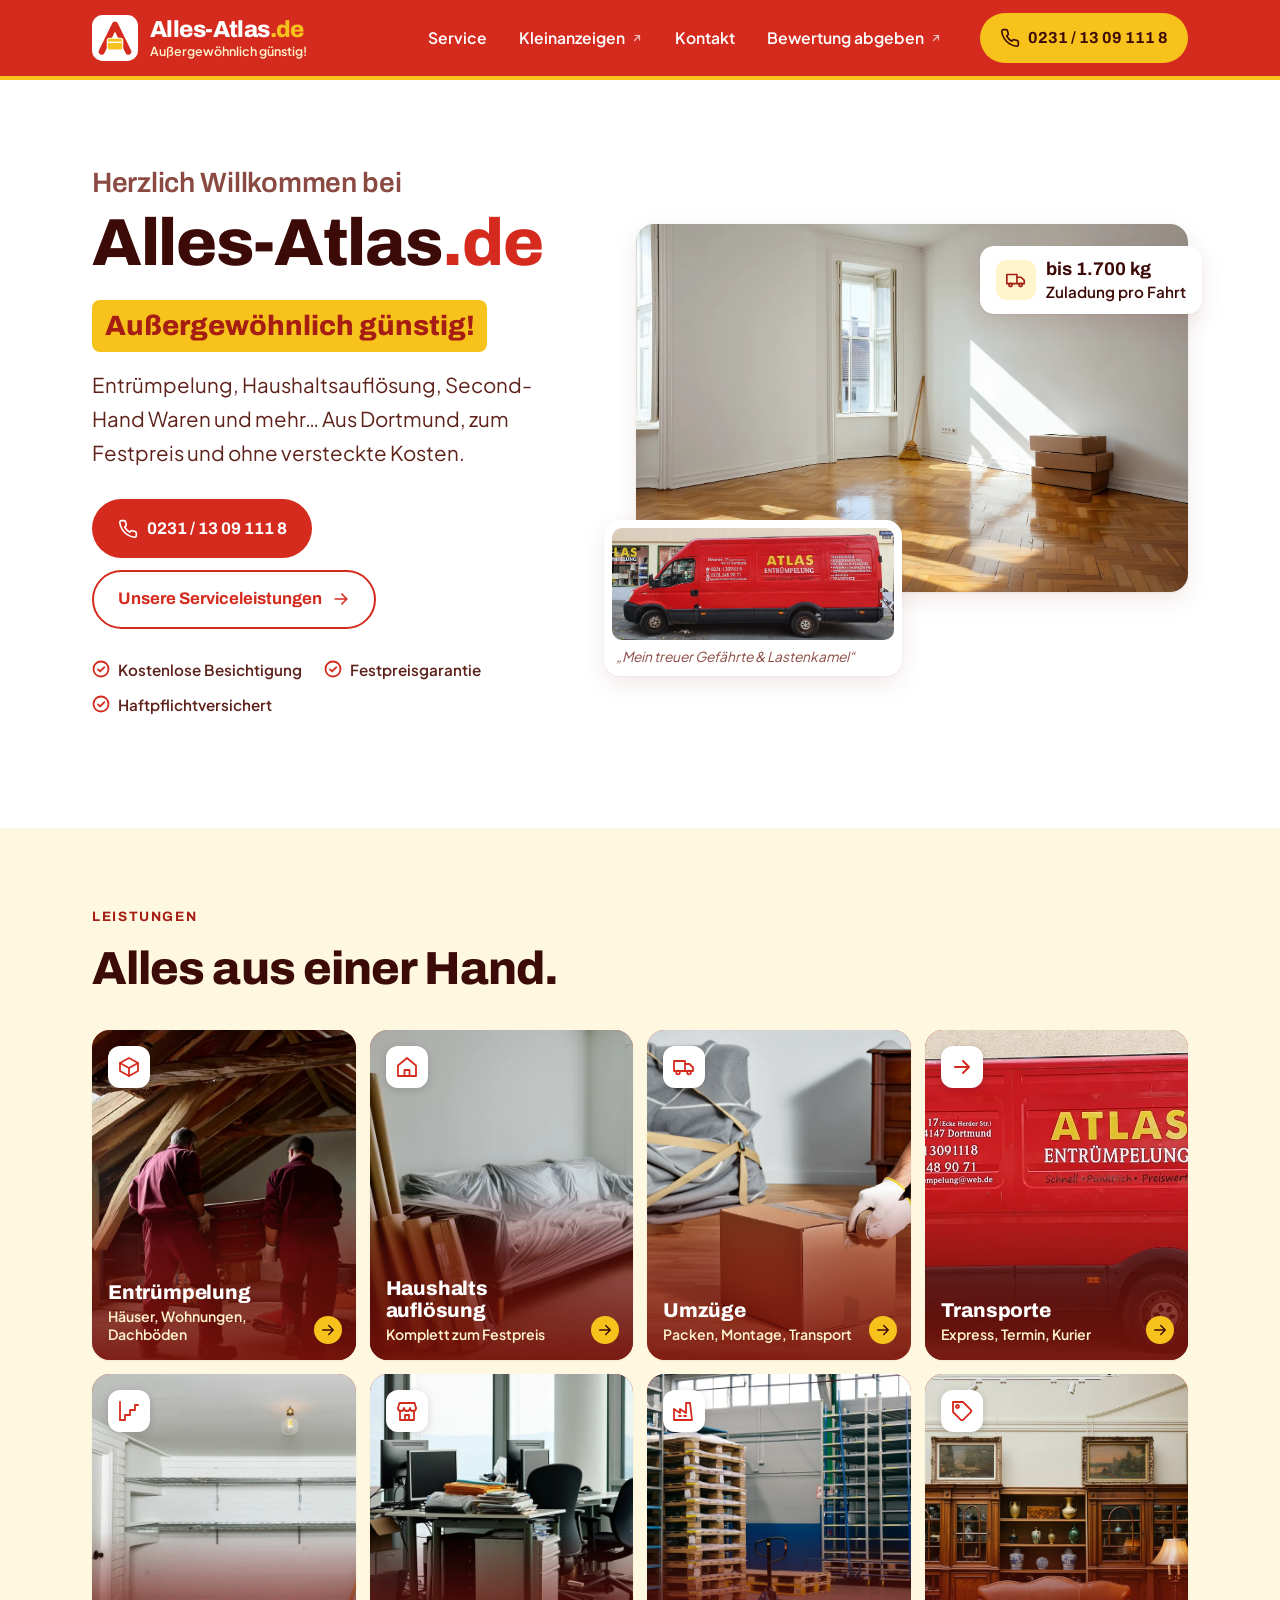
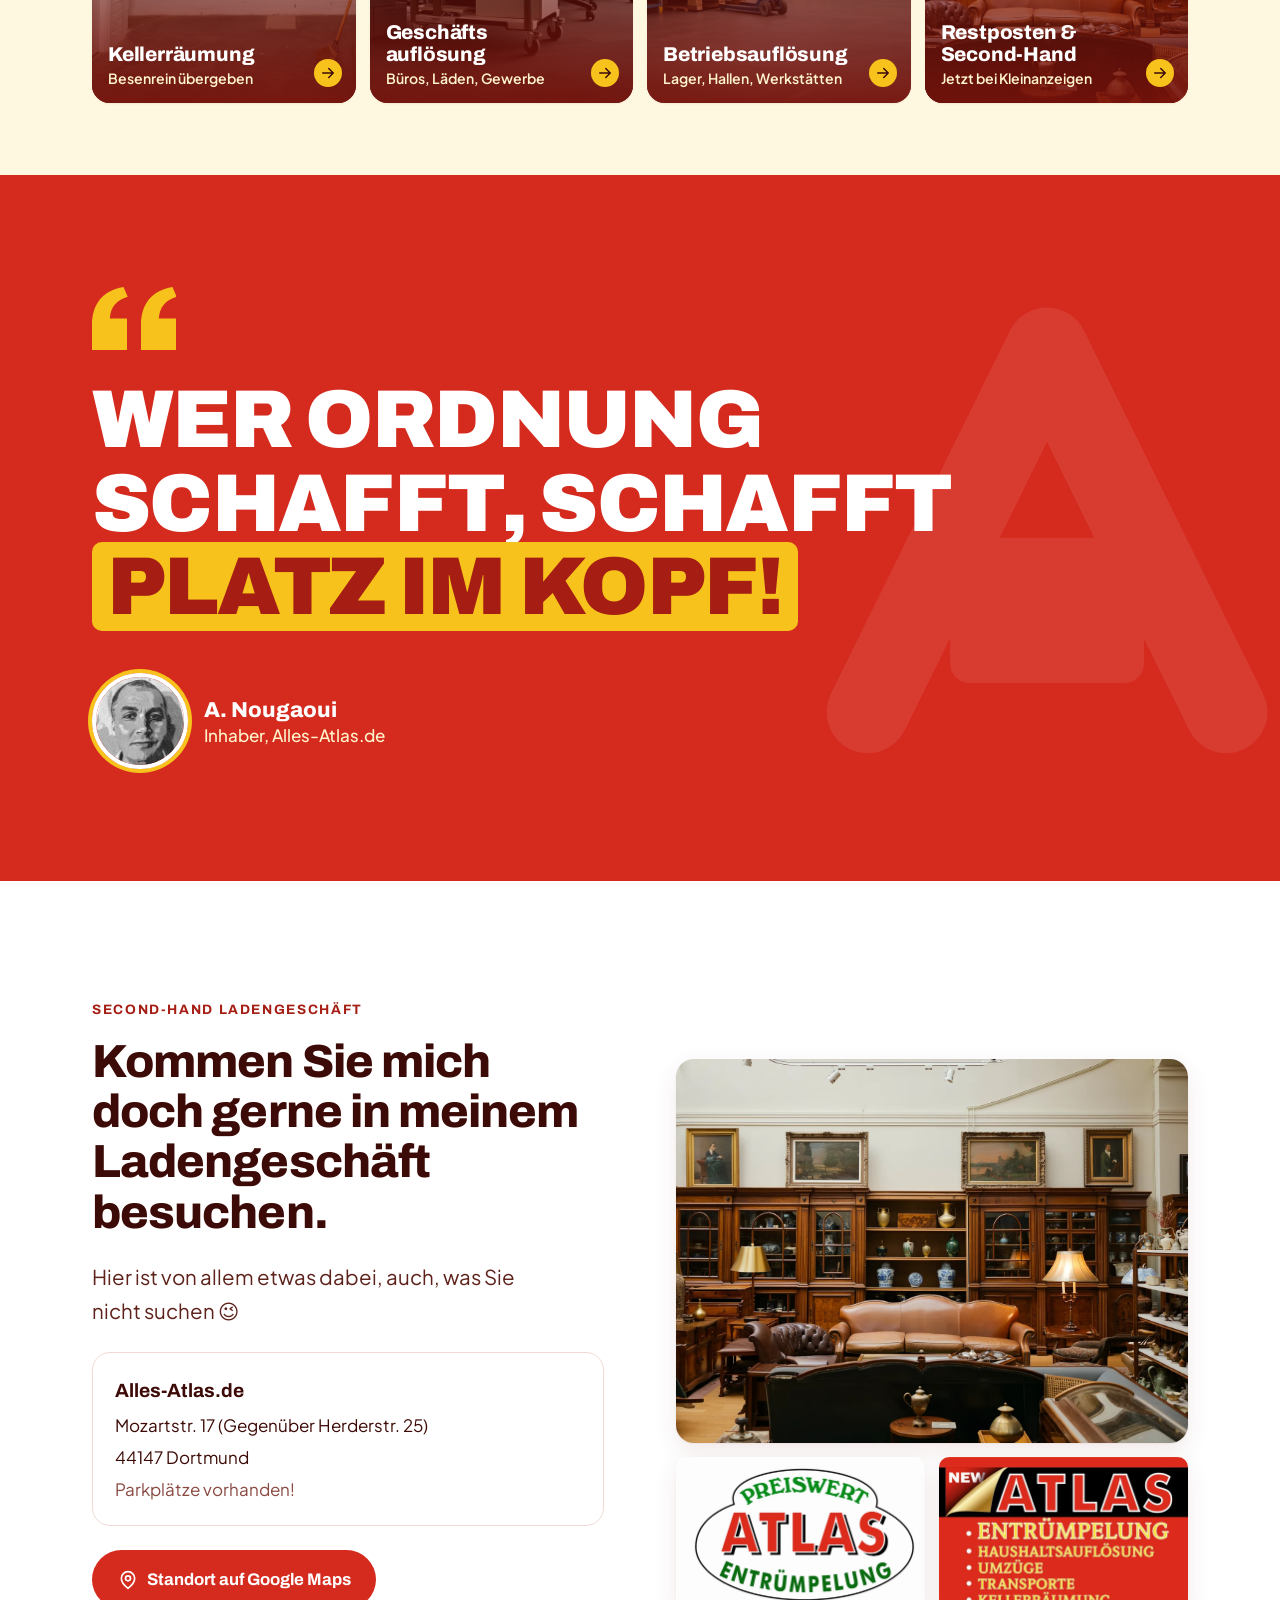
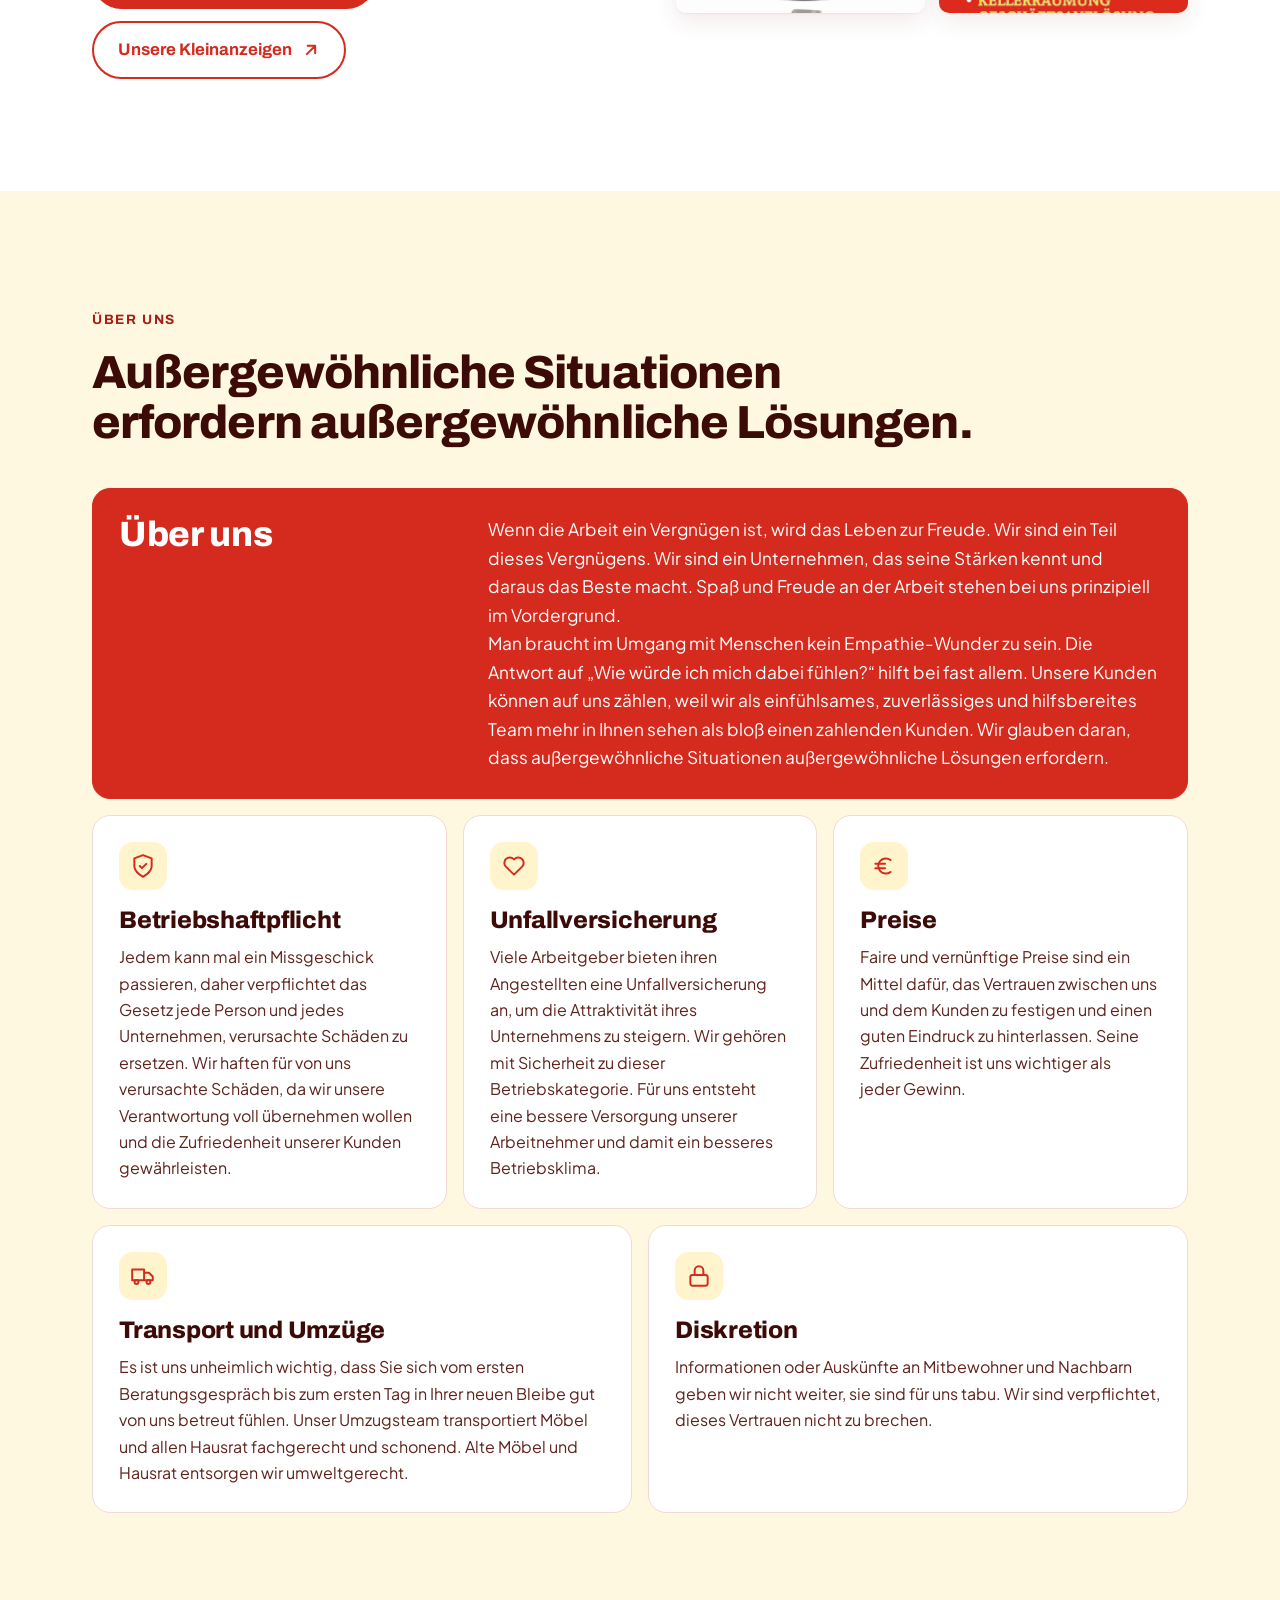
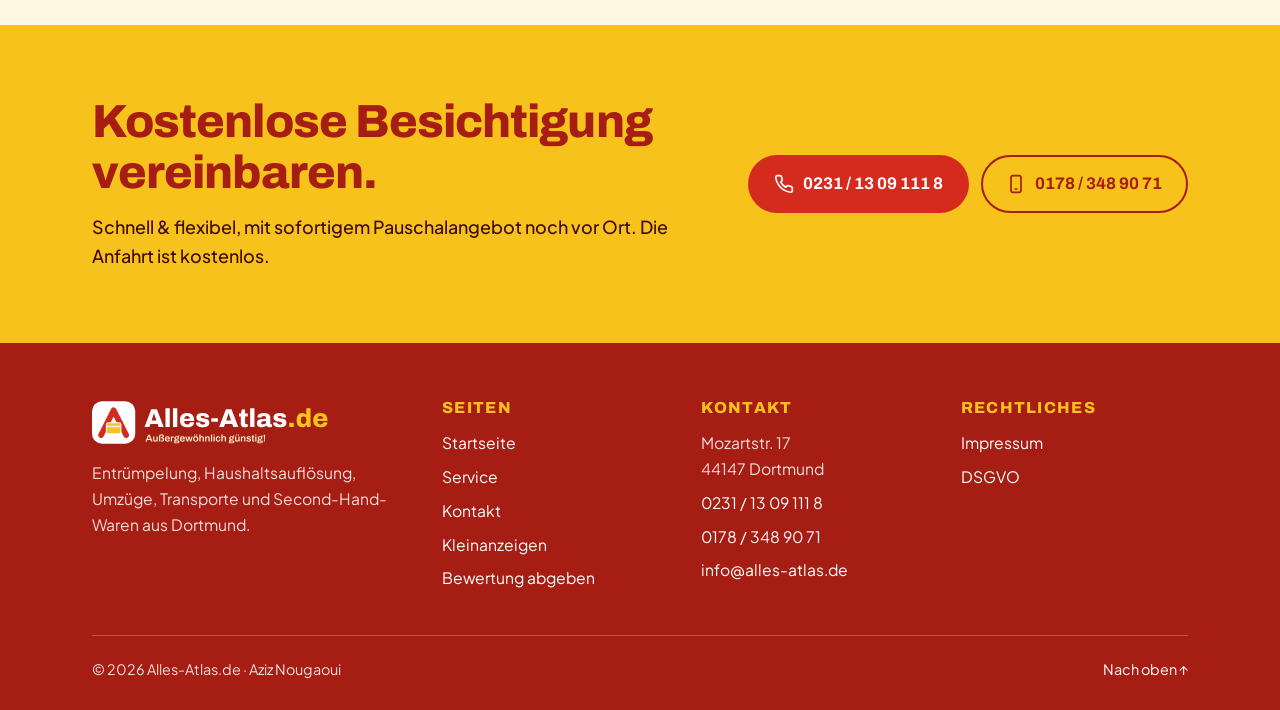
==== commit 7d584ff7: "Homepage motto as a bold quote card Big yellow quote mark, "Platz im Kopf!" in a yellow highlight, r" ====
--- a/index.html
+++ b/index.html
@@ -164,15 +164,19 @@
   </div>
 </section>
 
-<section class="section section--ink" aria-label="Unser Motto">
-  <div class="wrap quote-grid">
-    <div class="quote-portrait">
-      <img src="assets/img/a-nougaoui.webp" width="432" height="800" alt="Porträt von A. Nougaoui, Inhaber von Alles-Atlas.de" loading="lazy">
-    </div>
-    <blockquote style="margin:0">
-      <p class="bigquote">Wer Ordnung schafft, schafft <em>Platz im Kopf!</em></p>
-      <p class="quote-by">A. Nougaoui, Inhaber</p>
-    </blockquote>
+<section class="section section--ink motto" aria-label="Unser Motto">
+  <svg class="motto-bg" viewBox="0 0 64 64" aria-hidden="true"><path d="M13.5 51 L32 13.5 L50.5 51" fill="none" stroke="currentColor" stroke-width="8.5" stroke-linecap="round" stroke-linejoin="round"/><rect x="22" y="33" width="20" height="15" rx="2" fill="currentColor"/></svg>
+  <div class="wrap">
+    <figure class="motto-card">
+      <svg class="motto-mark" viewBox="0 0 48 36" aria-hidden="true"><path fill="currentColor" d="M0 36V22C0 9.5 6.2 2 18 0l2.4 5.6C13.8 7.6 10.6 11.6 10.2 18H20v18H0zm28 0V22C28 9.5 34.2 2 46 0l2.4 5.6C41.8 7.6 38.6 11.6 38.2 18H48v18H28z"/></svg>
+      <blockquote>
+        <p>Wer Ordnung schafft, schafft <mark>Platz im Kopf!</mark></p>
+      </blockquote>
+      <figcaption class="motto-by">
+        <img src="assets/img/a-nougaoui-rund.webp" width="360" height="360" alt="Porträt von A. Nougaoui" loading="lazy">
+        <span><strong>A. Nougaoui</strong>Inhaber, Alles-Atlas.de</span>
+      </figcaption>
+    </figure>
   </div>
 </section>
 
@@ -302,7 +306,7 @@
 
 <div class="callbar">
   <a class="btn btn--primary" href="tel:+4923113091118"><svg aria-hidden="true"><use href="#i-phone"/></svg>Anrufen</a>
-  <a class="btn btn--ghost" href="tel:+491783489071"><svg aria-hidden="true"><use href="#i-mobile"/></svg>Mobil</a>
+  <a class="btn btn--ghost" href="#" data-mail="info (at) alles-atlas.de" aria-label="E-Mail an info (at) alles-atlas.de schreiben"><svg aria-hidden="true"><use href="#i-mail"/></svg>E-Mail</a>
 </div>
 
 <script src="assets/js/main.js" defer></script>
--- a/assets/css/style.css
+++ b/assets/css/style.css
@@ -188,7 +188,6 @@
   font-size: clamp(1.3rem, 2.4vw, 1.75rem);
   background: var(--yellow); color: var(--red-deep);
   padding: .1em .45em; border-radius: 8px;
-  transform: rotate(-1.5deg);
   margin-bottom: 1.1rem;
 }
 .hero .lead { margin-bottom: 1.8rem; }
@@ -269,18 +268,34 @@
   .tile-go { top: 12px; bottom: auto; right: 12px; width: 26px; height: 26px; }
 }
 
-/* ---------- Quote ---------- */
-.quote-grid { display: grid; grid-template-columns: auto 1fr; gap: clamp(28px, 6vw, 72px); align-items: center; }
-.quote-portrait { width: clamp(150px, 20vw, 220px); }
-.quote-portrait img { border-radius: 999px; filter: grayscale(1) contrast(1.05); border: 5px solid var(--yellow); }
-.bigquote {
-  font-family: var(--font-display); font-weight: 800;
-  font-size: clamp(2rem, 5vw, 3.8rem); line-height: 1.02; letter-spacing: -.03em;
-  margin: 0 0 .5em; text-transform: uppercase;
-}
-.bigquote em { font-style: normal; color: var(--yellow); }
-.quote-by { font-weight: 600; color: var(--yellow-soft); }
-@media (max-width: 680px) { .quote-grid { grid-template-columns: 1fr; } }
+/* ---------- Motto / Zitat ---------- */
+.motto { position: relative; overflow: hidden; }
+.motto-bg {
+  position: absolute; right: -6%; top: 50%; transform: translateY(-50%);
+  width: min(62vw, 620px); height: auto; color: #fff; opacity: .08; pointer-events: none;
+}
+.motto-card { position: relative; margin: 0; max-width: 980px; }
+.motto-mark { display: block; width: clamp(56px, 8vw, 84px); height: auto; color: var(--yellow); margin-bottom: clamp(16px, 2.5vw, 28px); }
+.motto-card blockquote { margin: 0; }
+.motto-card blockquote p {
+  margin: 0;
+  font-family: var(--font-display); font-weight: 900; text-transform: uppercase;
+  font-size: clamp(2.2rem, 6.4vw, 5.2rem); line-height: 1.02; letter-spacing: -.02em;
+  color: #fff; text-wrap: balance;
+}
+.motto-card mark {
+  background: var(--yellow); color: var(--red-deep);
+  padding: 0 .18em; border-radius: .12em;
+  -webkit-box-decoration-break: clone; box-decoration-break: clone;
+}
+.motto-by { display: flex; align-items: center; gap: 16px; margin-top: clamp(28px, 4vw, 44px); }
+.motto-by img {
+  width: clamp(72px, 9vw, 96px); height: clamp(72px, 9vw, 96px); flex: none;
+  border-radius: 50%; object-fit: cover;
+  border: 4px solid #fff; box-shadow: 0 0 0 4px var(--yellow);
+}
+.motto-by span { display: grid; line-height: 1.3; color: var(--yellow-soft); font-weight: 500; }
+.motto-by strong { font-family: var(--font-display); font-size: 1.35rem; color: #fff; font-weight: 800; }
 
 /* ---------- Split / Shop ---------- */
 .split { display: grid; grid-template-columns: 1fr 1fr; gap: clamp(32px, 6vw, 72px); align-items: center; }
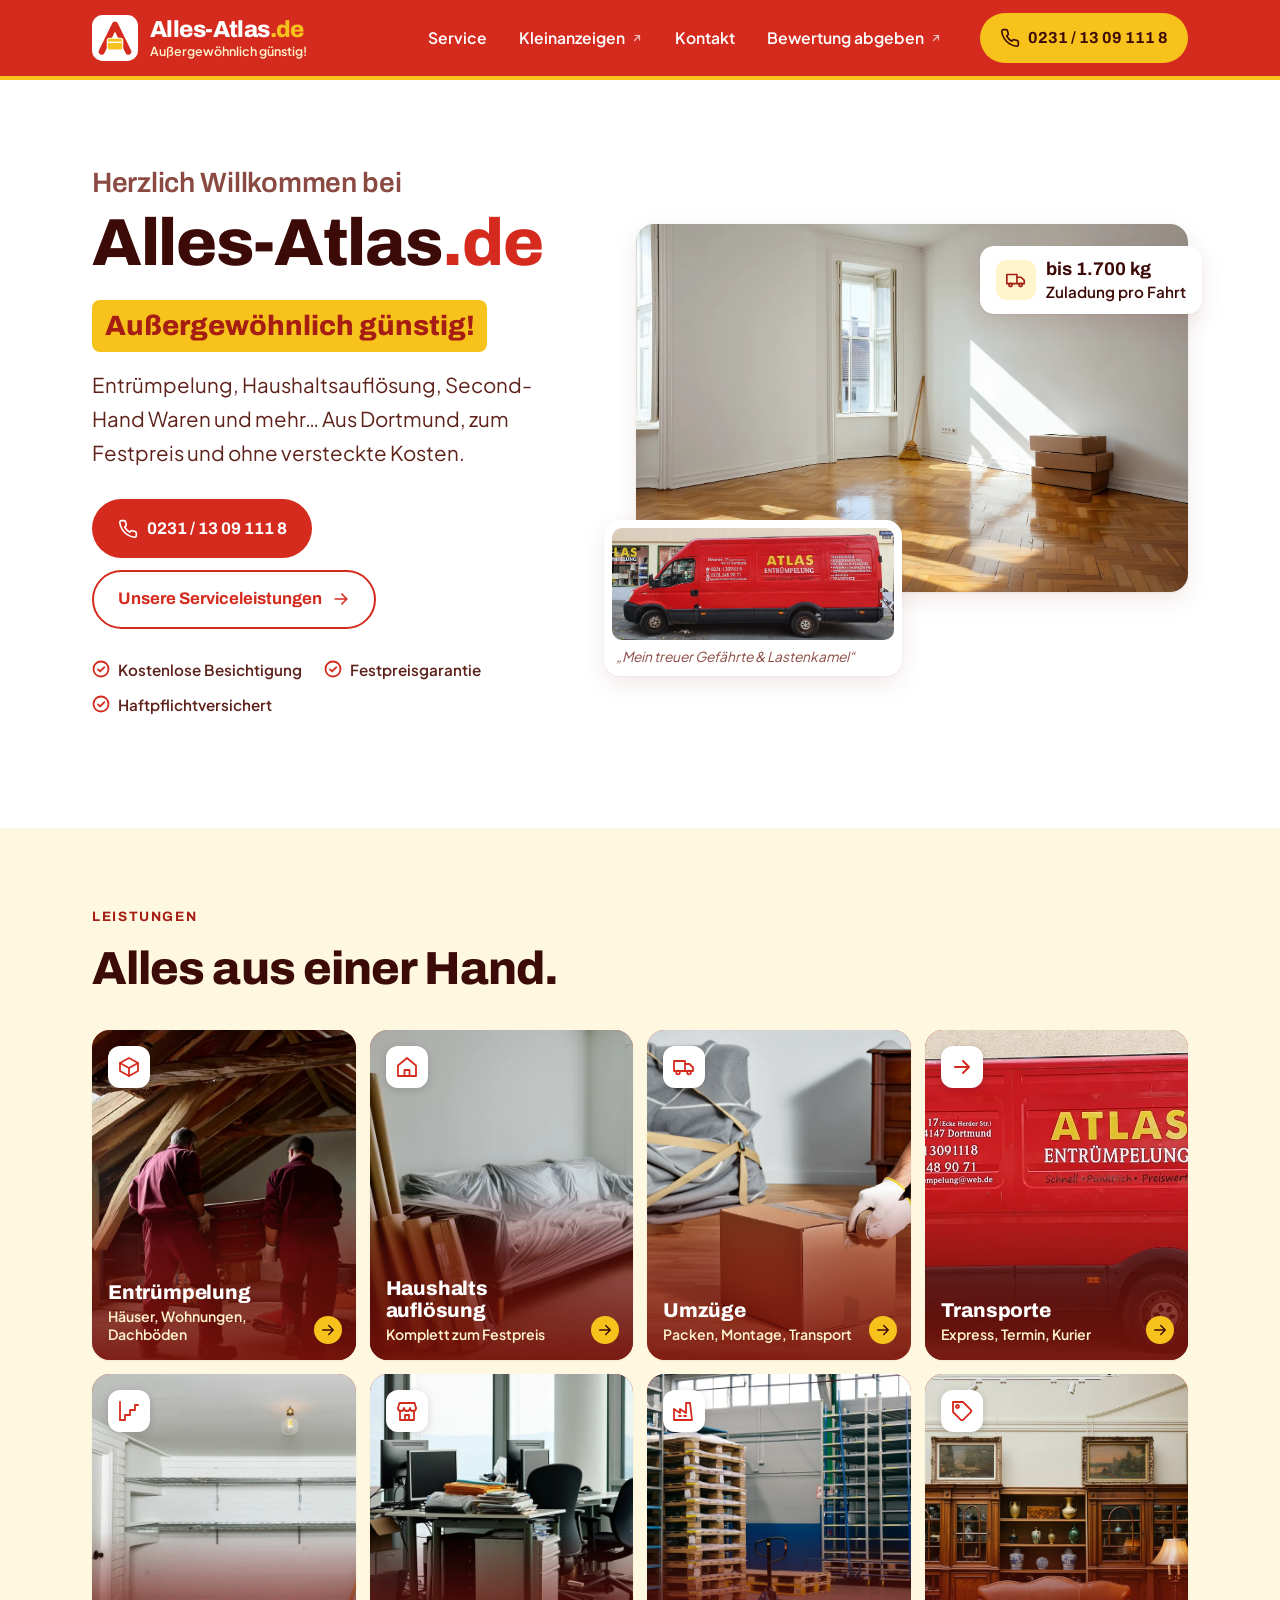
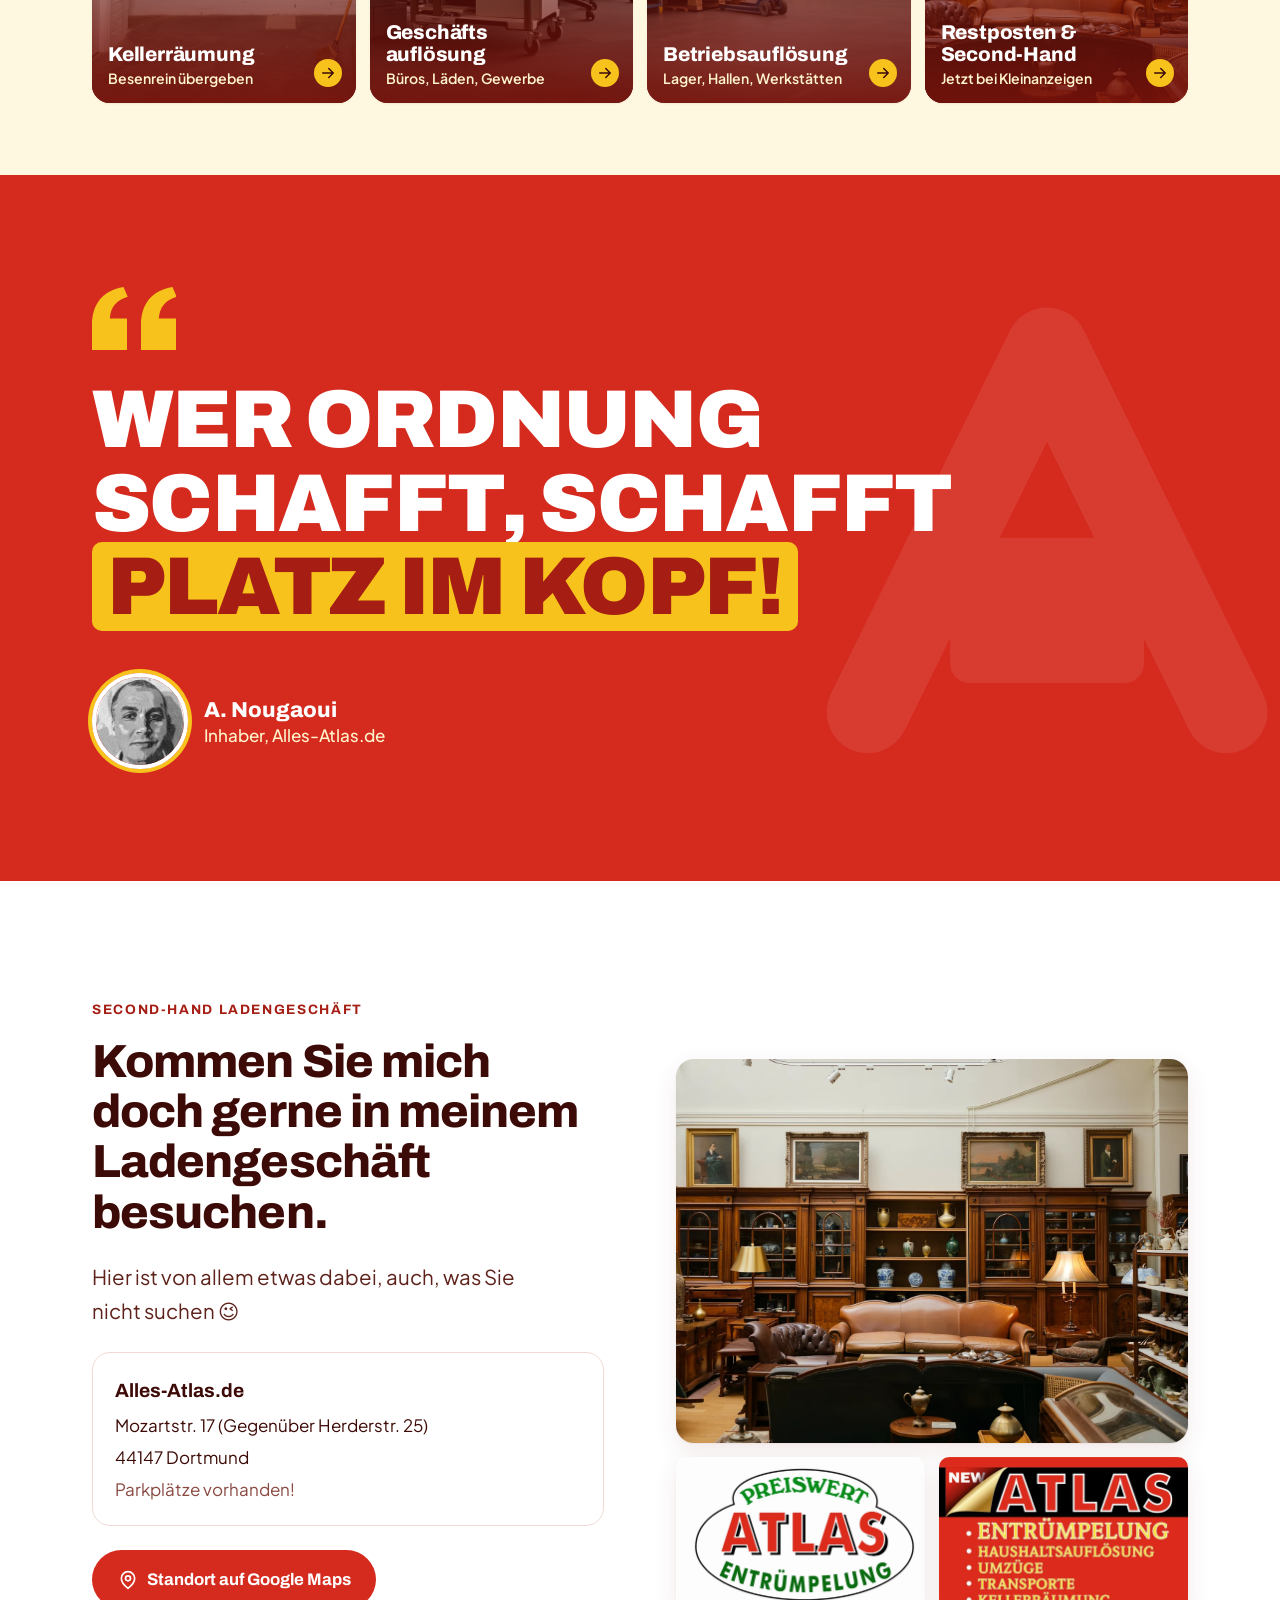
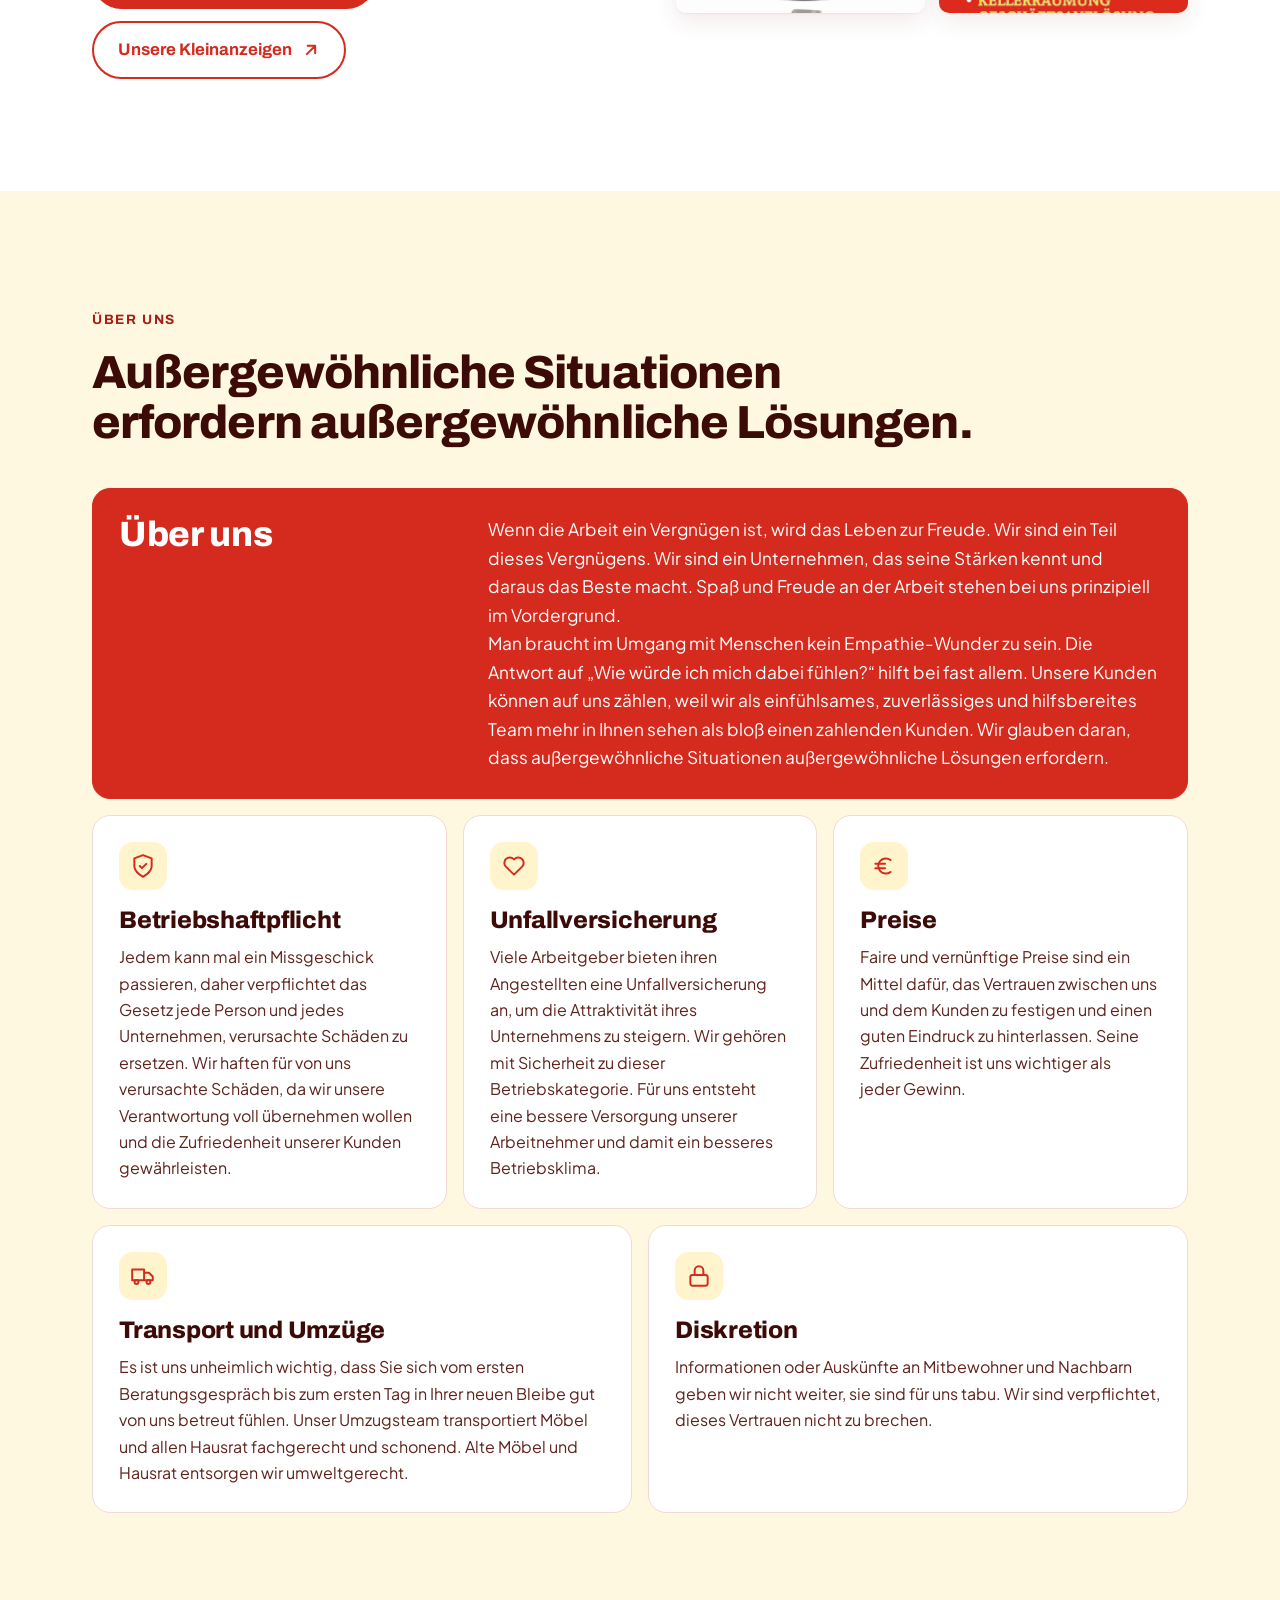
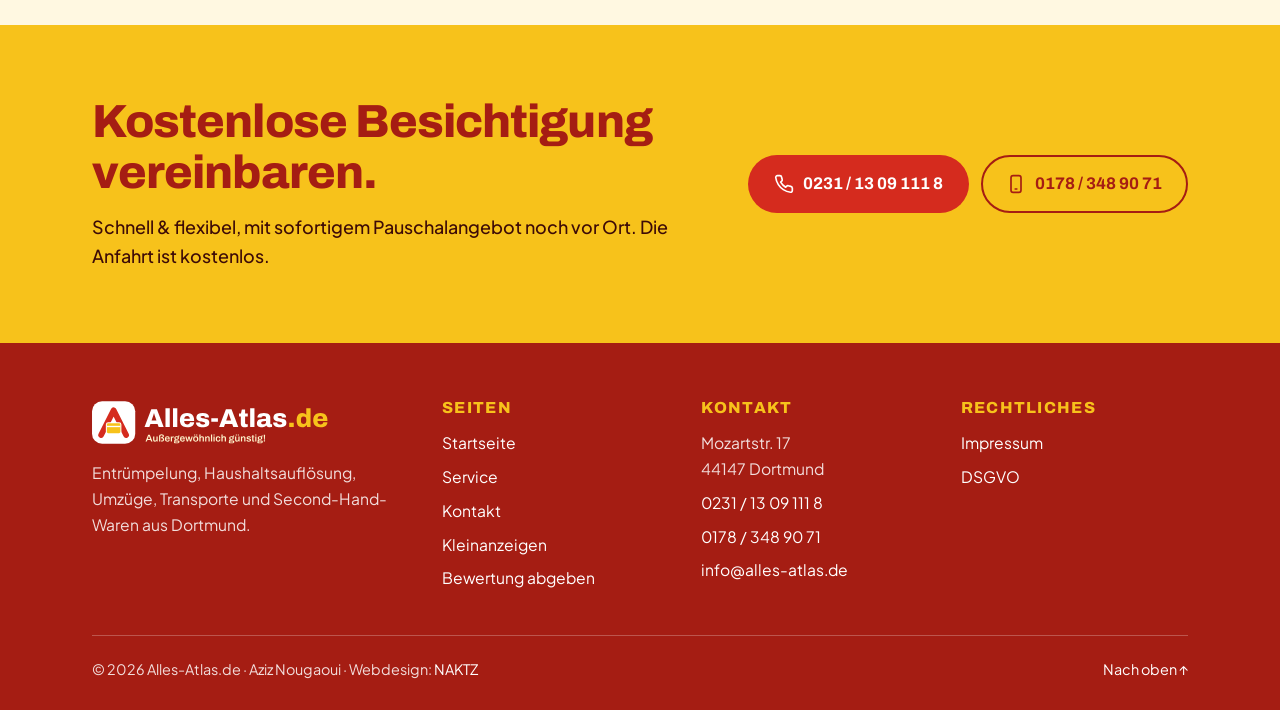
==== commit f5c00dc3: "Footer: add web design credit (NAKTZ) Co-Authored-By: Claude Opus 5.5 <noreply@anthropic.com> Claude" ====
--- a/index.html
+++ b/index.html
@@ -298,7 +298,7 @@
       </div>
     </div>
     <div class="footer-bottom">
-      <span>© <span data-year>2026</span> Alles-Atlas.de · Aziz Nougaoui</span>
+      <span>© <span data-year>2026</span> Alles-Atlas.de · Aziz Nougaoui · <span class="nowrap">Webdesign: <a href="https://naktz.com/" target="_blank" rel="noopener">NAKTZ</a></span></span>
       <a class="to-top" href="#inhalt">Nach oben ↑</a>
     </div>
   </div>
--- a/assets/css/style.css
+++ b/assets/css/style.css
@@ -469,3 +469,4 @@
   .callbar .btn { min-height: 48px; font-size: 1rem; padding-inline: .8em; }
   body { padding-bottom: 76px; }
 }
+.nowrap { white-space: nowrap; }
